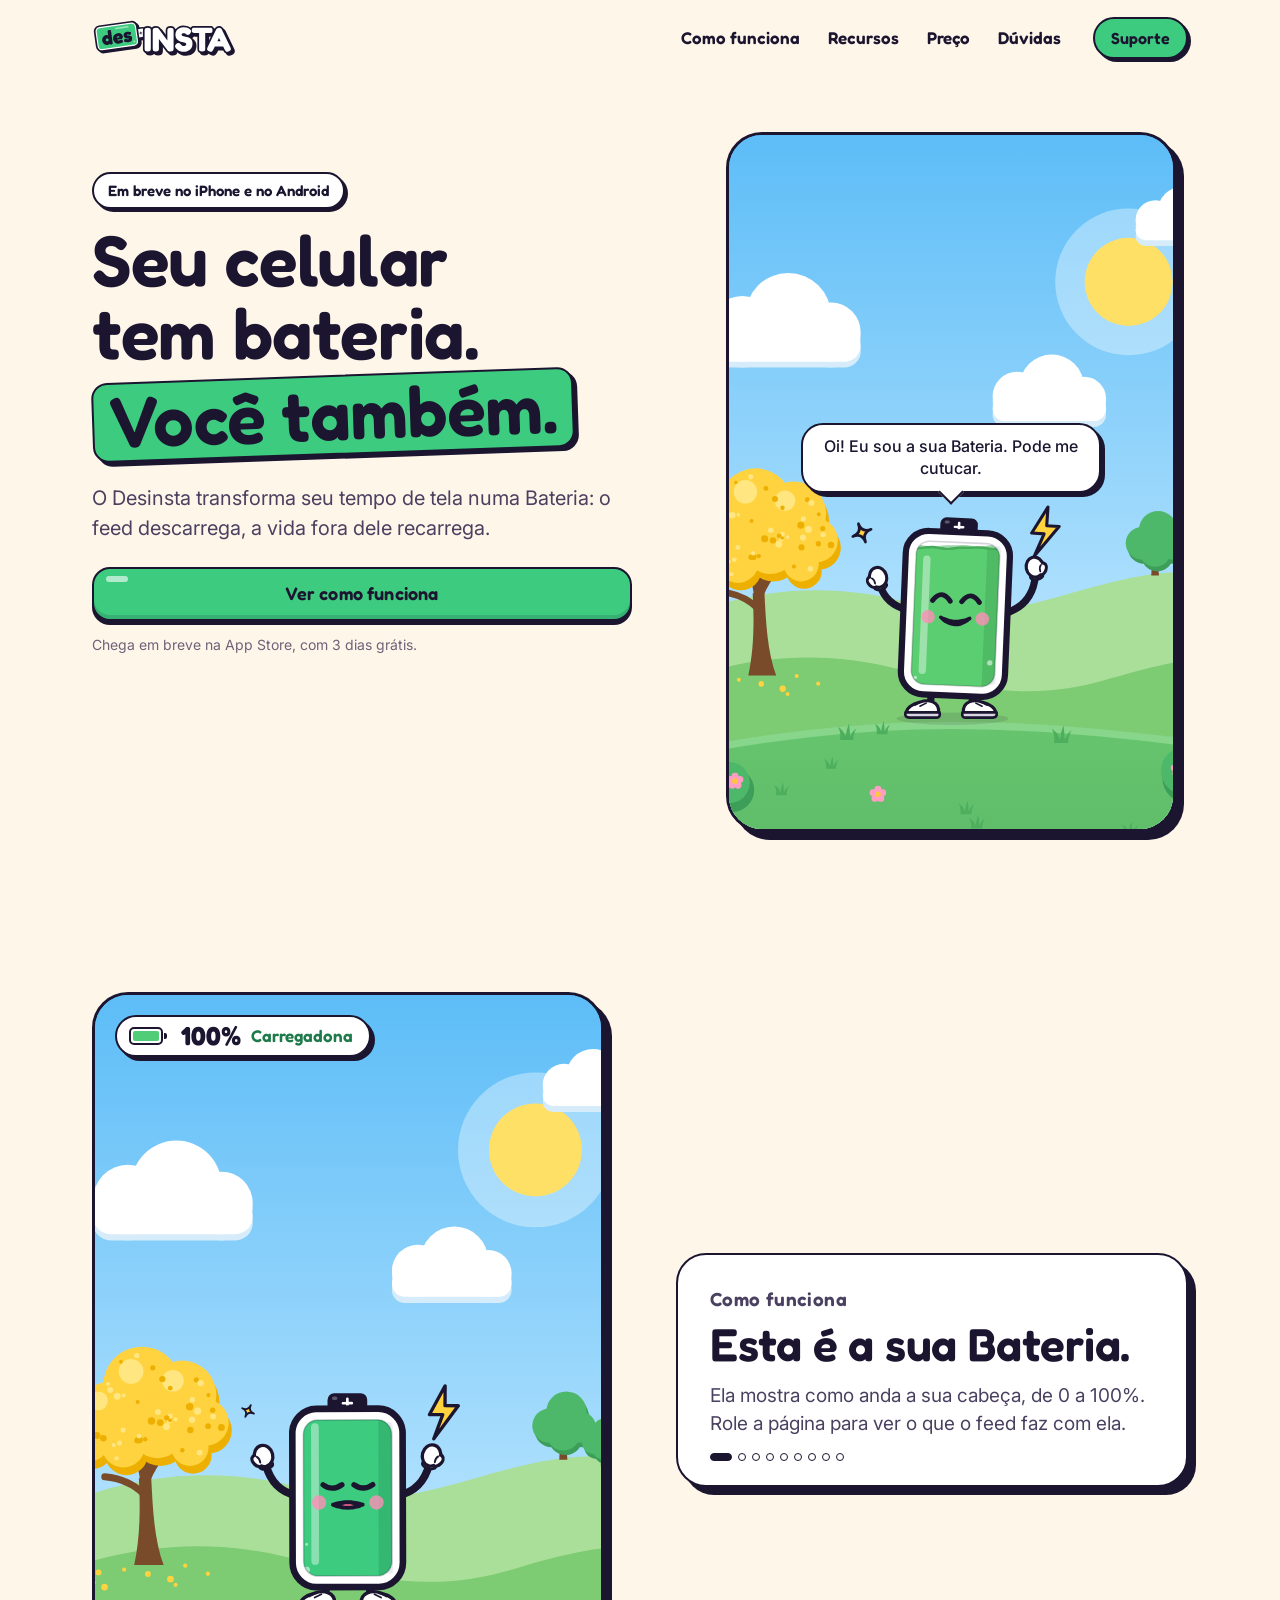
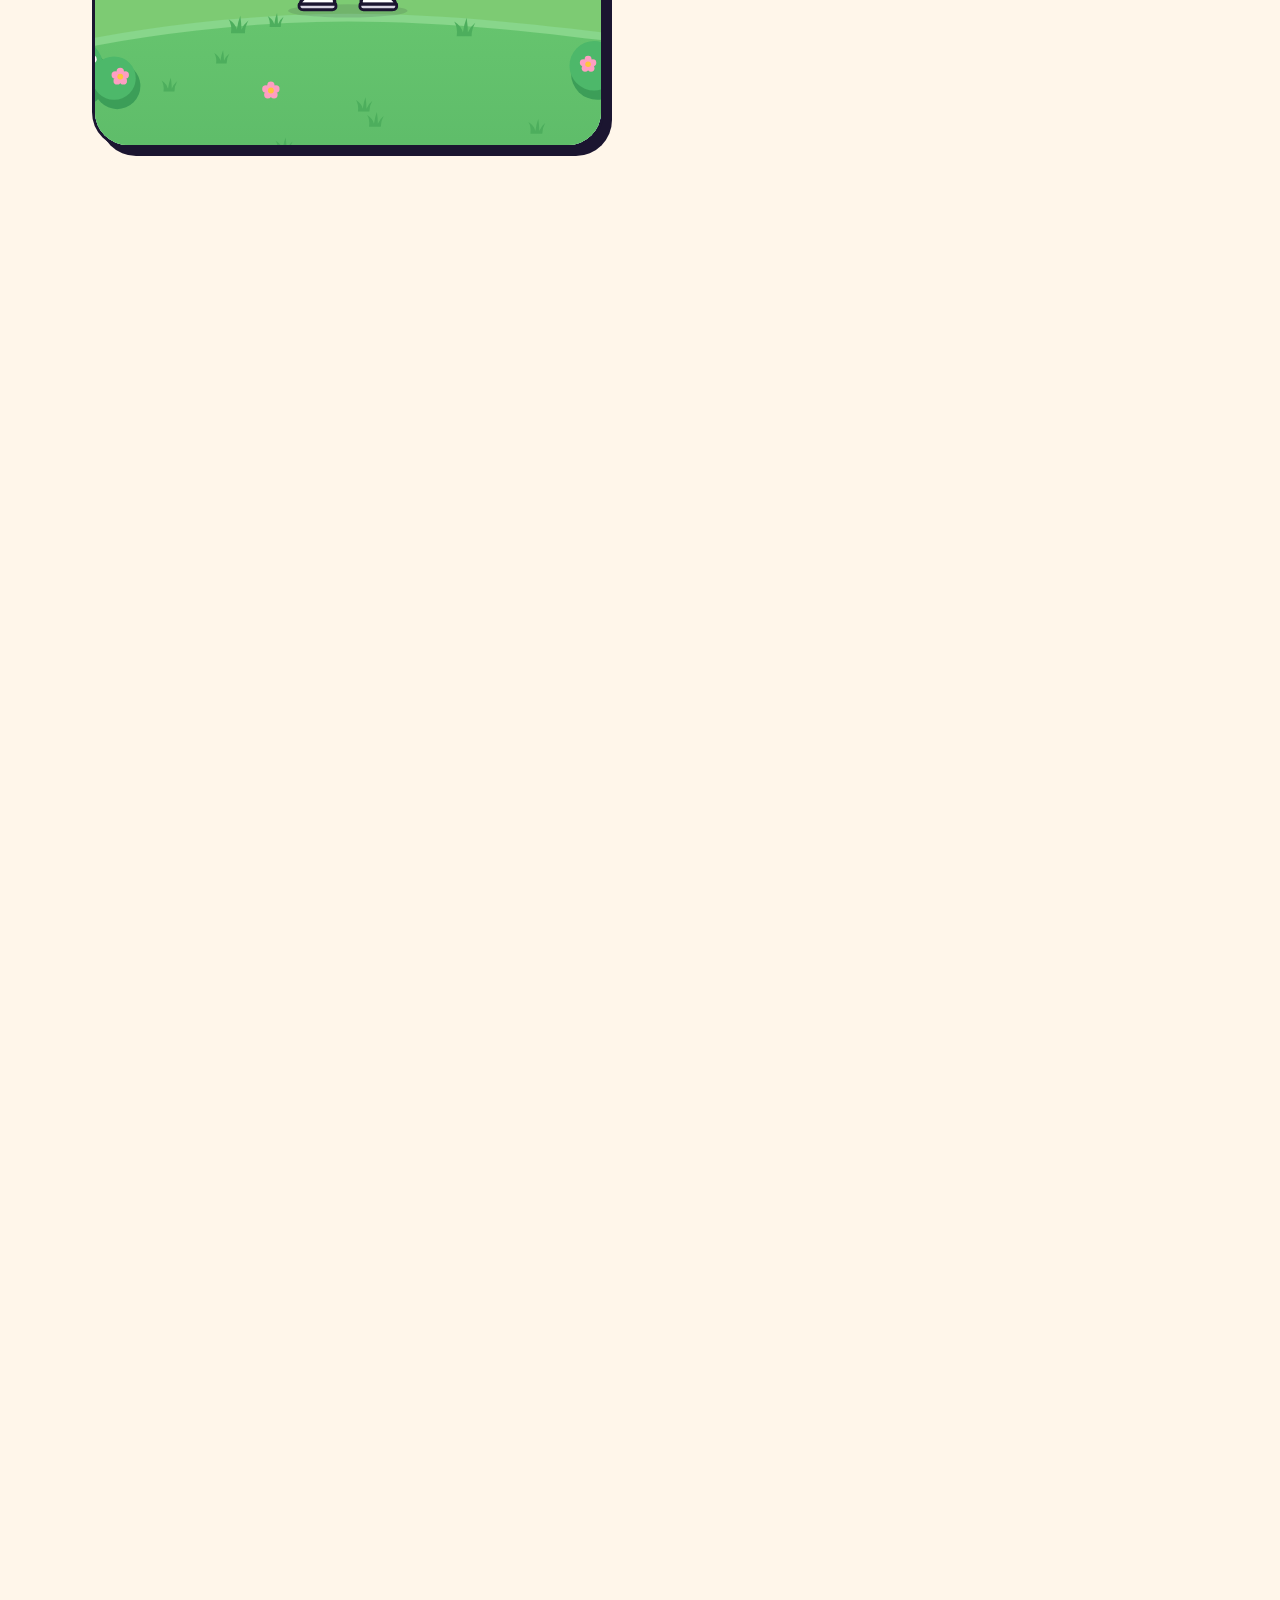
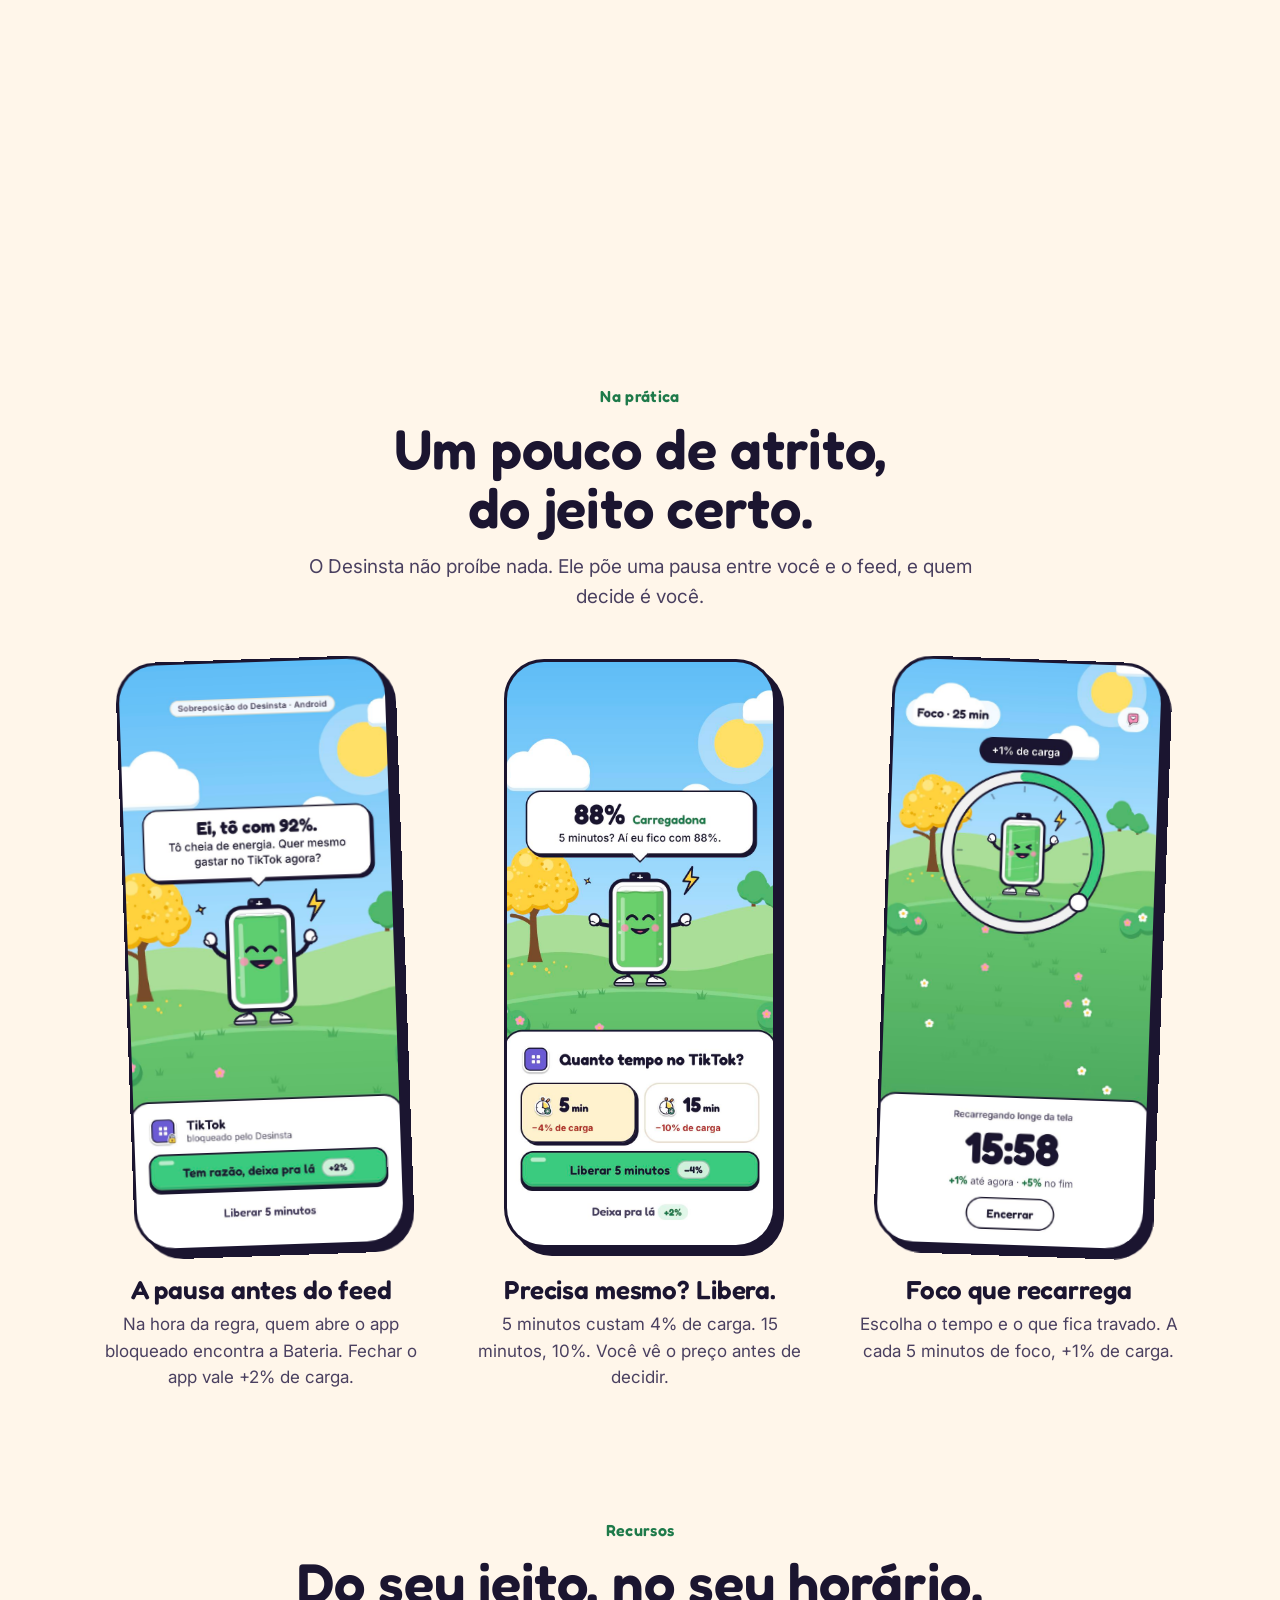
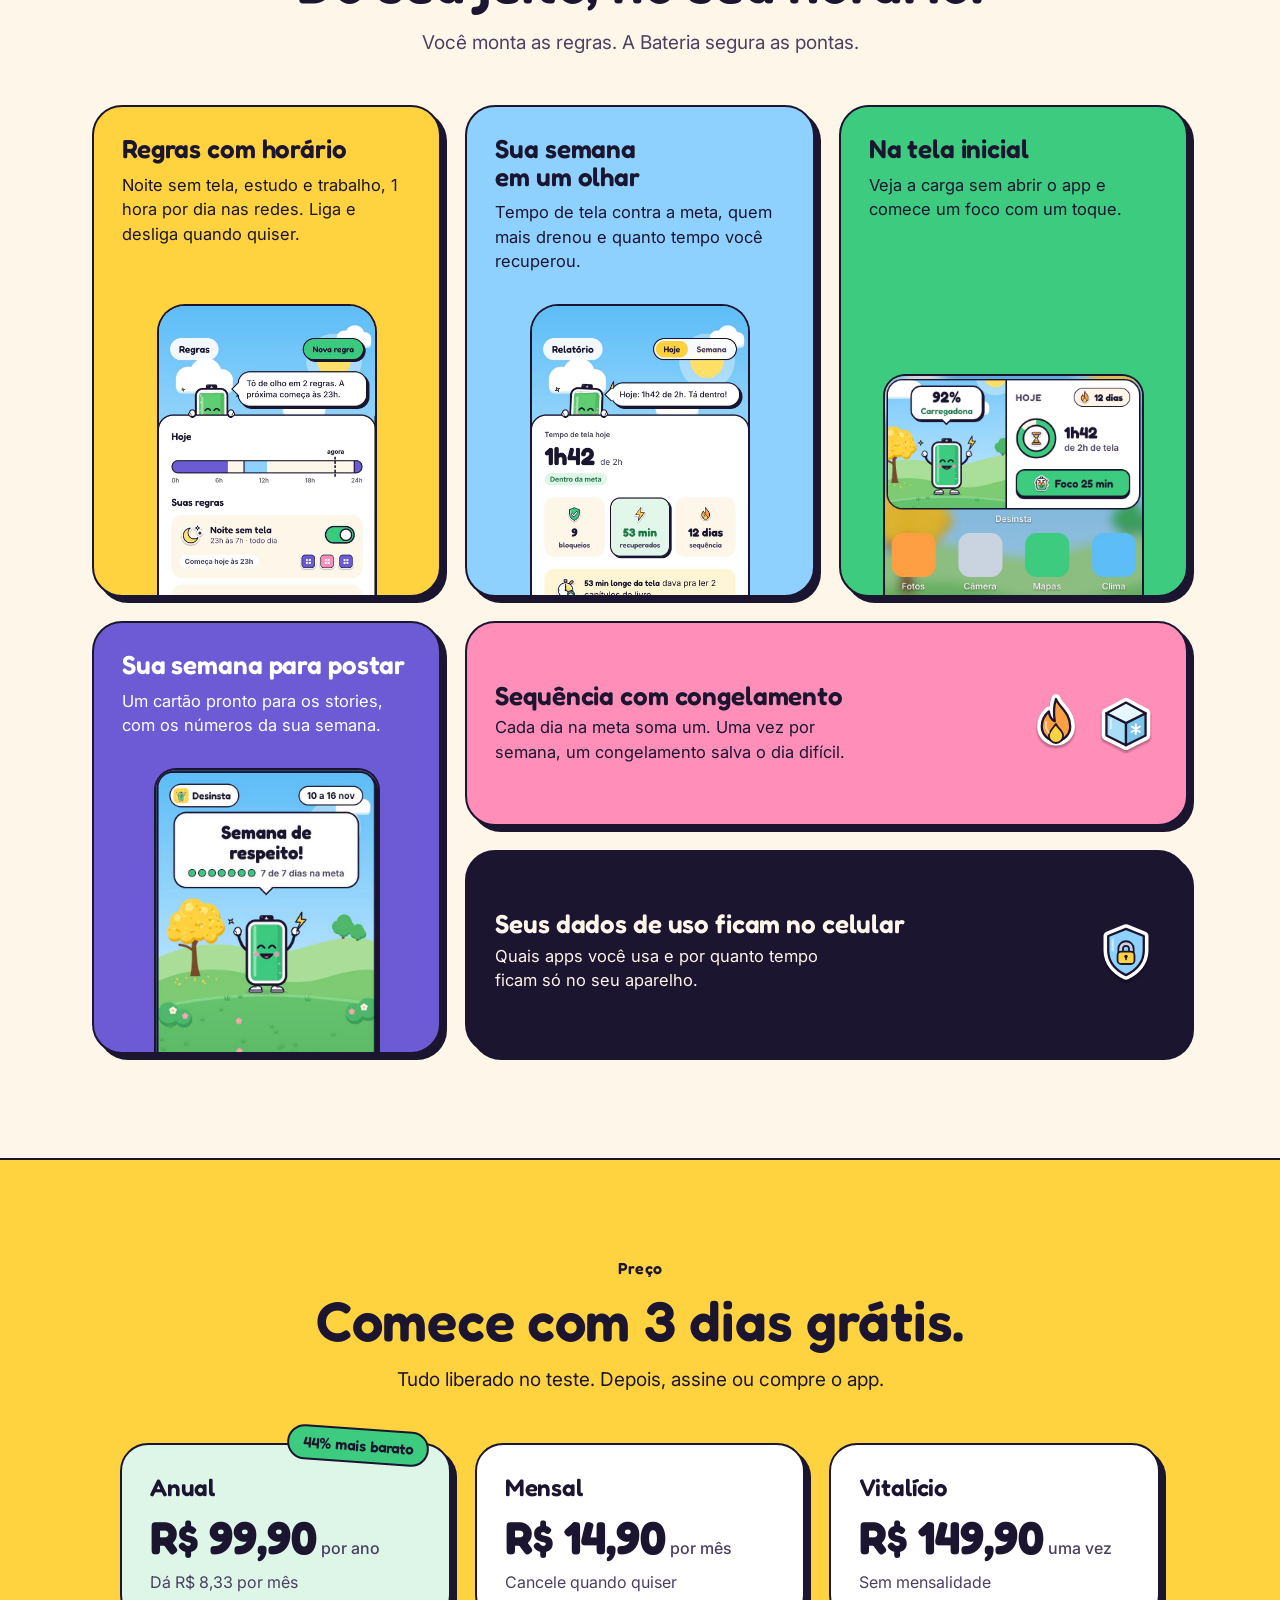
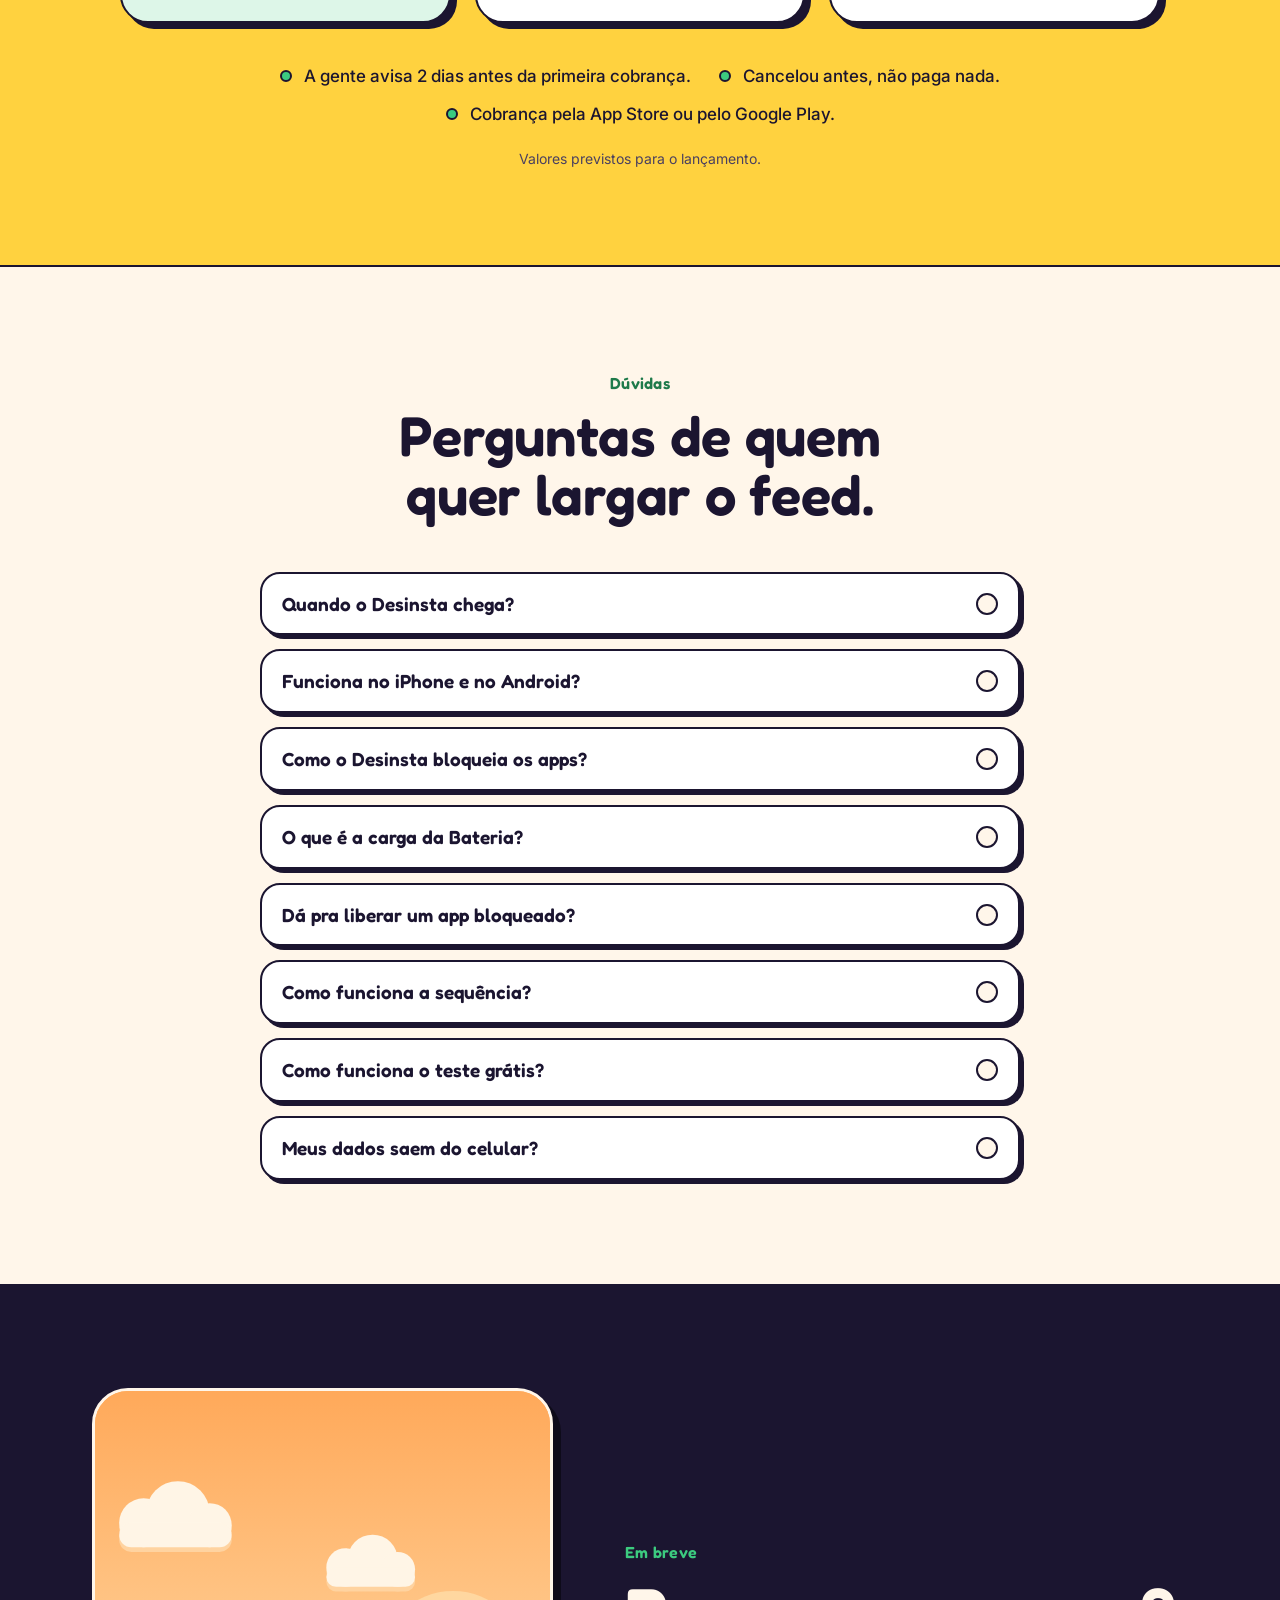
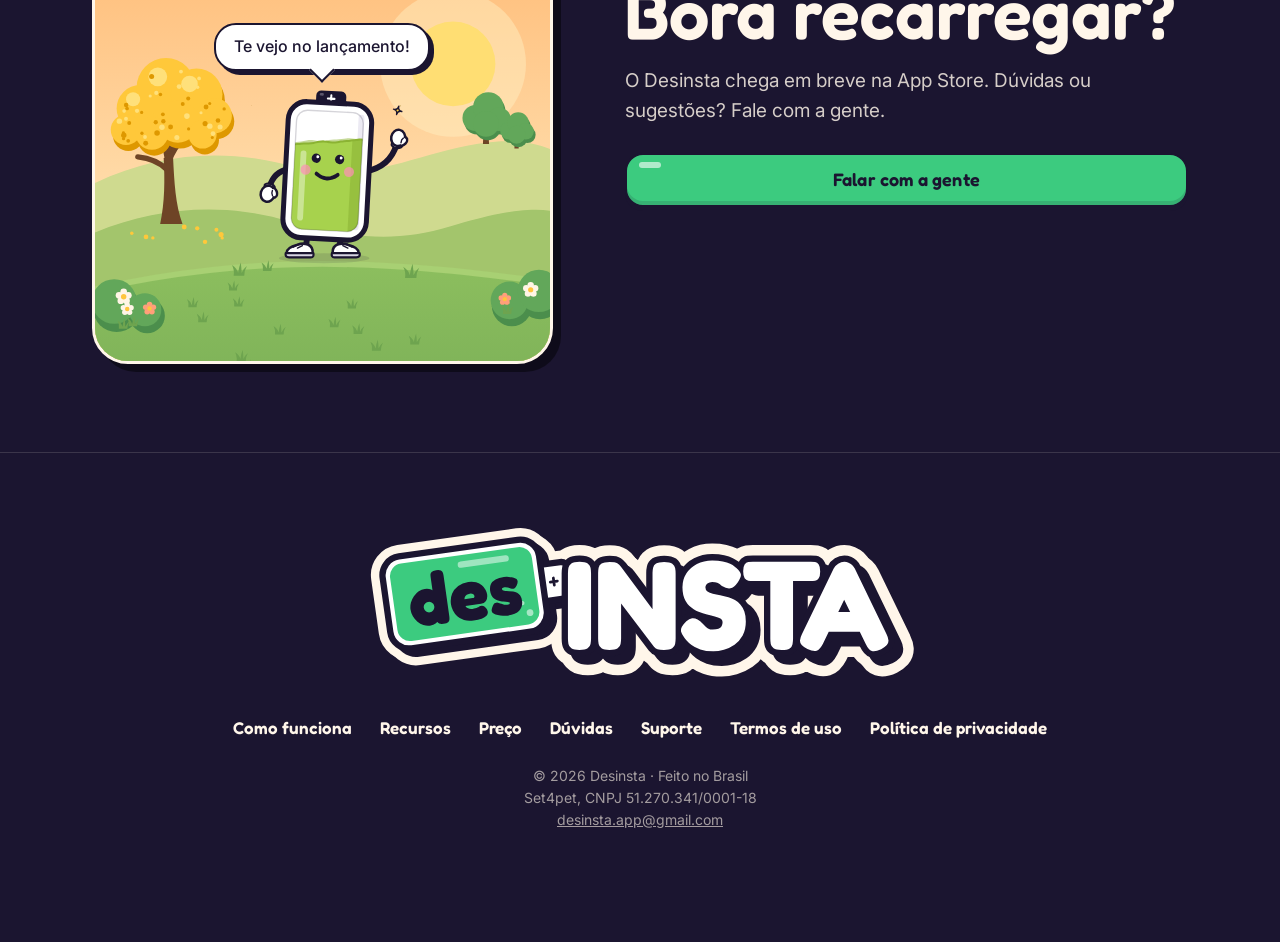
==== index.html @ 545b2bc9 "Site do desINSTA (20/11/2026) Co-Authored-By: Claude Opus 5.5 <noreply@anthropic.com>" ====
<!doctype html>
<html lang="pt-BR">
<head>
<meta charset="utf-8">
<meta name="viewport" content="width=device-width, initial-scale=1, viewport-fit=cover">
<title>Desinsta: recarregue a sua bateria mental</title>
<meta name="description" content="O Desinsta transforma seu tempo de tela numa Bateria: o feed descarrega, a vida fora dele recarrega. Em breve no iPhone e no Android.">
<meta name="theme-color" content="#FFF6EA">
<link rel="icon" href="assets/icone.svg" type="image/svg+xml">
<link rel="preconnect" href="https://fonts.googleapis.com">
<link rel="preconnect" href="https://fonts.gstatic.com" crossorigin>
<link rel="stylesheet" href="https://fonts.googleapis.com/css2?family=Fredoka:wght@500;600;700&family=Inter:wght@400;500;600;700&display=swap">
<link rel="stylesheet" href="estilo.css">
</head>
<body>
<a class="pular" href="#conteudo">Pular para o conteúdo</a>

<header class="topo">
  <div class="topo-dentro">
    <a class="marca" href="#conteudo" aria-label="Desinsta, voltar ao começo"><img src="assets/logo.svg" alt="Desinsta" width="152" height="40"></a>
    <nav class="menu" aria-label="Seções da página">
      <a href="#como-funciona">Como funciona</a>
      <a href="#recursos">Recursos</a>
      <a href="#preco">Preço</a>
      <a href="#duvidas">Dúvidas</a>
    </nav>
    <a class="botao-pilula" href="suporte.html">Suporte</a>
  </div>
</header>

<main id="conteudo">

  <!-- ===================================================== começo -->
  <section class="heroi" aria-labelledby="heroi-titulo">
    <div class="heroi-palco janela">
      <div class="cena" aria-hidden="true">
        <img src="assets/cenarios/cenario-4-dia-de-sol.svg" alt="" width="390" height="844" class="ligada">
      </div>
      <div class="bateria-lugar"></div>
      <button class="balao" type="button" aria-label="Ouvir outra fala da Bateria"><span class="balao-fala" aria-live="polite">Oi! Eu sou a sua Bateria. Pode me cutucar.</span></button>
    </div>

    <div class="heroi-texto">
      <p class="selo">Em breve no iPhone e no Android</p>
      <h1 id="heroi-titulo">Seu celular tem bateria. <span class="destaque">Você também.</span></h1>
    </div>
    <div class="heroi-espaco" aria-hidden="true"></div>
    <div class="heroi-folha">
      <p class="heroi-sub">O Desinsta transforma seu tempo de tela numa Bateria: o feed descarrega, a vida fora dele recarrega.</p>
      <div class="lista-campos">
        <a class="botao-principal" href="#como-funciona">Ver como funciona</a>
      </div>
      <p class="lista-nota">Chega em breve na App Store, com 3 dias grátis.</p>
    </div>
  </section>

  <!-- ===================================================== a história da Bateria (rolar a página descarrega) -->
  <section class="historia" id="como-funciona" aria-labelledby="historia-titulo" data-faixa="4">
    <div class="historia-fixo">
      <div class="historia-palco janela">
        <div class="cena" aria-hidden="true">
          <img src="assets/cenarios/cenario-0-apagao.svg" alt="" width="390" height="844" data-f="0" loading="lazy">
          <img src="assets/cenarios/cenario-1-noite.svg" alt="" width="390" height="844" data-f="1" loading="lazy">
          <img src="assets/cenarios/cenario-2-anoitecer.svg" alt="" width="390" height="844" data-f="2" loading="lazy">
          <img src="assets/cenarios/cenario-3-fim-de-tarde.svg" alt="" width="390" height="844" data-f="3" loading="lazy">
          <img src="assets/cenarios/cenario-4-dia-de-sol.svg" alt="" width="390" height="844" data-f="4" class="ligada">
        </div>
        <div class="bateria-lugar"></div>
        <p class="carga-chip" aria-hidden="true">
          <span class="carga-pilha"><span class="carga-pilha-cheio"></span></span>
          <span class="carga-num">100%</span>
          <span class="carga-nome">Carregadona</span>
        </p>
      </div>

      <div class="historia-folha">
        <ol class="passos">
          <li class="passo ativo" data-de="0">
            <p class="olho">Como funciona</p>
            <h2 id="historia-titulo">Esta é a sua Bateria.</h2>
            <p>Ela mostra como anda a sua cabeça, de 0 a 100%. Role a página para ver o que o feed faz com ela.</p>
          </li>
          <li class="passo" data-de="0.10">
            <h3>Só uma olhadinha…</h3>
            <p>Você abre o feed por um minuto. Um vídeo puxa o outro, e a carga começa a cair.</p>
          </li>
          <li class="passo" data-de="0.22">
            <h3>Quando vê, já foi uma hora.</h3>
            <p>O feed foi feito para não ter fim. A sua carga, não.</p>
          </li>
          <li class="passo" data-de="0.34">
            <h3>Só mais um vídeo.</h3>
            <p>Já passou da meia-noite e a carga está no fim. Parece familiar?</p>
          </li>
          <li class="passo" data-de="0.46">
            <h3>Descarregou.</h3>
            <p>Em 2023, o brasileiro passava em média 5h19 por dia na internet pelo celular.</p>
            <p class="fonte">Fonte: Statista, com dados da DataReportal.</p>
          </li>
          <li class="passo" data-de="0.56">
            <p class="olho">Com o Desinsta</p>
            <h3>Abriu o app bloqueado? Ela aparece antes.</h3>
            <p>Na hora da sua regra, a Bateria entra no lugar do feed. Desistiu de abrir? Ganha carga.</p>
            <p class="ganho">+2% a cada desistência</p>
          </li>
          <li class="passo" data-de="0.68">
            <h3>Foco que recarrega.</h3>
            <p>Escolha quanto tempo quer longe da tela. Os apps que mais te prendem ficam travados até o fim.</p>
            <p class="ganho">+1% a cada 5 min de foco</p>
          </li>
          <li class="passo" data-de="0.80">
            <h3>Dia na meta, Bateria cheia.</h3>
            <p>Fechou o dia dentro da sua meta de tempo de tela? A carga sobe e a sequência ganha mais um dia.</p>
            <p class="ganho">+10% no dia dentro da meta</p>
          </li>
          <li class="passo" data-de="0.90">
            <h3>Carregadona de novo.</h3>
            <p>Sem sermão e sem culpa: a Bateria mostra como você está, e você decide o que fazer.</p>
            <a class="link-seta" href="#recursos">Ver as telas do app</a>
          </li>
        </ol>
        <div class="passos-pontos" aria-hidden="true"></div>
      </div>
    </div>
  </section>

  <!-- ===================================================== atrito: bloqueio, liberação e foco -->
  <section class="atrito largura" id="recursos" aria-labelledby="atrito-titulo">
    <div class="cabeca">
      <p class="olho">Na prática</p>
      <h2 id="atrito-titulo">Um pouco de atrito, do jeito certo.</h2>
      <p class="cabeca-sub">O Desinsta não proíbe nada. Ele põe uma pausa entre você e o feed, e quem decide é você.</p>
    </div>
    <div class="trio">
      <figure class="tela-item">
        <div class="celular"><img src="assets/telas/bloqueio.jpg" alt="Tela de bloqueio do Desinsta: a Bateria, com 92%, pergunta se vale gastar a carga no app agora." width="390" height="844" loading="lazy"></div>
        <figcaption>
          <h3>A pausa antes do feed</h3>
          <p>Na hora da regra, quem abre o app bloqueado encontra a Bateria. Fechar o app vale +2% de carga.</p>
        </figcaption>
      </figure>
      <figure class="tela-item">
        <div class="celular"><img src="assets/telas/liberacao.jpg" alt="Tela de liberação: 5 minutos por 4% de carga ou 15 minutos por 10%." width="390" height="844" loading="lazy"></div>
        <figcaption>
          <h3>Precisa mesmo? Libera.</h3>
          <p>5 minutos custam 4% de carga. 15 minutos, 10%. Você vê o preço antes de decidir.</p>
        </figcaption>
      </figure>
      <figure class="tela-item">
        <div class="celular"><img src="assets/telas/foco.jpg" alt="Sessão de foco: a Bateria cochila recarregando, com a contagem regressiva embaixo." width="390" height="844" loading="lazy"></div>
        <figcaption>
          <h3>Foco que recarrega</h3>
          <p>Escolha o tempo e o que fica travado. A cada 5 minutos de foco, +1% de carga.</p>
        </figcaption>
      </figure>
    </div>
  </section>

  <!-- ===================================================== recursos em blocos -->
  <section class="blocos largura" aria-labelledby="blocos-titulo">
    <div class="cabeca">
      <p class="olho">Recursos</p>
      <h2 id="blocos-titulo">Do seu jeito, no seu horário.</h2>
      <p class="cabeca-sub">Você monta as regras. A Bateria segura as pontas.</p>
    </div>
    <div class="grade">
      <article class="cartao c-amarelo">
        <h3>Regras com horário</h3>
        <p>Noite sem tela, estudo e trabalho, 1 hora por dia nas redes. Liga e desliga quando quiser.</p>
        <div class="espiada"><img src="assets/telas/regras.jpg" alt="Tela de regras: a linha do dia e as regras Noite sem tela, Estudo e trabalho e 1h por dia em redes sociais." width="390" height="844" loading="lazy"></div>
      </article>
      <article class="cartao c-ceu">
        <h3>Sua semana em um olhar</h3>
        <p>Tempo de tela contra a meta, quem mais drenou e quanto tempo você recuperou.</p>
        <div class="espiada"><img src="assets/telas/relatorio.jpg" alt="Relatório de hoje: 1h42 de tela de uma meta de 2h, 9 bloqueios, 53 minutos recuperados e 12 dias de sequência." width="390" height="844" loading="lazy"></div>
      </article>
      <article class="cartao c-verde">
        <h3>Na tela inicial</h3>
        <p>Veja a carga sem abrir o app e comece um foco com um toque.</p>
        <div class="espiada espiada-widget"><img src="assets/telas/widgets.jpg" alt="Widget do Desinsta na tela inicial: a Bateria com 92%, o tempo de tela do dia e o botão Foco 25 min." width="350" height="420" loading="lazy"></div>
      </article>
      <article class="cartao c-rosa c-icones">
        <div class="icones-par" aria-hidden="true">
          <img src="assets/icones/ic_metricas_sequencia.svg" alt="" width="64" height="64">
          <img src="assets/icones/ic_jogo_congelamento.svg" alt="" width="64" height="64">
        </div>
        <div class="cartao-texto">
          <h3>Sequência com congelamento</h3>
          <p>Cada dia na meta soma um. Uma vez por semana, um congelamento salva o dia difícil.</p>
        </div>
      </article>
      <article class="cartao c-roxo">
        <h3>Sua semana para postar</h3>
        <p>Um cartão pronto para os stories, com os números da sua semana.</p>
        <div class="espiada espiada-story"><img src="assets/telas/story.jpg" alt="Cartão Minha semana: Semana de respeito, 7 de 7 dias na meta." width="300" height="533" loading="lazy"></div>
      </article>
      <article class="cartao c-tinta c-icones">
        <div class="icones-par" aria-hidden="true">
          <img src="assets/icones/ic_sistema_privacidade.svg" alt="" width="64" height="64">
        </div>
        <div class="cartao-texto">
          <h3>Seus dados de uso ficam no celular</h3>
          <p>Quais apps você usa e por quanto tempo ficam só no seu aparelho.</p>
        </div>
      </article>
    </div>
  </section>

  <!-- ===================================================== preço -->
  <section class="preco" id="preco" aria-labelledby="preco-titulo">
    <div class="largura">
      <div class="cabeca">
        <p class="olho">Preço</p>
        <h2 id="preco-titulo">Comece com 3 dias grátis.</h2>
        <p class="cabeca-sub">Tudo liberado no teste. Depois, assine ou compre o app.</p>
      </div>
      <div class="planos">
        <article class="plano plano-destaque">
          <p class="plano-selo">44% mais barato</p>
          <h3>Anual</h3>
          <p class="plano-preco">R$ 99,90<span> por ano</span></p>
          <p class="plano-mes">Dá R$ 8,33 por mês</p>
        </article>
        <article class="plano">
          <h3>Mensal</h3>
          <p class="plano-preco">R$ 14,90<span> por mês</span></p>
          <p class="plano-mes">Cancele quando quiser</p>
        </article>
        <article class="plano">
          <h3>Vitalício</h3>
          <p class="plano-preco">R$ 149,90<span> uma vez</span></p>
          <p class="plano-mes">Sem mensalidade</p>
        </article>
      </div>
      <ul class="preco-itens">
        <li>A gente avisa 2 dias antes da primeira cobrança.</li>
        <li>Cancelou antes, não paga nada.</li>
        <li>Cobrança pela App Store ou pelo Google Play.</li>
      </ul>
      <p class="preco-nota">Valores previstos para o lançamento.</p>
    </div>
  </section>

  <!-- ===================================================== dúvidas -->
  <section class="duvidas largura" id="duvidas" aria-labelledby="duvidas-titulo">
    <div class="cabeca">
      <p class="olho">Dúvidas</p>
      <h2 id="duvidas-titulo">Perguntas de quem quer largar o feed.</h2>
    </div>
    <div class="perguntas">
      <details>
        <summary>Quando o Desinsta chega?</summary>
        <p>O iPhone vem primeiro: o app está a caminho da App Store. O Android chega logo depois.</p>
      </details>
      <details>
        <summary>Funciona no iPhone e no Android?</summary>
        <p>Sim. No iPhone, a partir do iOS 17. No Android, a partir do Android 10.</p>
      </details>
      <details>
        <summary>Como o Desinsta bloqueia os apps?</summary>
        <p>Você escolhe os apps e as regras. Na hora da regra, quem abre o app vê a Bateria primeiro. No iPhone, quem bloqueia é o próprio sistema, pelo Tempo de Uso. No Android, o Desinsta aparece por cima do app.</p>
      </details>
      <details>
        <summary>O que é a carga da Bateria?</summary>
        <p>É a sua bateria mental, de 0 a 100%. Tempo longe da tela recarrega, rolar o feed descarrega, e o foco recarrega mais rápido.</p>
      </details>
      <details>
        <summary>Dá pra liberar um app bloqueado?</summary>
        <p>Dá. Na tela de bloqueio, escolha 5 ou 15 minutos. Custa um pouco de carga, e você vê quanto antes de liberar.</p>
      </details>
      <details>
        <summary>Como funciona a sequência?</summary>
        <p>Cada dia dentro da meta de tempo de tela soma um dia. Se um dia passar da meta, um congelamento por semana salva a sequência sozinho.</p>
      </details>
      <details>
        <summary>Como funciona o teste grátis?</summary>
        <p>São 3 dias com tudo liberado. A gente avisa 2 dias antes da cobrança. Cancelou antes, não paga nada.</p>
      </details>
      <details>
        <summary>Meus dados saem do celular?</summary>
        <p>Os de uso, não: quais apps você usa e por quanto tempo ficam só no aparelho. Saem só os dados técnicos dos erros, algumas etapas (como o começo do teste grátis) e a assinatura, sem o seu nome. Está tudo na <a href="privacidade.html">política de privacidade</a>.</p>
      </details>
    </div>
  </section>

  <!-- ===================================================== fim: em breve na App Store -->
  <section class="final" id="lista" aria-labelledby="final-titulo">
    <div class="final-dentro largura">
      <div class="final-palco janela">
        <div class="cena" aria-hidden="true">
          <img src="assets/cenarios/cenario-3-fim-de-tarde.svg" alt="" width="390" height="844" class="ligada" loading="lazy">
        </div>
        <div class="bateria-lugar"></div>
        <button class="balao" type="button" aria-label="Ouvir outra fala da Bateria"><span class="balao-fala" aria-live="polite">Te vejo no lançamento!</span></button>
      </div>
      <div class="final-texto">
        <p class="olho">Em breve</p>
        <h2 id="final-titulo">Bora recarregar?</h2>
        <p class="cabeca-sub">O Desinsta chega em breve na App Store. Dúvidas ou sugestões? Fale com a gente.</p>
        <div class="lista-campos">
          <a class="botao-principal" href="suporte.html">Falar com a gente</a>
        </div>
      </div>
    </div>
  </section>
</main>

<footer class="rodape">
  <div class="largura">
    <img class="rodape-logo" src="assets/logo-escuro.svg" alt="Desinsta" width="532" height="158" loading="lazy">
    <nav class="rodape-links" aria-label="Atalhos">
      <a href="#como-funciona">Como funciona</a>
      <a href="#recursos">Recursos</a>
      <a href="#preco">Preço</a>
      <a href="#duvidas">Dúvidas</a>
      <a href="suporte.html">Suporte</a>
      <a href="termos.html">Termos de uso</a>
      <a href="privacidade.html">Política de privacidade</a>
    </nav>
    <p class="rodape-fim">© 2026 Desinsta · Feito no Brasil<br>Set4pet, CNPJ 51.270.341/0001-18<br><a href="mailto:desinsta.app@gmail.com">desinsta.app@gmail.com</a></p>
  </div>
</footer>


<script src="assets/bateria-core.js"></script>
<script src="js/bateria-site.js"></script>
<script src="js/site.js"></script>
</body>
</html>
---- estilo.css ----
/* Desinsta · site (landing page). Cores e medidas do app (prototipo/css/tokens.css), visual de adesivo:
   contorno tinta, sombra dura, Fredoka nos títulos e botões, Inter no texto. Um visual só (claro), de propósito. */
:root {
  color-scheme: light;
  --tinta: #1B1530;
  --branco: #FFFFFF;
  --creme: #FFF6EA;
  --borda-clara: #EADFCF;
  --verde: #3CCB7F;
  --verde-claro: #DDF6E8;
  --verde-texto: #1E7A4A;
  --amarelo: #FFD23F;
  --laranja: #FF9F43;
  --rosa: #FF8FB8;
  --ceu: #8ED1FF;
  --roxo: #6C5BD4;
  --texto-2: #4A4060;
  --texto-apagado: #6B6378;
  --estado-0: #B3261E;
  --estado-1: #B4531A;
  --estado-2: #8A6500;
  --estado-3: #4E7A16;
  --estado-4: #1E7A4A;
  --f-titulo: 'Fredoka', ui-rounded, 'SF Pro Rounded', system-ui, sans-serif;
  --f-texto: 'Inter', system-ui, -apple-system, 'Segoe UI', Roboto, sans-serif;
  --mola: cubic-bezier(.34, 1.56, .64, 1);
  --calha: 16px;
  --calha-e: max(var(--calha), env(safe-area-inset-left, 0px));
  --calha-d: max(var(--calha), env(safe-area-inset-right, 0px));
}
@media (min-width: 640px) { :root { --calha: 24px; } }
@media (min-width: 1024px) { :root { --calha: 32px; } }

*, *::before, *::after { box-sizing: border-box; }
html { scroll-behavior: smooth; -webkit-text-size-adjust: 100%; }
body {
  margin: 0; background: var(--creme); color: var(--tinta);
  font-family: var(--f-texto); font-size: 17px; line-height: 1.55;
  -webkit-font-smoothing: antialiased;
}
img { max-width: 100%; }
h1, h2, h3 { font-family: var(--f-titulo); font-weight: 600; line-height: 1.05; margin: 0; text-wrap: balance; letter-spacing: -.005em; }
p { margin: 0; }
a { color: inherit; }
::selection { background: var(--verde); color: var(--tinta); }
:focus-visible { outline: 3px solid var(--roxo); outline-offset: 3px; border-radius: 8px; }

.so-leitor { position: absolute; width: 1px; height: 1px; padding: 0; margin: -1px; overflow: hidden; clip: rect(0 0 0 0); white-space: nowrap; border: 0; }
.pular {
  position: absolute; z-index: 100; left: 16px; top: -60px; padding: 10px 16px;
  background: var(--branco); border: 2px solid var(--tinta); border-radius: 12px; font-weight: 600;
}
.pular:focus { top: calc(env(safe-area-inset-top, 0px) + 12px); }

.largura { max-width: 1160px; margin-inline: auto; padding-left: var(--calha-e); padding-right: var(--calha-d); }

.olho { font-family: var(--f-titulo); font-weight: 600; font-size: 16px; letter-spacing: .02em; color: var(--verde-texto); margin-bottom: 10px; }
.cabeca { text-align: center; max-width: 720px; margin: 0 auto 48px; }
.cabeca h2 { font-size: clamp(34px, 5vw, 56px); }
.cabeca-sub { margin-top: 16px; font-size: clamp(17px, 1.6vw, 19px); color: var(--texto-2); max-width: 56ch; margin-inline: auto; }

/* ------------------------------------------------------------- botões */
.botao-principal {
  position: relative; display: inline-flex; align-items: center; justify-content: center;
  height: 54px; padding: 0 22px; margin-bottom: 4px;
  border: 2.5px solid var(--tinta); border-radius: 18px;
  background: var(--verde); color: var(--tinta); text-decoration: none; white-space: nowrap;
  box-shadow: inset 0 -4px 0 rgba(27, 21, 48, .14), 0 4px 0 var(--tinta);
  font-family: var(--f-titulo); font-weight: 600; font-size: 18px; letter-spacing: .01em; cursor: pointer;
  transition: transform .1s ease, box-shadow .1s ease;
}
.botao-principal::before {
  content: ''; position: absolute; left: 12px; top: 7px; width: 22px; height: 6px; border-radius: 3px;
  background: rgba(255, 255, 255, .6); pointer-events: none;
}
.botao-principal:active { transform: translateY(4px); box-shadow: inset 0 -2px 0 rgba(27, 21, 48, .14), 0 0 0 var(--tinta); }
.botao-pilula {
  display: inline-flex; align-items: center; height: 42px; padding: 0 16px; white-space: nowrap; text-decoration: none;
  background: var(--verde); color: var(--tinta); border: 2px solid var(--tinta); border-radius: 999px; box-shadow: 3px 3px 0 var(--tinta);
  font-family: var(--f-titulo); font-weight: 600; font-size: 16px;
  transition: transform .1s ease, box-shadow .1s ease;
}
.botao-pilula:active { transform: translate(3px, 3px); box-shadow: 0 0 0 var(--tinta); }

/* ------------------------------------------------------------- topo */
.topo { position: absolute; z-index: 20; top: 0; left: 0; right: 0; padding-top: env(safe-area-inset-top, 0px); }
.topo-dentro {
  max-width: 1160px; margin: 0 auto; height: 76px; display: flex; align-items: center; gap: 24px;
  padding-left: var(--calha-e); padding-right: var(--calha-d);
}
.marca { display: block; line-height: 0; border-radius: 10px; }
.marca img { height: 38px; width: auto; }
.menu { display: none; margin-left: auto; gap: 28px; }
.menu a { font-family: var(--f-titulo); font-weight: 600; font-size: 17px; text-decoration: none; }
.menu a:hover { text-decoration: underline; text-underline-offset: 5px; text-decoration-thickness: 2px; }
.topo .botao-pilula { margin-left: auto; }
@media (min-width: 1024px) {
  .menu { display: flex; }
  .topo .botao-pilula { margin-left: 8px; }
}

/* ------------------------------------------------------------- janela: cenário + Bateria (o JS posiciona) */
.janela { position: relative; overflow: hidden; isolation: isolate; }
.cena { position: absolute; left: 0; top: 0; width: 390px; height: 844px; transform-origin: 0 0; pointer-events: none; }
.cena img { position: absolute; left: 0; top: 0; width: 390px; height: 844px; max-width: none; opacity: 0; transition: opacity .6s ease; }
.cena img.ligada { opacity: 1; }
.bateria-lugar { position: absolute; z-index: 2; width: 200px; left: 0; top: 0; }
.bateria-animada { display: block; width: 100%; height: auto; overflow: visible; touch-action: manipulation; cursor: pointer; -webkit-tap-highlight-color: transparent; }

/* balão da Bateria (o mesmo do app); o JS põe a altura acima da cabeça */
.balao {
  position: absolute; z-index: 3; left: 50%; bottom: 60%; transform: translateX(-50%);
  width: max-content; max-width: min(300px, calc(100% - 32px));
  background: var(--branco); color: var(--tinta); border: 2px solid var(--tinta); border-radius: 22px; box-shadow: 4px 4px 0 var(--tinta);
  padding: 10px 18px 12px; text-align: center; cursor: pointer; font: inherit;
}
.balao::after {
  content: ''; position: absolute; left: 50%; bottom: -10px; width: 18px; height: 18px; margin-left: -9px;
  background: var(--branco); border-right: 2px solid var(--tinta); border-bottom: 2px solid var(--tinta);
  transform: rotate(45deg);
}
.balao-fala { display: block; font-size: 16px; line-height: 22px; font-weight: 500; }
.balao.pula { animation: balao-pula .45s var(--mola); }
@keyframes balao-pula { from { transform: translateX(-50%) scale(.92); } }

/* ------------------------------------------------------------- começo (herói) */
.heroi {
  position: relative; display: flex; flex-direction: column;
  min-height: 100vh; min-height: 100svh; padding-top: calc(env(safe-area-inset-top, 0px) + 80px); padding-bottom: 16px;
}
.heroi-palco { position: absolute; inset: 0; z-index: 0; background: #5DBDF7; }
.heroi-texto { position: relative; z-index: 2; text-align: center; padding-left: var(--calha-e); padding-right: var(--calha-d); }
.selo {
  display: inline-block; padding: 5px 14px; margin-bottom: 14px;
  background: var(--branco); border: 2px solid var(--tinta); border-radius: 999px; box-shadow: 3px 3px 0 var(--tinta);
  font-family: var(--f-titulo); font-weight: 600; font-size: 15px;
}
.heroi h1 { font-size: clamp(36px, 10.4vw, 46px); line-height: 1.04; }
.destaque {
  display: inline-block; margin-top: 6px; padding: 0 .2em .04em;
  background: var(--verde); border: 2.5px solid var(--tinta); border-radius: 16px; box-shadow: 4px 4px 0 var(--tinta);
  transform: rotate(-2deg);
}
.heroi-espaco { flex: 1 0 306px; }
.heroi-folha {
  position: relative; z-index: 2; margin-left: var(--calha-e); margin-right: var(--calha-d);
  background: var(--branco); border: 2.5px solid var(--tinta); border-radius: 26px; box-shadow: 0 5px 0 var(--tinta);
  padding: 18px 18px 14px;
}
.heroi-sub { font-size: 17px; line-height: 1.5; color: var(--texto-2); margin-bottom: 14px; }

@media (min-width: 640px) and (max-width: 1023px) {
  .heroi { min-height: 0; padding-bottom: 72px; align-items: center; }
  .heroi-palco { position: relative; inset: auto; order: 2; border: 3px solid var(--tinta); border-radius: 36px; box-shadow: 8px 8px 0 var(--tinta); width: min(calc(100% - 48px), 460px); height: 500px; margin: 36px auto 40px; }
  .heroi-texto { order: 1; max-width: 640px; }
  .heroi-espaco { display: none; }
  .heroi-folha { order: 3; width: min(calc(100% - 48px), 600px); margin: 0 auto; }
}
@media (min-width: 1024px) {
  .heroi {
    display: grid; grid-template-columns: minmax(0, 1.08fr) minmax(0, .92fr); grid-template-areas: "texto palco" "folha palco";
    grid-template-rows: auto 1fr; column-gap: 64px; align-items: start;
    max-width: 1160px; min-height: 0; margin: 0 auto; padding: 132px var(--calha-d) 88px var(--calha-e);
  }
  .heroi-palco { grid-area: palco; position: relative; inset: auto; border: 3px solid var(--tinta); border-radius: 36px; box-shadow: 8px 8px 0 var(--tinta); width: min(100%, 450px); height: clamp(540px, 78vh, 700px); align-self: center; justify-self: center; }
  .heroi-texto { grid-area: texto; text-align: left; padding: 40px 0 0; align-self: end; }
  .heroi h1 { font-size: clamp(56px, 5.6vw, 78px); line-height: 1.02; }
  .heroi-espaco { display: none; }
  .heroi-folha { grid-area: folha; margin: 28px 0 0; padding: 0; background: none; border: 0; box-shadow: none; border-radius: 0; max-width: 540px; }
  .heroi-sub { font-size: 20px; margin-bottom: 24px; }
}

/* ------------------------------------------------------------- lista de espera (formulário) */
.lista-campos { display: flex; flex-wrap: wrap; gap: 10px; }
.lista-campos input {
  flex: 1 1 220px; min-width: 0; height: 54px; padding: 0 16px;
  border: 2.5px solid var(--tinta); border-radius: 16px; background: var(--branco); color: var(--tinta);
  font: 500 17px/1 var(--f-texto); box-shadow: inset 0 3px 0 rgba(27, 21, 48, .07);
}
.lista-campos input::placeholder { color: var(--texto-apagado); }
.lista-campos input[aria-invalid="true"] { border-color: var(--estado-0); }
.lista-campos .botao-principal { flex: 1 0 auto; }
.lista-nota { margin-top: 10px; font-size: 14px; line-height: 1.45; color: var(--texto-apagado); }
.lista-retorno {
  margin-top: 12px; padding: 10px 14px; border: 2px solid var(--tinta); border-radius: 14px;
  background: #FFF1B8; color: var(--tinta); font-size: 15px; line-height: 1.45; font-weight: 500;
}
.lista-retorno.erro { background: #FDE3E1; }
@media (max-width: 420px) { .lista-campos .botao-principal, .lista-campos input { flex-basis: 100%; } }

/* ------------------------------------------------------------- a história da Bateria */
.historia { --h-fundo: var(--creme); position: relative; height: 640vh; background: var(--h-fundo); transition: background-color .6s ease; }
.historia[data-faixa="3"] { --h-fundo: #FFEBD3; }
.historia[data-faixa="2"] { --h-fundo: #ECE4FA; }
.historia[data-faixa="1"] { --h-fundo: #121A42; }
.historia[data-faixa="0"] { --h-fundo: #1F2229; }
.historia-fixo { position: sticky; top: 0; height: 100vh; height: 100svh; overflow: hidden; }
.historia-palco { position: absolute; inset: 0; background: #5DBDF7; }
.carga-chip {
  position: absolute; z-index: 4; top: calc(env(safe-area-inset-top, 0px) + 16px); left: 50%; transform: translateX(-50%);
  display: flex; align-items: center; gap: 10px; padding: 6px 16px 6px 12px; white-space: nowrap;
  background: var(--branco); border: 2.5px solid var(--tinta); border-radius: 999px; box-shadow: 4px 4px 0 var(--tinta);
  font-family: var(--f-titulo);
}
.carga-num { font-weight: 700; font-size: 26px; line-height: 1; font-variant-numeric: tabular-nums; min-width: 2.6em; text-align: right; }
.carga-nome { font-weight: 600; font-size: 17px; color: var(--estado-4); }
.carga-pilha { position: relative; width: 34px; height: 18px; border: 2px solid var(--tinta); border-radius: 5px; padding: 2px; }
.carga-pilha::after { content: ''; position: absolute; right: -6px; top: 4px; width: 3px; height: 6px; border-radius: 0 2px 2px 0; background: var(--tinta); }
.carga-pilha-cheio { display: block; height: 100%; width: 100%; border-radius: 2px; background: #51CD77; transition: background-color .4s ease; }
.historia[data-faixa="3"] .carga-nome { color: var(--estado-3); }
.historia[data-faixa="2"] .carga-nome { color: var(--estado-2); }
.historia[data-faixa="1"] .carga-nome { color: var(--estado-1); }
.historia[data-faixa="0"] .carga-nome { color: var(--estado-0); }
.historia[data-faixa="3"] .carga-pilha-cheio { background: #A7D24D; }
.historia[data-faixa="2"] .carga-pilha-cheio { background: #FFC53D; }
.historia[data-faixa="1"] .carga-pilha-cheio { background: #FFA742; }
.historia[data-faixa="0"] .carga-pilha-cheio { background: #F66E4D; }

.historia-folha {
  position: absolute; z-index: 5; left: var(--calha-e); right: var(--calha-d); bottom: calc(env(safe-area-inset-bottom, 0px) + 16px);
  max-width: 560px; margin-inline: auto;
  background: var(--branco); border: 2.5px solid var(--tinta); border-radius: 26px; box-shadow: 0 5px 0 var(--tinta);
  padding: 18px 20px 14px;
}
.passos { list-style: none; margin: 0; padding: 0; display: grid; }
.passo { grid-area: 1 / 1; opacity: 0; visibility: hidden; transform: translateY(10px); transition: opacity .35s ease, transform .35s ease, visibility 0s .35s; }
.passo.ativo { opacity: 1; visibility: visible; transform: none; transition: opacity .35s ease, transform .35s ease, visibility 0s; }
.passo h2 { font-size: clamp(28px, 7.6vw, 34px); margin-bottom: 8px; }
.passo h3 { font-size: clamp(24px, 6.6vw, 30px); margin-bottom: 8px; }
.passo p { font-size: 16.5px; line-height: 1.5; color: var(--texto-2); }
.passo .olho { margin-bottom: 6px; }
.passo .fonte { margin-top: 8px; font-size: 13px; color: var(--texto-apagado); }
.ganho {
  display: inline-block; margin-top: 12px; padding: 4px 12px;
  background: var(--verde-claro); border: 2px solid var(--tinta); border-radius: 999px; transform: rotate(-1.5deg);
  font-family: var(--f-titulo); font-weight: 600; font-size: 16px; color: var(--verde-texto) !important;
}
.link-seta { display: inline-block; margin-top: 12px; font-family: var(--f-titulo); font-weight: 600; font-size: 17px; text-underline-offset: 5px; text-decoration-thickness: 2px; }
.historia.medido .passos { display: block; position: relative; transition: height .35s ease; }
.historia.medido .passo { position: absolute; left: 0; right: 0; top: 0; }
.passos-pontos { display: flex; gap: 6px; margin-top: 14px; }
.passos-pontos span { width: 8px; height: 8px; border-radius: 50%; border: 1.5px solid var(--tinta); transition: background-color .3s ease, width .3s ease; }
.passos-pontos span.feito { background: rgba(27, 21, 48, .35); }
.passos-pontos span.agora { background: var(--tinta); width: 22px; border-radius: 99px; }

@media (min-width: 1024px) {
  .historia-fixo {
    display: grid; grid-template-columns: minmax(0, 1fr) minmax(0, 1fr); align-items: center; column-gap: 72px;
    max-width: 1160px; margin: 0 auto; padding-left: var(--calha-e); padding-right: var(--calha-d); overflow: visible;
  }
  .historia-palco { position: relative; inset: auto; height: min(84vh, 760px); border: 3px solid var(--tinta); border-radius: 36px; box-shadow: 8px 8px 0 var(--tinta); }
  .historia[data-faixa="1"] .historia-palco, .historia[data-faixa="0"] .historia-palco { border-color: var(--creme); box-shadow: 8px 8px 0 rgba(0, 0, 0, .45); }
  .carga-chip { left: 20px; top: 20px; transform: none; }
  .historia-folha { position: relative; left: auto; right: auto; bottom: auto; max-width: 520px; margin: 0; padding: 30px 32px 24px; border-radius: 30px; box-shadow: 8px 8px 0 var(--tinta); }
  .historia[data-faixa="1"] .historia-folha, .historia[data-faixa="0"] .historia-folha { box-shadow: 8px 8px 0 rgba(0, 0, 0, .45); }
  .passo h2 { font-size: 46px; margin-bottom: 14px; }
  .passo h3 { font-size: 38px; margin-bottom: 12px; }
  .passo p { font-size: 19px; }
}

/* ------------------------------------------------------------- atrito: três telas */
.atrito { padding-top: 104px; padding-bottom: 56px; }
.trio { display: grid; grid-template-columns: repeat(3, minmax(0, 1fr)); gap: 40px; }
.tela-item { margin: 0; display: flex; flex-direction: column; align-items: center; gap: 28px; text-align: center; }
.celular {
  width: min(100%, 272px); aspect-ratio: 390 / 844; overflow: hidden;
  border: 3px solid var(--tinta); border-radius: 40px; box-shadow: 8px 8px 0 var(--tinta); background: var(--tinta);
}
.celular img { display: block; width: 100%; height: 100%; object-fit: cover; }
.tela-item:nth-child(1) .celular { transform: rotate(-2deg); }
.tela-item:nth-child(3) .celular { transform: rotate(2deg); }
.tela-item h3 { font-size: 26px; margin-bottom: 8px; }
.tela-item p { color: var(--texto-2); max-width: 34ch; margin-inline: auto; }
@media (max-width: 759px) {
  .trio { grid-template-columns: minmax(0, 1fr); gap: 40px; }
  .tela-item { flex-direction: row; align-items: center; text-align: left; gap: 20px; }
  .tela-item:nth-child(2) { flex-direction: row-reverse; }
  .celular { width: 42%; flex: none; border-radius: 24px; box-shadow: 5px 5px 0 var(--tinta); }
  .tela-item figcaption { min-width: 0; }
  .tela-item h3 { font-size: 22px; }
  .tela-item p { font-size: 15.5px; }
}

/* ------------------------------------------------------------- recursos em blocos */
.blocos { padding-top: 72px; padding-bottom: 104px; }
.grade {
  display: grid; gap: 24px; grid-template-columns: repeat(3, minmax(0, 1fr));
  grid-template-areas: "regras relatorio widgets" "story seq seq" "story priv priv";
}
.grade > :nth-child(1) { grid-area: regras; }
.grade > :nth-child(2) { grid-area: relatorio; }
.grade > :nth-child(3) { grid-area: widgets; }
.grade > :nth-child(4) { grid-area: seq; }
.grade > :nth-child(5) { grid-area: story; }
.grade > :nth-child(6) { grid-area: priv; }
.cartao {
  position: relative; display: flex; flex-direction: column; min-width: 0; overflow: hidden;
  padding: 28px 28px 0; border: 2.5px solid var(--tinta); border-radius: 30px; box-shadow: 6px 6px 0 var(--tinta);
}
.cartao h3 { font-size: 26px; margin-bottom: 10px; }
.cartao p { font-size: 16.5px; line-height: 1.5; max-width: 36ch; }
.espiada {
  margin-top: auto; align-self: center; width: min(76%, 236px); aspect-ratio: 390 / 520; overflow: hidden; flex: none;
  border: 2.5px solid var(--tinta); border-bottom: 0; border-radius: 28px 28px 0 0; background: var(--tinta);
  transform: translateY(2px);
}
.cartao h3 + p { margin-bottom: 28px; }
.espiada img { display: block; width: 100%; height: auto; }
.espiada-widget { width: min(90%, 330px); aspect-ratio: 700 / 600; border-radius: 22px 22px 0 0; }
.espiada-story { width: min(78%, 250px); aspect-ratio: 600 / 760; border-radius: 22px 22px 0 0; }
.c-amarelo { background: var(--amarelo); }
.c-ceu { background: var(--ceu); }
.c-verde { background: var(--verde); }
.c-rosa { background: var(--rosa); }
.c-roxo { background: var(--roxo); color: var(--branco); }
.c-tinta { background: var(--tinta); color: var(--creme); }
.c-icones { flex-direction: row; align-items: center; gap: 24px; padding: 28px; }
.c-icones h3 { margin-bottom: 6px; }
.c-icones h3 + p { margin-bottom: 0; }
.cartao-texto { min-width: 0; }
.icones-par { display: flex; gap: 6px; flex: none; order: 2; margin-left: auto; }
.icones-par img { width: 64px; height: 64px; }

@media (max-width: 1023px) {
  .grade { grid-template-columns: repeat(2, minmax(0, 1fr)); grid-template-areas: "regras relatorio" "widgets story" "seq seq" "priv priv"; }
}
@media (max-width: 639px) {
  .grade { grid-template-columns: minmax(0, 1fr); grid-template-areas: "regras" "relatorio" "widgets" "story" "seq" "priv"; gap: 20px; }
  .cartao { padding: 24px 22px 0; }
  .c-icones { padding: 22px; flex-direction: column; align-items: flex-start; gap: 14px; }
  .icones-par { order: 0; margin-left: 0; }
  .cartao h3 { font-size: 24px; }
}

/* ------------------------------------------------------------- preço */
.preco { background: var(--amarelo); border-block: 2.5px solid var(--tinta); padding-block: 96px; }
.preco .olho { color: var(--tinta); }
.preco .cabeca-sub { color: var(--tinta); }
.planos { display: grid; grid-template-columns: repeat(3, minmax(0, 1fr)); gap: 24px; max-width: 1040px; margin: 0 auto; }
.plano {
  position: relative; padding: 30px 28px 26px; background: var(--branco);
  border: 2.5px solid var(--tinta); border-radius: 28px; box-shadow: 6px 6px 0 var(--tinta);
}
.plano h3 { font-size: 24px; margin-bottom: 14px; }
.plano-preco { font-family: var(--f-titulo); font-weight: 700; font-size: clamp(36px, 4.4vw, 46px); line-height: 1; font-variant-numeric: tabular-nums; }
.plano-preco span { font-family: var(--f-texto); font-weight: 500; font-size: 16px; color: var(--texto-2); }
.plano-mes { margin-top: 10px; font-size: 16px; color: var(--texto-2); }
.plano-destaque { background: var(--verde-claro); }
.plano-selo {
  position: absolute; top: -17px; right: 20px; padding: 4px 14px;
  background: var(--verde); border: 2.5px solid var(--tinta); border-radius: 999px; transform: rotate(4deg);
  font-family: var(--f-titulo); font-weight: 600; font-size: 15px;
}
.preco-itens { list-style: none; margin: 40px auto 0; padding: 0; max-width: 980px; display: flex; flex-wrap: wrap; justify-content: center; gap: 12px 28px; }
.preco-itens li { position: relative; padding-left: 24px; font-weight: 500; }
.preco-itens li::before {
  content: ''; position: absolute; left: 0; top: .42em; width: 12px; height: 12px; border-radius: 50%;
  background: var(--verde); border: 2px solid var(--tinta);
}
.preco-nota { margin-top: 20px; text-align: center; font-size: 14px; color: var(--texto-2); }
@media (max-width: 559px) {
  .preco { padding-block: 72px; }
  .planos { grid-template-columns: minmax(0, 1fr); gap: 28px; }
  .preco-itens { flex-direction: column; align-items: flex-start; max-width: 420px; }
}

/* ------------------------------------------------------------- dúvidas */
.duvidas { padding-top: 104px; padding-bottom: 104px; }
.perguntas { max-width: 760px; margin: 0 auto; display: grid; gap: 14px; }
.perguntas details { background: var(--branco); border: 2.5px solid var(--tinta); border-radius: 20px; box-shadow: 4px 4px 0 var(--tinta); }
.perguntas summary {
  display: flex; align-items: center; gap: 16px; padding: 18px 20px; cursor: pointer; list-style: none;
  font-family: var(--f-titulo); font-weight: 600; font-size: 19px; line-height: 1.25;
}
.perguntas summary::-webkit-details-marker { display: none; }
.perguntas summary::after {
  content: ''; flex: none; margin-left: auto; width: 22px; height: 22px; border-radius: 50%;
  border: 2.5px solid var(--tinta); background: var(--creme); transition: background-color .2s ease, transform .3s var(--mola);
}
.perguntas details[open] summary::after { background: var(--verde); transform: scale(1.12); }
.perguntas details p { padding: 0 20px 20px; color: var(--texto-2); max-width: 62ch; }

/* ------------------------------------------------------------- lista de espera (fim) */
.final { background: var(--tinta); color: var(--creme); padding-block: 104px 88px; }
.final-dentro { display: grid; grid-template-columns: minmax(0, .9fr) minmax(0, 1.1fr); align-items: center; gap: 72px; }
.final-palco { height: clamp(460px, 64vh, 600px); border: 3px solid var(--creme); border-radius: 36px; box-shadow: 8px 8px 0 rgba(0, 0, 0, .45); background: #FFA95A; }
.final .olho { color: var(--verde); }
.final h2 { font-size: clamp(42px, 6vw, 72px); }
.final .cabeca-sub { color: rgba(255, 246, 234, .82); margin: 16px 0 28px; }
.final .lista-campos input { border-color: var(--creme); }
.final .lista-nota { color: rgba(255, 246, 234, .7); }
@media (max-width: 1023px) {
  .final { padding-block: 80px 72px; }
  .final-dentro { grid-template-columns: minmax(0, 1fr); gap: 44px; }
  .final-palco { order: 2; height: 440px; width: min(100%, 460px); margin: 0 auto; }
  .final-texto { order: 1; text-align: center; max-width: 600px; margin: 0 auto; }
  .final .cabeca-sub { margin-inline: auto; }
  .final .lista-nota { text-align: center; }
}

/* ------------------------------------------------------------- rodapé */
.rodape { background: var(--tinta); color: var(--creme); padding-block: 40px calc(env(safe-area-inset-bottom, 0px) + 112px); border-top: 1px solid rgba(255, 246, 234, .14); text-align: center; }
.rodape-logo { display: block; width: min(560px, 86%); height: auto; margin: 24px auto 32px; }
.rodape-links { display: flex; flex-wrap: wrap; justify-content: center; gap: 10px 28px; }
.rodape-links a { font-family: var(--f-titulo); font-weight: 600; font-size: 17px; text-decoration: none; color: var(--creme); }
.rodape-links a:hover { text-decoration: underline; text-underline-offset: 5px; }
.rodape-fim { margin-top: 24px; font-size: 14px; color: rgba(255, 246, 234, .6); }

/* ------------------------------------------------------------- botão que flutua */
.flutuante {
  position: fixed; z-index: 30; left: 50%; bottom: calc(env(safe-area-inset-bottom, 0px) + 16px);
  width: min(400px, calc(100% - 32px)); transform: translate(-50%, 160%);
  transition: transform .35s var(--mola), box-shadow .1s ease;
}
.flutuante.visivel { transform: translate(-50%, 0); }
.flutuante.visivel:active { transform: translate(-50%, 4px); }

@media (prefers-reduced-motion: reduce) {
  html { scroll-behavior: auto; }
  *, *::before, *::after { animation-duration: .01ms !important; transition-duration: .01ms !important; }
}
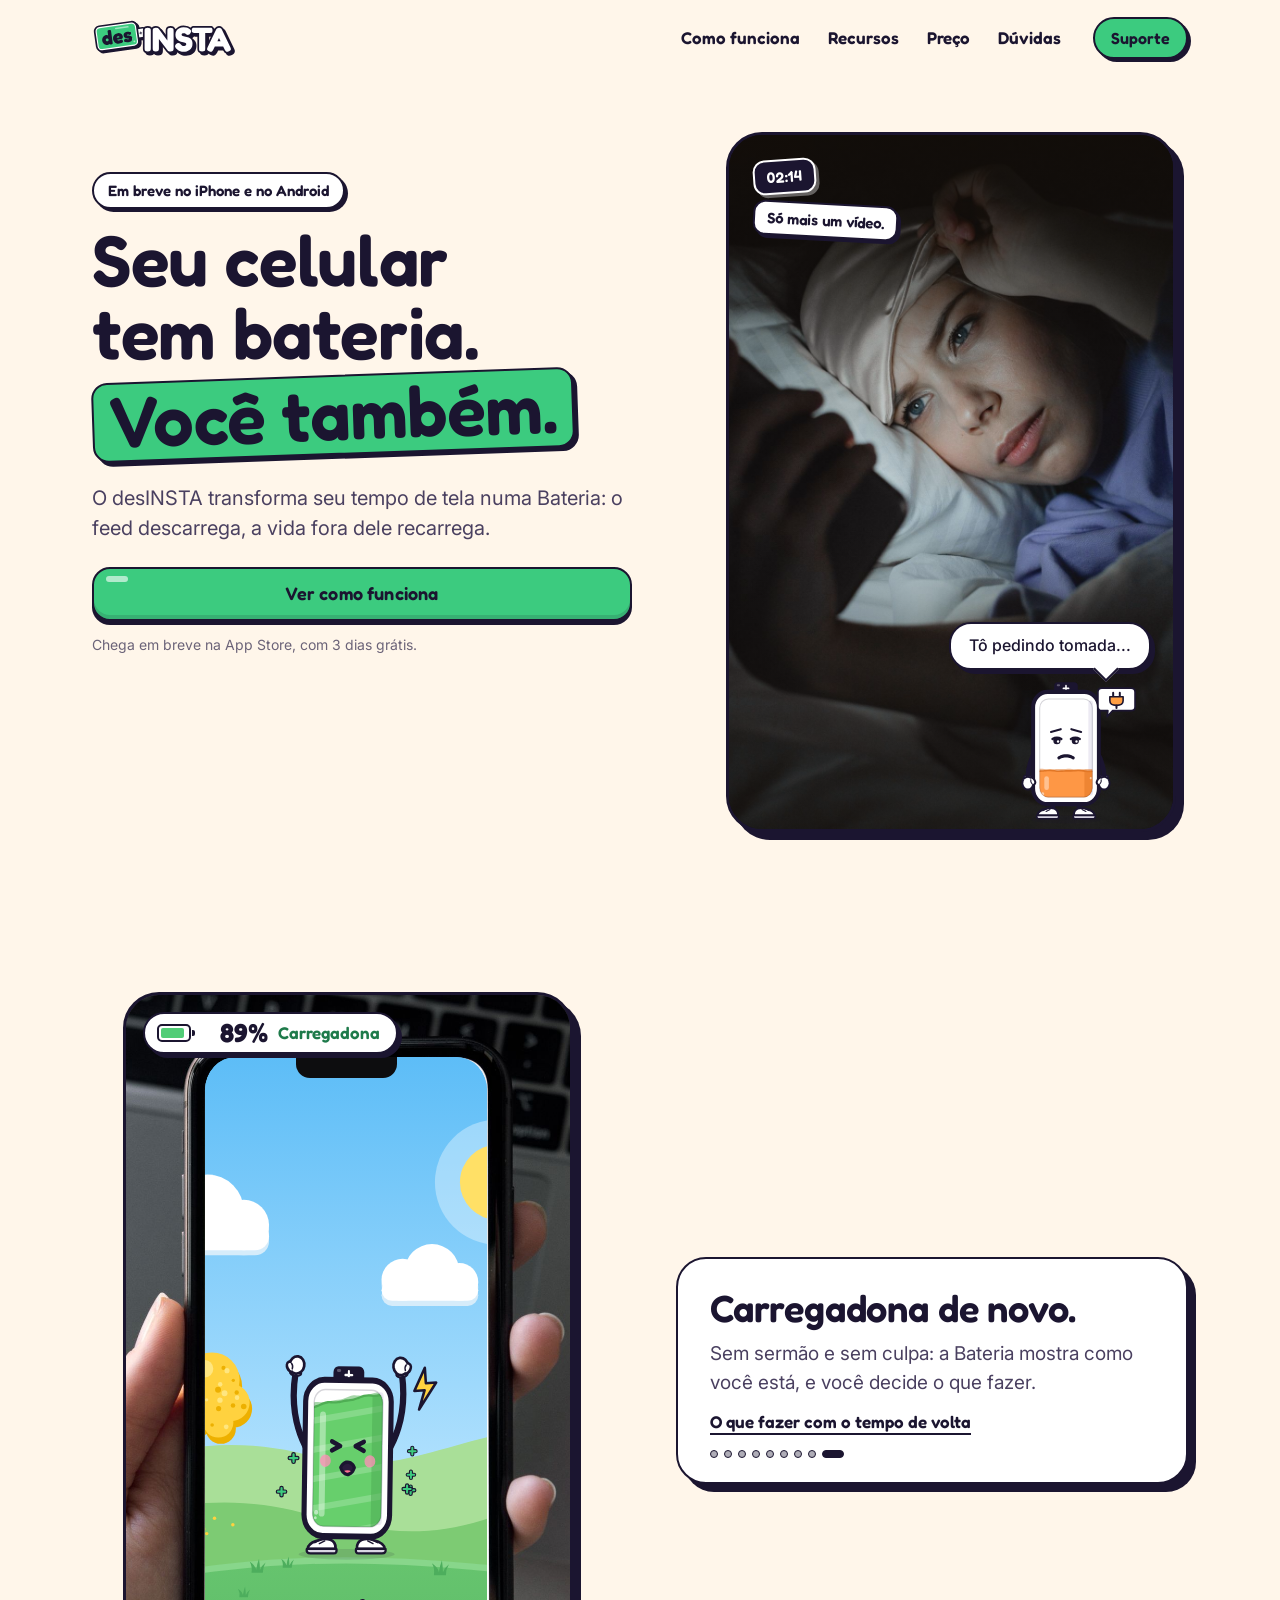
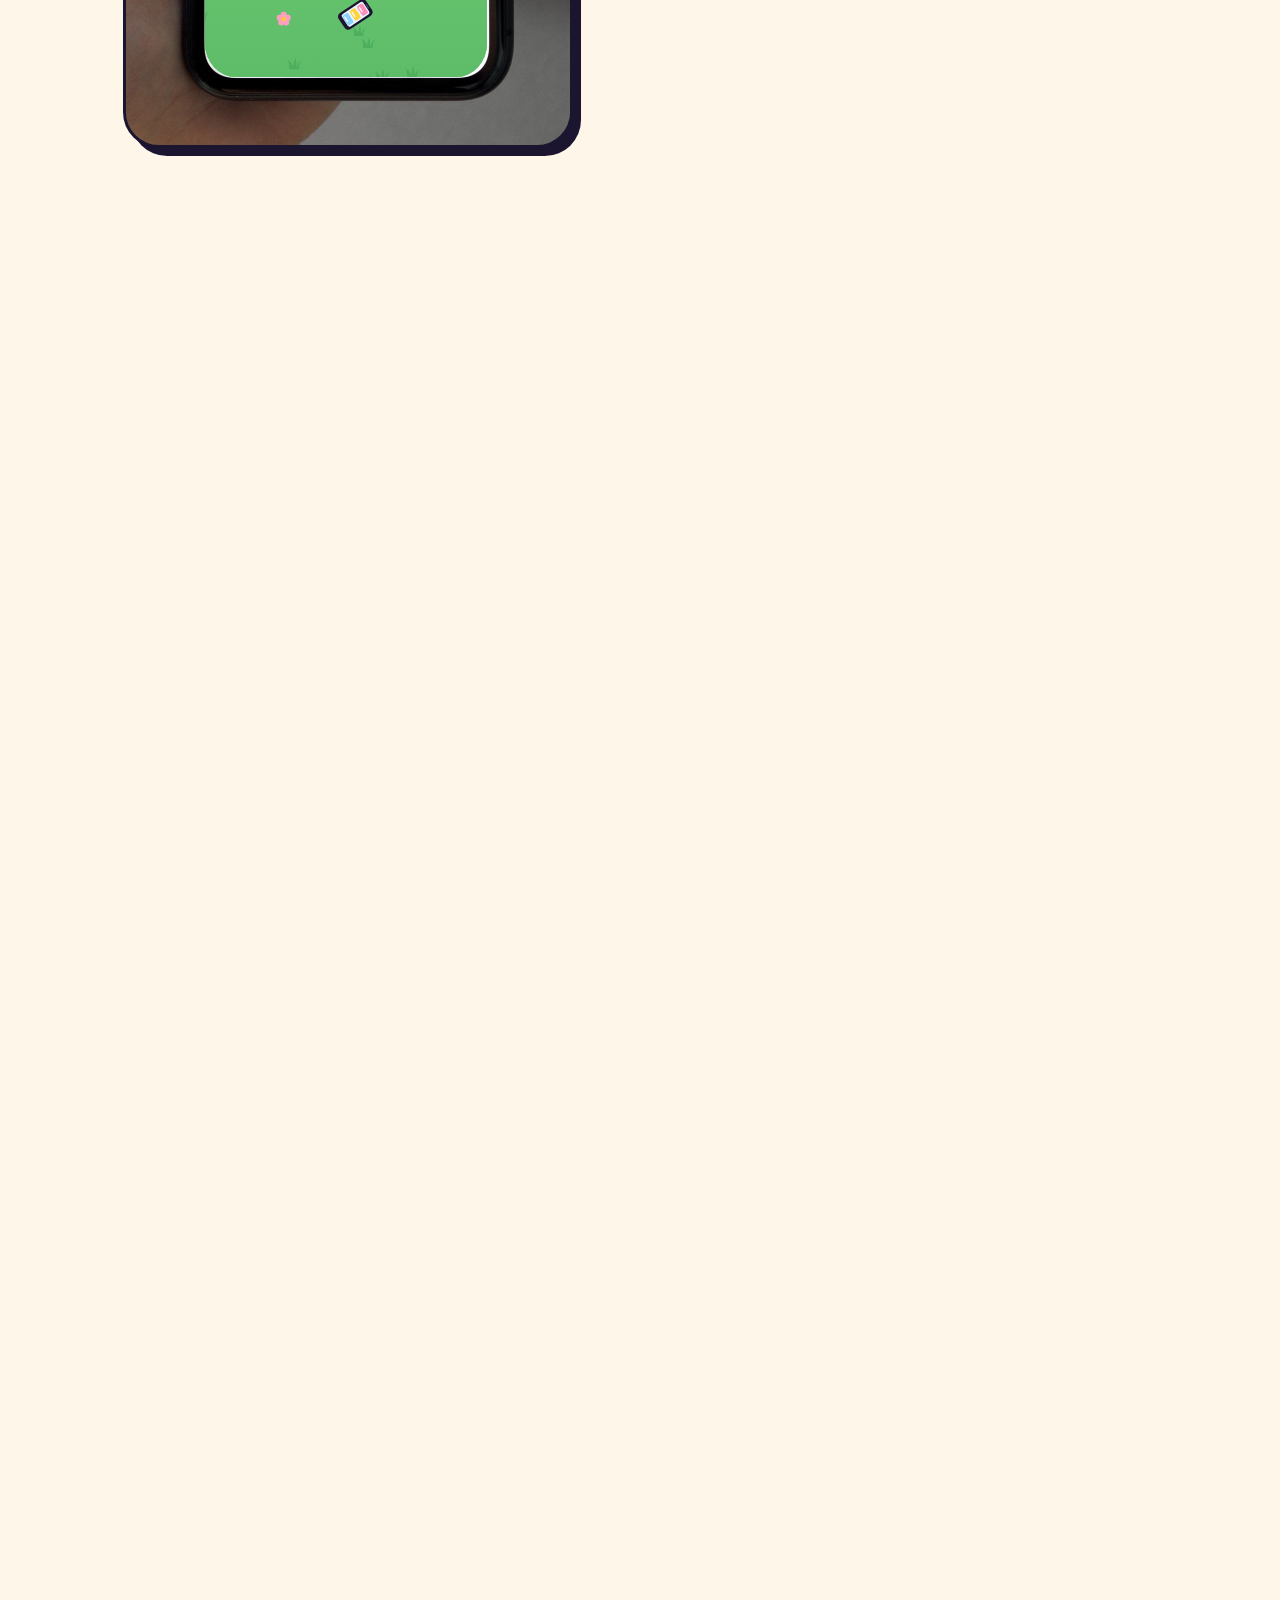
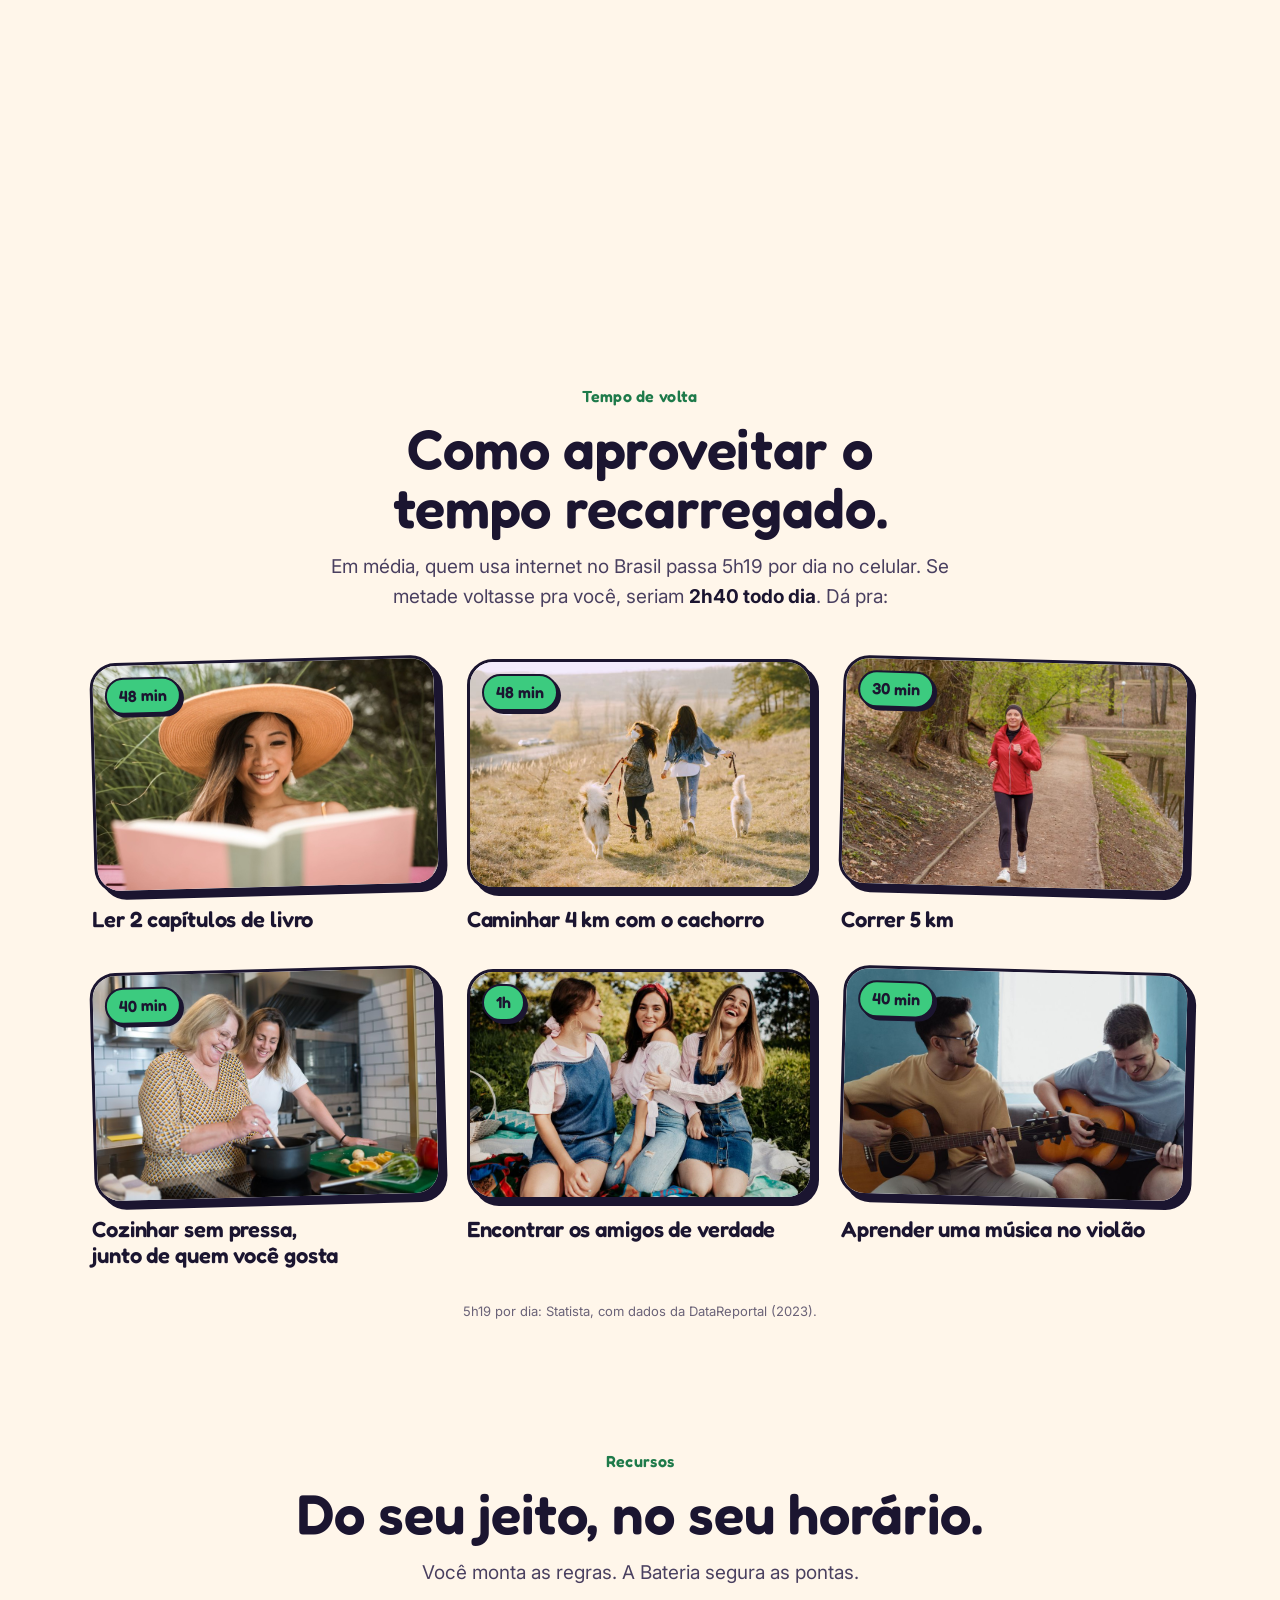
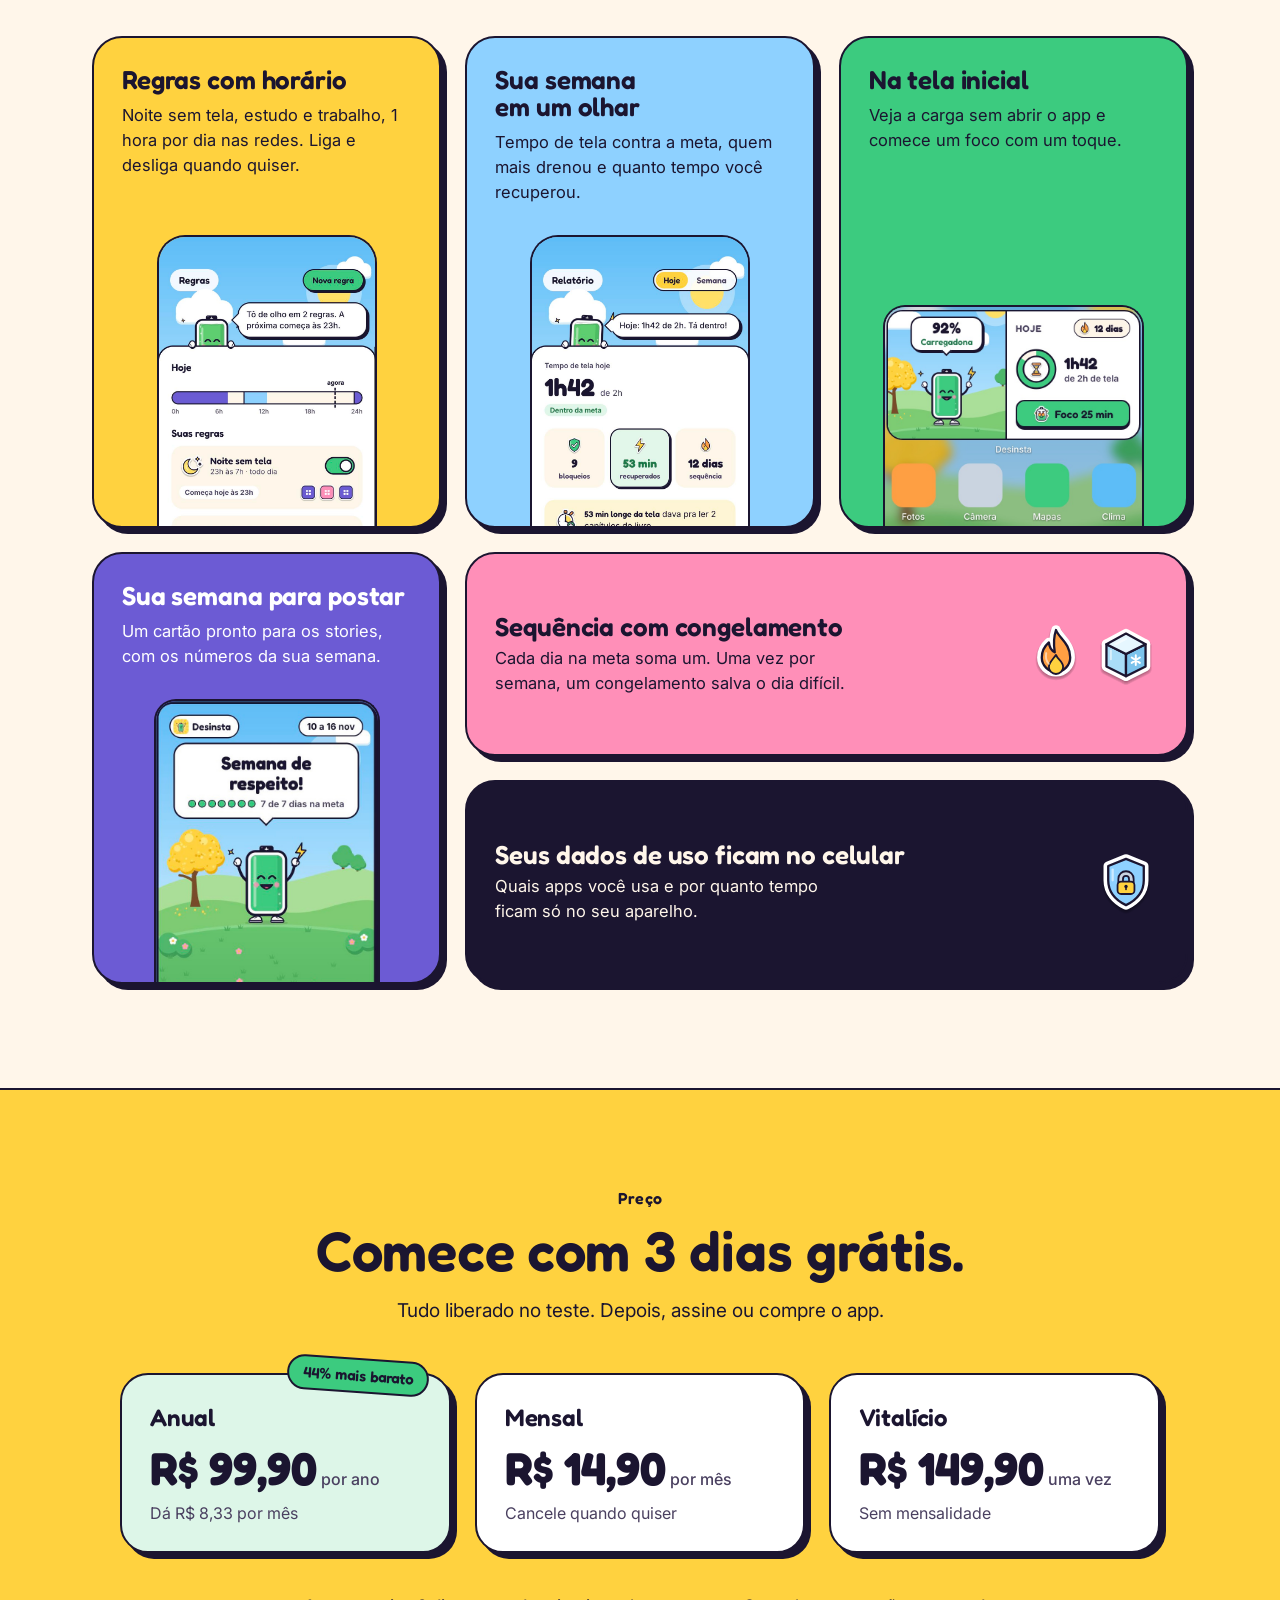
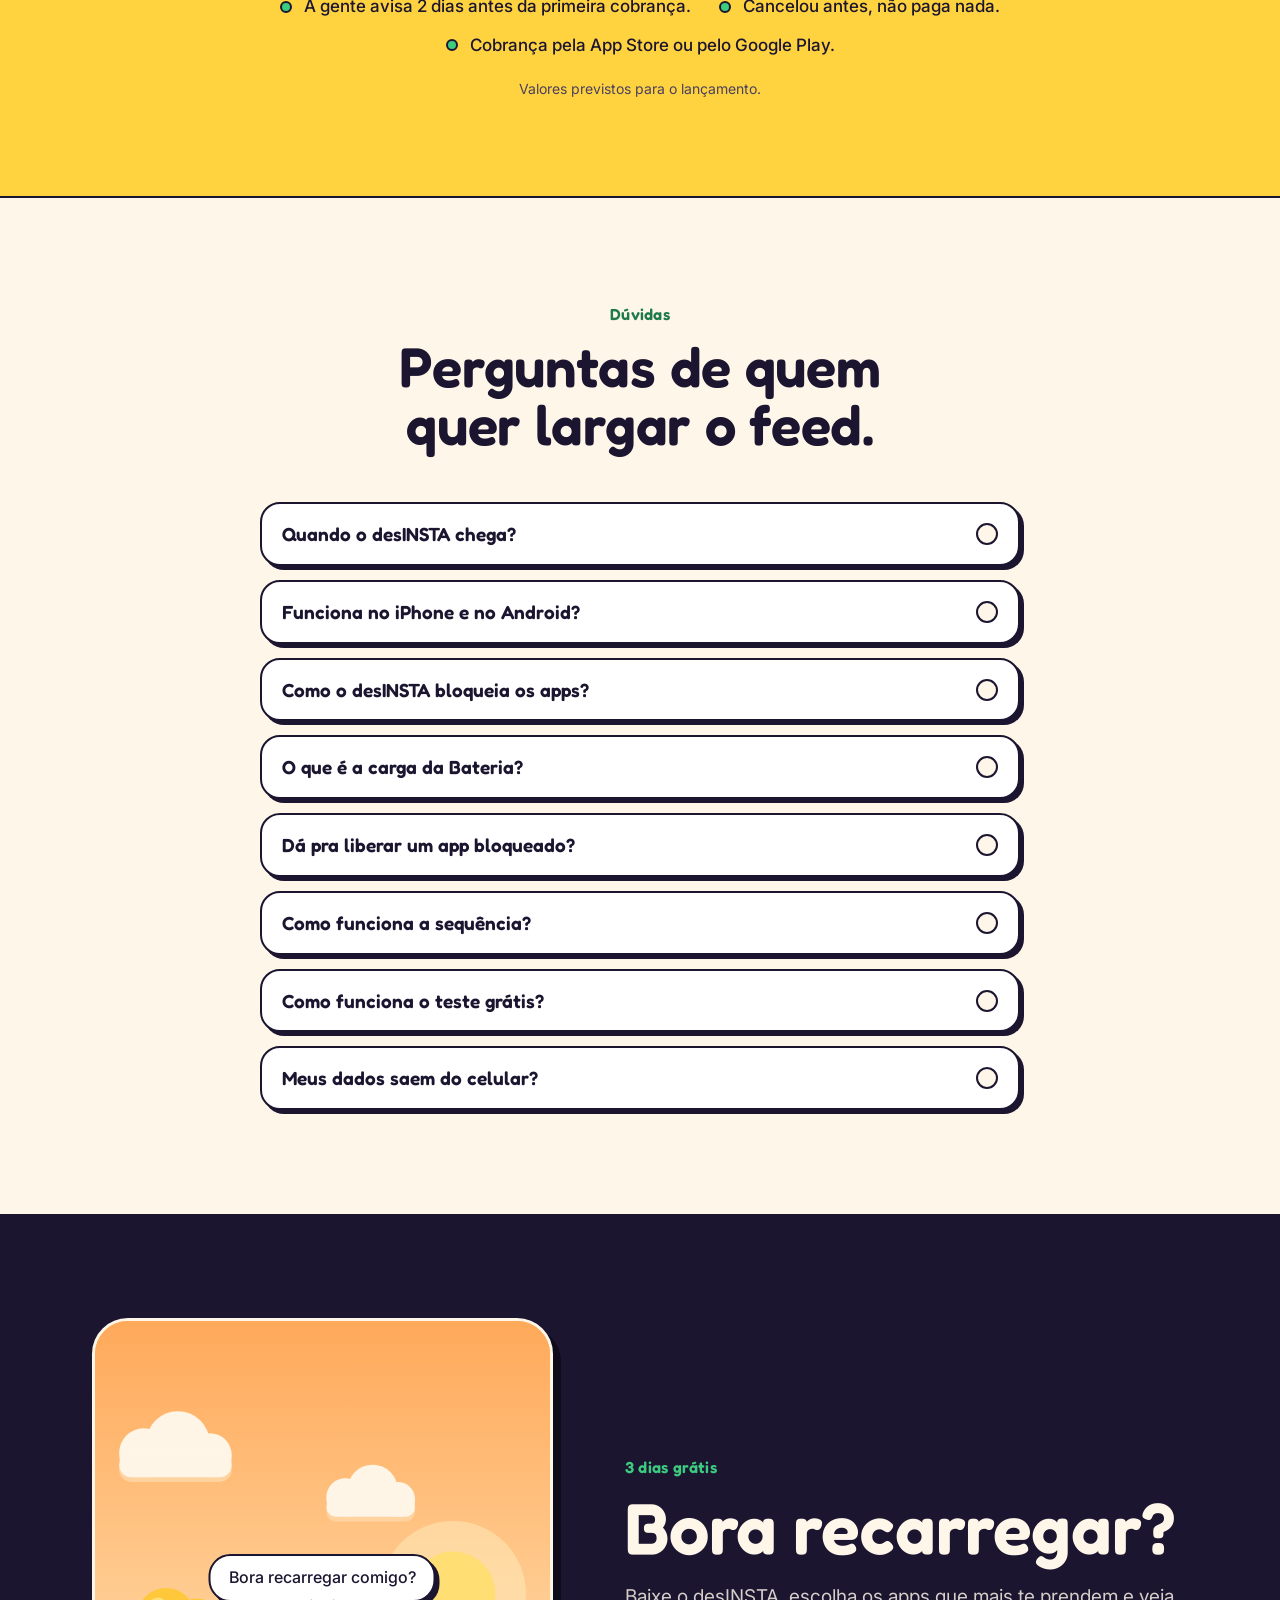
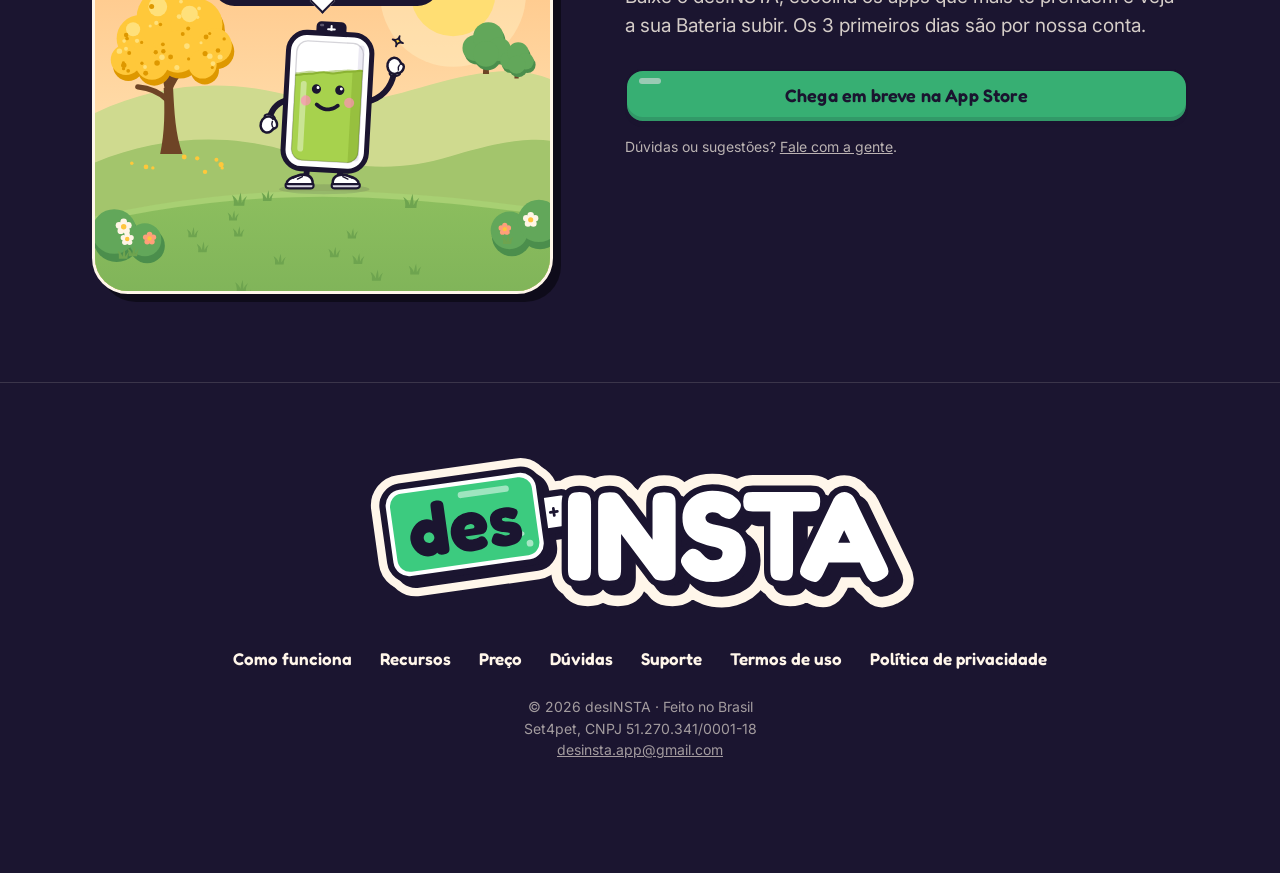
==== commit f83d7ab0: "Site do desINSTA (21/11/2026) Co-Authored-By: Claude Opus 5.5 <noreply@anthropic.com>" ====
--- a/index.html
+++ b/index.html
@@ -3,10 +3,24 @@
 <head>
 <meta charset="utf-8">
 <meta name="viewport" content="width=device-width, initial-scale=1, viewport-fit=cover">
-<title>Desinsta: recarregue a sua bateria mental</title>
-<meta name="description" content="O Desinsta transforma seu tempo de tela numa Bateria: o feed descarrega, a vida fora dele recarrega. Em breve no iPhone e no Android.">
+<title>desINSTA: recarregue a sua bateria mental</title>
+<meta name="description" content="O desINSTA transforma seu tempo de tela numa Bateria: o feed descarrega, a vida longe dele recarrega. Bloqueie os apps que mais te prendem e ganhe tempo de volta. 3 dias grátis.">
 <meta name="theme-color" content="#FFF6EA">
-<link rel="icon" href="assets/icone.svg" type="image/svg+xml">
+<link rel="icon" href="assets/icone-app.svg" type="image/svg+xml">
+<link rel="apple-touch-icon" href="assets/icone-180.png">
+<link rel="canonical" href="https://desinsta.app/">
+<meta property="og:type" content="website">
+<meta property="og:site_name" content="desINSTA">
+<meta property="og:locale" content="pt_BR">
+<meta property="og:url" content="https://desinsta.app/">
+<meta property="og:title" content="desINSTA: seu celular tem bateria. Você também.">
+<meta property="og:description" content="O feed descarrega a sua Bateria. A vida longe dele recarrega. 3 dias grátis.">
+<meta property="og:image" content="https://desinsta.app/assets/compartilhar.png">
+<meta property="og:image:width" content="1200">
+<meta property="og:image:height" content="630">
+<meta property="og:image:alt" content="A Bateria do desINSTA pedindo tomada, ao lado de uma mulher acordada de madrugada no celular">
+<meta name="twitter:card" content="summary_large_image">
+<meta name="twitter:image" content="https://desinsta.app/assets/compartilhar.png">
 <link rel="preconnect" href="https://fonts.googleapis.com">
 <link rel="preconnect" href="https://fonts.gstatic.com" crossorigin>
 <link rel="stylesheet" href="https://fonts.googleapis.com/css2?family=Fredoka:wght@500;600;700&family=Inter:wght@400;500;600;700&display=swap">
@@ -17,7 +31,7 @@
 
 <header class="topo">
   <div class="topo-dentro">
-    <a class="marca" href="#conteudo" aria-label="Desinsta, voltar ao começo"><img src="assets/logo.svg" alt="Desinsta" width="152" height="40"></a>
+    <a class="marca" href="#conteudo" aria-label="desINSTA, voltar ao começo"><img src="assets/logo.svg" alt="desINSTA" width="152" height="40"></a>
     <nav class="menu" aria-label="Seções da página">
       <a href="#como-funciona">Como funciona</a>
       <a href="#recursos">Recursos</a>
@@ -32,12 +46,13 @@
 
   <!-- ===================================================== começo -->
   <section class="heroi" aria-labelledby="heroi-titulo">
-    <div class="heroi-palco janela">
-      <div class="cena" aria-hidden="true">
-        <img src="assets/cenarios/cenario-4-dia-de-sol.svg" alt="" width="390" height="844" class="ligada">
-      </div>
+    <div class="heroi-palco janela heroi-foto">
+      <img class="foto" src="assets/fotos/madrugada.jpg" alt="Uma mulher deitada na cama, de madrugada, com a máscara de dormir na testa e o rosto iluminado pelo celular" width="1000" height="1500" fetchpriority="high">
+      <div class="foto-sombra" aria-hidden="true"></div>
+      <span class="adesivo adesivo-hora" aria-hidden="true">02:14</span>
+      <span class="adesivo adesivo-feed" aria-hidden="true">Só mais um vídeo.</span>
       <div class="bateria-lugar"></div>
-      <button class="balao" type="button" aria-label="Ouvir outra fala da Bateria"><span class="balao-fala" aria-live="polite">Oi! Eu sou a sua Bateria. Pode me cutucar.</span></button>
+      <button class="balao" type="button" aria-label="Ouvir outra fala da Bateria"><span class="balao-fala" aria-live="polite">Tô pedindo tomada...</span></button>
     </div>
 
     <div class="heroi-texto">
@@ -46,7 +61,7 @@
     </div>
     <div class="heroi-espaco" aria-hidden="true"></div>
     <div class="heroi-folha">
-      <p class="heroi-sub">O Desinsta transforma seu tempo de tela numa Bateria: o feed descarrega, a vida fora dele recarrega.</p>
+      <p class="heroi-sub">O desINSTA transforma seu tempo de tela numa Bateria: o feed descarrega, a vida fora dele recarrega.</p>
       <div class="lista-campos">
         <a class="botao-principal" href="#como-funciona">Ver como funciona</a>
       </div>
@@ -57,7 +72,10 @@
   <!-- ===================================================== a história da Bateria (rolar a página descarrega) -->
   <section class="historia" id="como-funciona" aria-labelledby="historia-titulo" data-faixa="4">
     <div class="historia-fixo">
-      <div class="historia-palco janela">
+      <div class="historia-palco">
+       <div class="mao">
+        <img class="mao-foto" src="assets/fotos/celular-na-mao.jpg" alt="Uma mão segurando o celular; na tela, a Bateria do desINSTA" width="1200" height="2133" loading="lazy">
+        <div class="mao-tela janela">
         <div class="cena" aria-hidden="true">
           <img src="assets/cenarios/cenario-0-apagao.svg" alt="" width="390" height="844" data-f="0" loading="lazy">
           <img src="assets/cenarios/cenario-1-noite.svg" alt="" width="390" height="844" data-f="1" loading="lazy">
@@ -66,6 +84,9 @@
           <img src="assets/cenarios/cenario-4-dia-de-sol.svg" alt="" width="390" height="844" data-f="4" class="ligada">
         </div>
         <div class="bateria-lugar"></div>
+        <span class="mao-entalhe" aria-hidden="true"></span>
+        </div>
+       </div>
         <p class="carga-chip" aria-hidden="true">
           <span class="carga-pilha"><span class="carga-pilha-cheio"></span></span>
           <span class="carga-num">100%</span>
@@ -98,7 +119,7 @@
             <p class="fonte">Fonte: Statista, com dados da DataReportal.</p>
           </li>
           <li class="passo" data-de="0.56">
-            <p class="olho">Com o Desinsta</p>
+            <p class="olho">Com o desINSTA</p>
             <h3>Abriu o app bloqueado? Ela aparece antes.</h3>
             <p>Na hora da sua regra, a Bateria entra no lugar do feed. Desistiu de abrir? Ganha carga.</p>
             <p class="ganho">+2% a cada desistência</p>
@@ -116,7 +137,7 @@
           <li class="passo" data-de="0.90">
             <h3>Carregadona de novo.</h3>
             <p>Sem sermão e sem culpa: a Bateria mostra como você está, e você decide o que fazer.</p>
-            <a class="link-seta" href="#recursos">Ver as telas do app</a>
+            <a class="link-seta" href="#tempo">O que fazer com o tempo de volta</a>
           </li>
         </ol>
         <div class="passos-pontos" aria-hidden="true"></div>
@@ -124,40 +145,44 @@
     </div>
   </section>
 
-  <!-- ===================================================== atrito: bloqueio, liberação e foco -->
-  <section class="atrito largura" id="recursos" aria-labelledby="atrito-titulo">
+  <!-- ===================================================== o tempo de volta: o que dá para fazer -->
+  <section class="tempo largura" id="tempo" aria-labelledby="tempo-titulo">
     <div class="cabeca">
-      <p class="olho">Na prática</p>
-      <h2 id="atrito-titulo">Um pouco de atrito, do jeito certo.</h2>
-      <p class="cabeca-sub">O Desinsta não proíbe nada. Ele põe uma pausa entre você e o feed, e quem decide é você.</p>
-    </div>
-    <div class="trio">
-      <figure class="tela-item">
-        <div class="celular"><img src="assets/telas/bloqueio.jpg" alt="Tela de bloqueio do Desinsta: a Bateria, com 92%, pergunta se vale gastar a carga no app agora." width="390" height="844" loading="lazy"></div>
-        <figcaption>
-          <h3>A pausa antes do feed</h3>
-          <p>Na hora da regra, quem abre o app bloqueado encontra a Bateria. Fechar o app vale +2% de carga.</p>
-        </figcaption>
-      </figure>
-      <figure class="tela-item">
-        <div class="celular"><img src="assets/telas/liberacao.jpg" alt="Tela de liberação: 5 minutos por 4% de carga ou 15 minutos por 10%." width="390" height="844" loading="lazy"></div>
-        <figcaption>
-          <h3>Precisa mesmo? Libera.</h3>
-          <p>5 minutos custam 4% de carga. 15 minutos, 10%. Você vê o preço antes de decidir.</p>
-        </figcaption>
-      </figure>
-      <figure class="tela-item">
-        <div class="celular"><img src="assets/telas/foco.jpg" alt="Sessão de foco: a Bateria cochila recarregando, com a contagem regressiva embaixo." width="390" height="844" loading="lazy"></div>
-        <figcaption>
-          <h3>Foco que recarrega</h3>
-          <p>Escolha o tempo e o que fica travado. A cada 5 minutos de foco, +1% de carga.</p>
-        </figcaption>
-      </figure>
-    </div>
+      <p class="olho">Tempo de volta</p>
+      <h2 id="tempo-titulo">Como aproveitar o tempo recarregado.</h2>
+      <p class="cabeca-sub">Em média, quem usa internet no Brasil passa 5h19 por dia no celular. Se metade voltasse pra você, seriam <strong>2h40 todo dia</strong>. Dá pra:</p>
+    </div>
+    <ul class="ideias">
+      <li class="ideia">
+        <div class="ideia-foto"><img src="assets/fotos/ler.jpg" alt="Uma mulher de chapéu sorrindo com um livro, ao sol" width="900" height="600" loading="lazy"><span class="ideia-tempo">48 min</span></div>
+        <h3>Ler 2 capítulos de livro</h3>
+      </li>
+      <li class="ideia">
+        <div class="ideia-foto"><img src="assets/fotos/cachorro.jpg" alt="Duas pessoas passeando com os cachorros num campo" width="900" height="600" loading="lazy"><span class="ideia-tempo">48 min</span></div>
+        <h3>Caminhar 4 km com o cachorro</h3>
+      </li>
+      <li class="ideia">
+        <div class="ideia-foto"><img src="assets/fotos/correr.jpg" alt="Uma mulher correndo numa trilha no parque" width="900" height="600" loading="lazy"><span class="ideia-tempo">30 min</span></div>
+        <h3>Correr 5 km</h3>
+      </li>
+      <li class="ideia">
+        <div class="ideia-foto"><img src="assets/fotos/cozinhar.jpg" alt="Mãe e filha cozinhando juntas" width="900" height="600" loading="lazy"><span class="ideia-tempo">40 min</span></div>
+        <h3>Cozinhar sem pressa, junto de quem você gosta</h3>
+      </li>
+      <li class="ideia">
+        <div class="ideia-foto"><img src="assets/fotos/amigos.jpg" alt="Três amigas rindo juntas num piquenique" width="900" height="600" loading="lazy"><span class="ideia-tempo">1h</span></div>
+        <h3>Encontrar os amigos de verdade</h3>
+      </li>
+      <li class="ideia">
+        <div class="ideia-foto"><img src="assets/fotos/violao.jpg" alt="Dois amigos tocando violão em casa" width="900" height="600" loading="lazy"><span class="ideia-tempo">40 min</span></div>
+        <h3>Aprender uma música no violão</h3>
+      </li>
+    </ul>
+    <p class="tempo-fonte">5h19 por dia: Statista, com dados da DataReportal (2023).</p>
   </section>
 
   <!-- ===================================================== recursos em blocos -->
-  <section class="blocos largura" aria-labelledby="blocos-titulo">
+  <section class="blocos largura" id="recursos" aria-labelledby="blocos-titulo">
     <div class="cabeca">
       <p class="olho">Recursos</p>
       <h2 id="blocos-titulo">Do seu jeito, no seu horário.</h2>
@@ -177,7 +202,7 @@
       <article class="cartao c-verde">
         <h3>Na tela inicial</h3>
         <p>Veja a carga sem abrir o app e comece um foco com um toque.</p>
-        <div class="espiada espiada-widget"><img src="assets/telas/widgets.jpg" alt="Widget do Desinsta na tela inicial: a Bateria com 92%, o tempo de tela do dia e o botão Foco 25 min." width="350" height="420" loading="lazy"></div>
+        <div class="espiada espiada-widget"><img src="assets/telas/widgets.jpg" alt="Widget do desINSTA na tela inicial: a Bateria com 92%, o tempo de tela do dia e o botão Foco 25 min." width="350" height="420" loading="lazy"></div>
       </article>
       <article class="cartao c-rosa c-icones">
         <div class="icones-par" aria-hidden="true">
@@ -249,7 +274,7 @@
     </div>
     <div class="perguntas">
       <details>
-        <summary>Quando o Desinsta chega?</summary>
+        <summary>Quando o desINSTA chega?</summary>
         <p>O iPhone vem primeiro: o app está a caminho da App Store. O Android chega logo depois.</p>
       </details>
       <details>
@@ -257,8 +282,8 @@
         <p>Sim. No iPhone, a partir do iOS 17. No Android, a partir do Android 10.</p>
       </details>
       <details>
-        <summary>Como o Desinsta bloqueia os apps?</summary>
-        <p>Você escolhe os apps e as regras. Na hora da regra, quem abre o app vê a Bateria primeiro. No iPhone, quem bloqueia é o próprio sistema, pelo Tempo de Uso. No Android, o Desinsta aparece por cima do app.</p>
+        <summary>Como o desINSTA bloqueia os apps?</summary>
+        <p>Você escolhe os apps e as regras. Na hora da regra, quem abre o app vê a Bateria primeiro. No iPhone, quem bloqueia é o próprio sistema, pelo Tempo de Uso. No Android, o desINSTA aparece por cima do app.</p>
       </details>
       <details>
         <summary>O que é a carga da Bateria?</summary>
@@ -291,15 +316,16 @@
           <img src="assets/cenarios/cenario-3-fim-de-tarde.svg" alt="" width="390" height="844" class="ligada" loading="lazy">
         </div>
         <div class="bateria-lugar"></div>
-        <button class="balao" type="button" aria-label="Ouvir outra fala da Bateria"><span class="balao-fala" aria-live="polite">Te vejo no lançamento!</span></button>
+        <button class="balao" type="button" aria-label="Ouvir outra fala da Bateria"><span class="balao-fala" aria-live="polite">Bora recarregar comigo?</span></button>
       </div>
       <div class="final-texto">
-        <p class="olho">Em breve</p>
+        <p class="olho">3 dias grátis</p>
         <h2 id="final-titulo">Bora recarregar?</h2>
-        <p class="cabeca-sub">O Desinsta chega em breve na App Store. Dúvidas ou sugestões? Fale com a gente.</p>
+        <p class="cabeca-sub">Baixe o desINSTA, escolha os apps que mais te prendem e veja a sua Bateria subir. Os 3 primeiros dias são por nossa conta.</p>
         <div class="lista-campos">
-          <a class="botao-principal" href="suporte.html">Falar com a gente</a>
-        </div>
+          <span class="botao-principal loja-em-breve" aria-disabled="true">Chega em breve na App Store</span>
+        </div>
+        <p class="lista-nota">Dúvidas ou sugestões? <a href="suporte.html">Fale com a gente</a>.</p>
       </div>
     </div>
   </section>
@@ -307,7 +333,7 @@
 
 <footer class="rodape">
   <div class="largura">
-    <img class="rodape-logo" src="assets/logo-escuro.svg" alt="Desinsta" width="532" height="158" loading="lazy">
+    <img class="rodape-logo" src="assets/logo-escuro.svg" alt="desINSTA" width="532" height="158" loading="lazy">
     <nav class="rodape-links" aria-label="Atalhos">
       <a href="#como-funciona">Como funciona</a>
       <a href="#recursos">Recursos</a>
@@ -317,7 +343,7 @@
       <a href="termos.html">Termos de uso</a>
       <a href="privacidade.html">Política de privacidade</a>
     </nav>
-    <p class="rodape-fim">© 2026 Desinsta · Feito no Brasil<br>Set4pet, CNPJ 51.270.341/0001-18<br><a href="mailto:desinsta.app@gmail.com">desinsta.app@gmail.com</a></p>
+    <p class="rodape-fim">© 2026 desINSTA · Feito no Brasil<br>Set4pet, CNPJ 51.270.341/0001-18<br><a href="mailto:desinsta.app@gmail.com">desinsta.app@gmail.com</a></p>
   </div>
 </footer>
 
--- a/estilo.css
+++ b/estilo.css
@@ -170,6 +170,28 @@
   .heroi-sub { font-size: 20px; margin-bottom: 24px; }
 }
 
+/* começo com foto: a madrugada no feed, com a Bateria pedindo tomada por cima */
+.heroi-foto { background: #120d08; }
+.heroi-foto .foto { position: absolute; inset: 0; width: 100%; height: 100%; max-width: none; object-fit: cover; object-position: 55% 40%; }
+.foto-sombra {
+  position: absolute; inset: 0; pointer-events: none;
+  background: linear-gradient(180deg, rgba(18,13,8,.78) 0%, rgba(18,13,8,.15) 34%, rgba(18,13,8,0) 55%, rgba(18,13,8,.55) 100%);
+}
+.adesivo {
+  position: absolute; z-index: 2; padding: 4px 12px;
+  background: var(--branco); color: var(--tinta); border: 2px solid var(--tinta); border-radius: 12px; box-shadow: 3px 3px 0 var(--tinta);
+  font-family: var(--f-titulo); font-weight: 600; font-size: 15px; white-space: nowrap;
+}
+.adesivo-hora { background: var(--tinta); color: var(--branco); border-color: var(--branco); box-shadow: 3px 3px 0 rgba(255,255,255,.35); transform: rotate(-4deg); }
+.adesivo-feed { transform: rotate(3deg); }
+.heroi-foto .balao { max-width: min(230px, calc(100% - 24px)); }
+.heroi-foto .balao.ao-lado::after { left: auto; right: 34px; }
+/* no celular o título fica sobre a foto: branco */
+@media (max-width: 639px) {
+  .heroi:has(.heroi-foto) h1 { color: var(--branco); text-shadow: 0 2px 12px rgba(0,0,0,.45); }
+  .heroi:has(.heroi-foto) h1 .destaque { color: var(--tinta); text-shadow: none; }
+}
+
 /* ------------------------------------------------------------- lista de espera (formulário) */
 .lista-campos { display: flex; flex-wrap: wrap; gap: 10px; }
 .lista-campos input {
@@ -195,7 +217,14 @@
 .historia[data-faixa="1"] { --h-fundo: #121A42; }
 .historia[data-faixa="0"] { --h-fundo: #1F2229; }
 .historia-fixo { position: sticky; top: 0; height: 100vh; height: 100svh; overflow: hidden; }
-.historia-palco { position: absolute; inset: 0; background: #5DBDF7; }
+.historia-palco { position: absolute; inset: 0; background: var(--h-fundo); transition: background-color .6s ease; }
+/* a mão com o celular (foto do Pexels, recortada em volta do celular: x 180 a 1050, y 180 a 1640 de 1200 × 2133);
+   a tela do celular é a janela com o cenário e a Bateria */
+.mao { position: absolute; aspect-ratio: 870 / 1460; overflow: hidden; border-radius: 28px; border: 3px solid var(--tinta); box-shadow: 6px 6px 0 var(--tinta); background: #3b3c3f; }
+.mao-foto { position: absolute; left: -20.69%; top: -12.33%; width: 137.93%; height: 146.1%; max-width: none; }
+.mao-tela { position: absolute; left: 17.93%; top: 8.22%; width: 63.45%; height: 82.74%; border-radius: 11% / 5.4%; background: #5DBDF7; }
+.mao-entalhe { position: absolute; z-index: 3; left: 32%; top: 0; width: 36%; height: 3.4%; background: #0d0d0f; border-radius: 0 0 14px 14px; }
+.historia[data-faixa="1"] .mao, .historia[data-faixa="0"] .mao { border-color: var(--creme); box-shadow: 6px 6px 0 rgba(0, 0, 0, .45); }
 .carga-chip {
   position: absolute; z-index: 4; top: calc(env(safe-area-inset-top, 0px) + 16px); left: 50%; transform: translateX(-50%);
   display: flex; align-items: center; gap: 10px; padding: 6px 16px 6px 12px; white-space: nowrap;
@@ -248,8 +277,9 @@
     display: grid; grid-template-columns: minmax(0, 1fr) minmax(0, 1fr); align-items: center; column-gap: 72px;
     max-width: 1160px; margin: 0 auto; padding-left: var(--calha-e); padding-right: var(--calha-d); overflow: visible;
   }
-  .historia-palco { position: relative; inset: auto; height: min(84vh, 760px); border: 3px solid var(--tinta); border-radius: 36px; box-shadow: 8px 8px 0 var(--tinta); }
-  .historia[data-faixa="1"] .historia-palco, .historia[data-faixa="0"] .historia-palco { border-color: var(--creme); box-shadow: 8px 8px 0 rgba(0, 0, 0, .45); }
+  .historia-palco { position: relative; inset: auto; height: min(84vh, 760px); aspect-ratio: 870 / 1460; justify-self: center; background: none; }
+  .historia-palco .mao { inset: 0; width: 100%; height: 100%; border-radius: 36px; box-shadow: 8px 8px 0 var(--tinta); }
+  .historia[data-faixa="1"] .historia-palco .mao, .historia[data-faixa="0"] .historia-palco .mao { box-shadow: 8px 8px 0 rgba(0, 0, 0, .45); }
   .carga-chip { left: 20px; top: 20px; transform: none; }
   .historia-folha { position: relative; left: auto; right: auto; bottom: auto; max-width: 520px; margin: 0; padding: 30px 32px 24px; border-radius: 30px; box-shadow: 8px 8px 0 var(--tinta); }
   .historia[data-faixa="1"] .historia-folha, .historia[data-faixa="0"] .historia-folha { box-shadow: 8px 8px 0 rgba(0, 0, 0, .45); }
@@ -258,27 +288,31 @@
   .passo p { font-size: 19px; }
 }
 
-/* ------------------------------------------------------------- atrito: três telas */
-.atrito { padding-top: 104px; padding-bottom: 56px; }
-.trio { display: grid; grid-template-columns: repeat(3, minmax(0, 1fr)); gap: 40px; }
-.tela-item { margin: 0; display: flex; flex-direction: column; align-items: center; gap: 28px; text-align: center; }
-.celular {
-  width: min(100%, 272px); aspect-ratio: 390 / 844; overflow: hidden;
-  border: 3px solid var(--tinta); border-radius: 40px; box-shadow: 8px 8px 0 var(--tinta); background: var(--tinta);
-}
-.celular img { display: block; width: 100%; height: 100%; object-fit: cover; }
-.tela-item:nth-child(1) .celular { transform: rotate(-2deg); }
-.tela-item:nth-child(3) .celular { transform: rotate(2deg); }
-.tela-item h3 { font-size: 26px; margin-bottom: 8px; }
-.tela-item p { color: var(--texto-2); max-width: 34ch; margin-inline: auto; }
-@media (max-width: 759px) {
-  .trio { grid-template-columns: minmax(0, 1fr); gap: 40px; }
-  .tela-item { flex-direction: row; align-items: center; text-align: left; gap: 20px; }
-  .tela-item:nth-child(2) { flex-direction: row-reverse; }
-  .celular { width: 42%; flex: none; border-radius: 24px; box-shadow: 5px 5px 0 var(--tinta); }
-  .tela-item figcaption { min-width: 0; }
-  .tela-item h3 { font-size: 22px; }
-  .tela-item p { font-size: 15.5px; }
+/* ------------------------------------------------------------- o tempo de volta: fotos do que dá para fazer */
+.tempo { padding-top: 104px; padding-bottom: 56px; }
+.tempo .cabeca-sub strong { color: var(--tinta); }
+.ideias { list-style: none; margin: 0; padding: 0; display: grid; grid-template-columns: repeat(3, minmax(0, 1fr)); gap: 36px 28px; }
+.ideia { margin: 0; }
+.ideia-foto {
+  position: relative; aspect-ratio: 3 / 2; border: 3px solid var(--tinta); border-radius: 26px; box-shadow: 6px 6px 0 var(--tinta);
+  overflow: hidden; background: var(--branco);
+}
+.ideia:nth-child(3n+1) .ideia-foto { transform: rotate(-1.5deg); }
+.ideia:nth-child(3n) .ideia-foto { transform: rotate(1.5deg); }
+.ideia-foto img { display: block; width: 100%; height: 100%; object-fit: cover; }
+.ideia-tempo {
+  position: absolute; left: 12px; top: 12px; padding: 4px 12px;
+  background: var(--verde); color: var(--tinta); border: 2px solid var(--tinta); border-radius: 999px; box-shadow: 3px 3px 0 var(--tinta);
+  font-family: var(--f-titulo); font-weight: 600; font-size: 16px;
+}
+.ideia h3 { margin-top: 16px; font-size: 22px; line-height: 1.2; text-wrap: balance; }
+.tempo-fonte { margin-top: 32px; font-size: 13px; color: var(--texto-apagado); text-align: center; }
+@media (max-width: 1023px) { .ideias { grid-template-columns: repeat(2, minmax(0, 1fr)); gap: 28px 18px; } }
+@media (max-width: 639px) {
+  .ideias { gap: 24px 14px; }
+  .ideia-foto { border-radius: 18px; box-shadow: 4px 4px 0 var(--tinta); }
+  .ideia-tempo { left: 8px; top: 8px; padding: 2px 9px; font-size: 13.5px; }
+  .ideia h3 { margin-top: 10px; font-size: 16.5px; }
 }
 
 /* ------------------------------------------------------------- recursos em blocos */
@@ -419,3 +453,7 @@
   html { scroll-behavior: auto; }
   *, *::before, *::after { animation-duration: .01ms !important; transition-duration: .01ms !important; }
 }
+
+/* fim da página: o botão da loja enquanto o app não está nela (no dia da aprovação vira o selo "Baixar na App Store") */
+.loja-em-breve { cursor: default; opacity: .85; }
+.loja-em-breve:active { transform: none; }
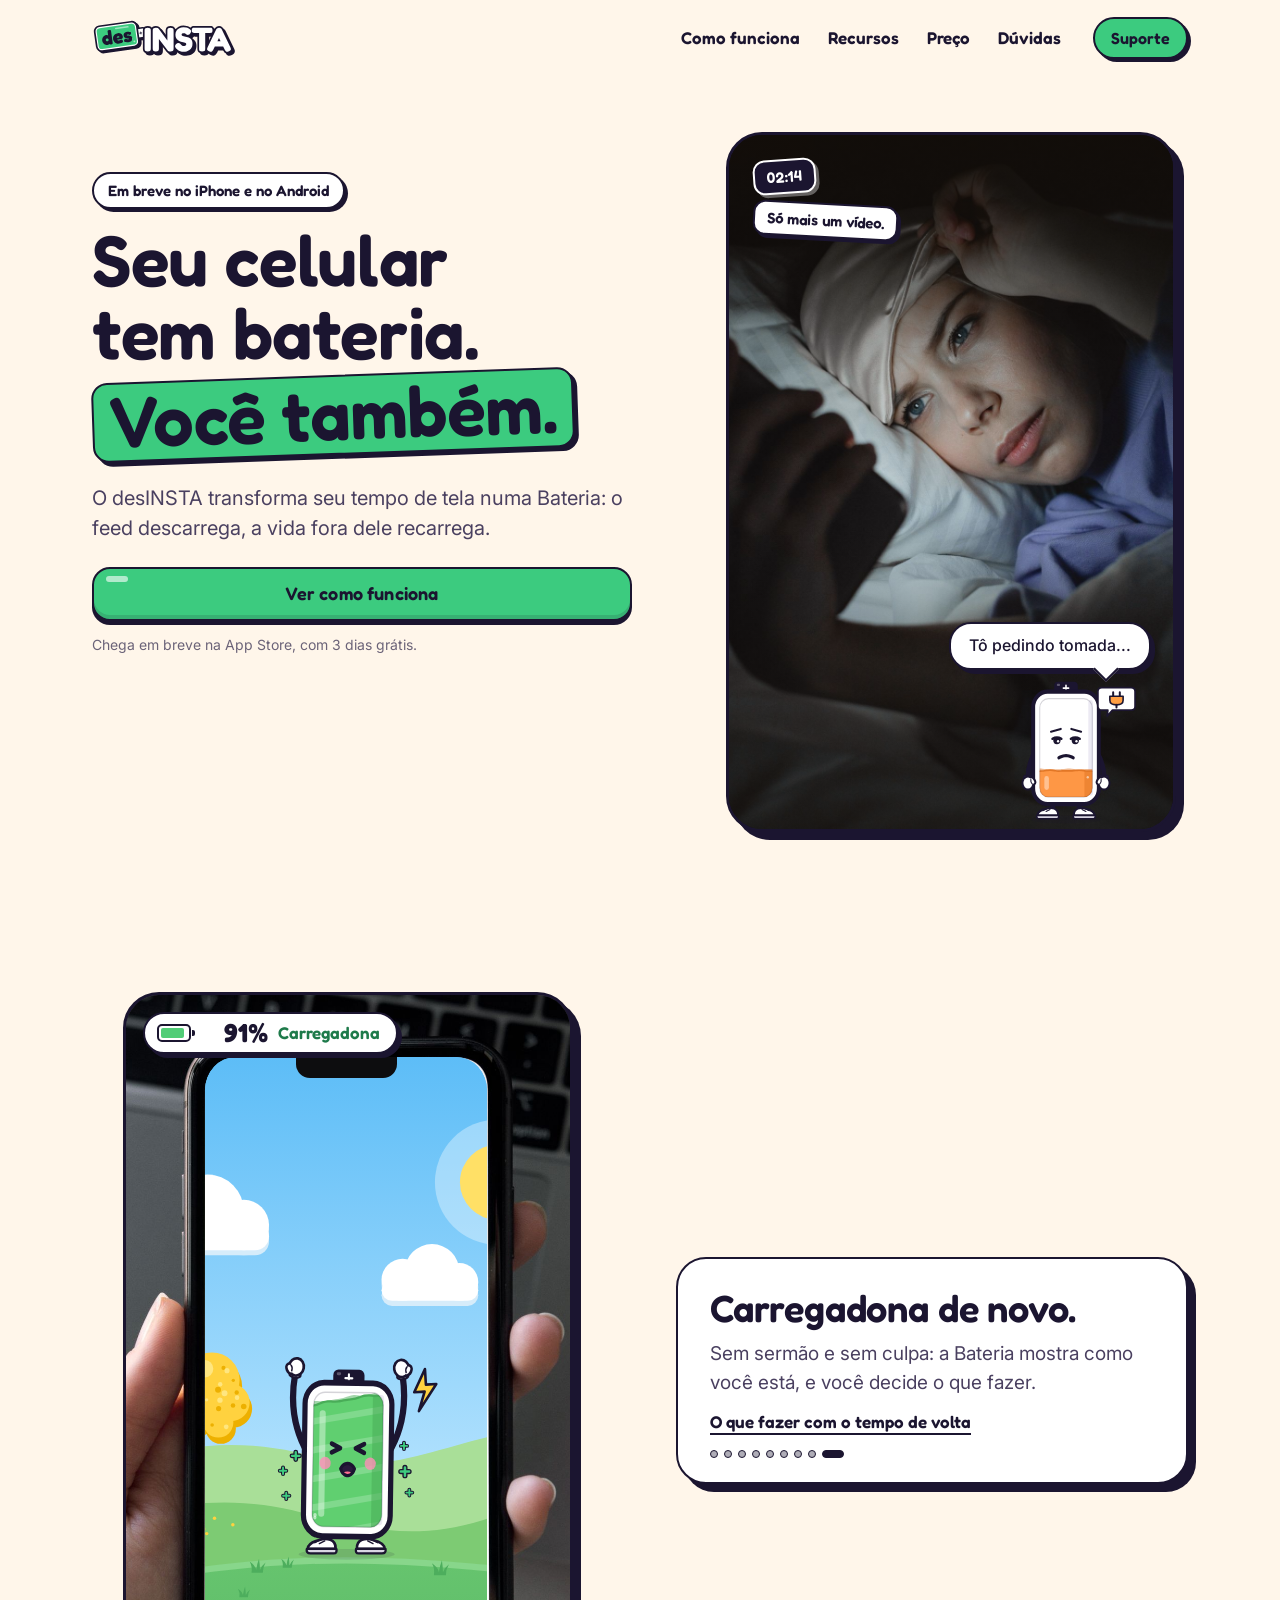
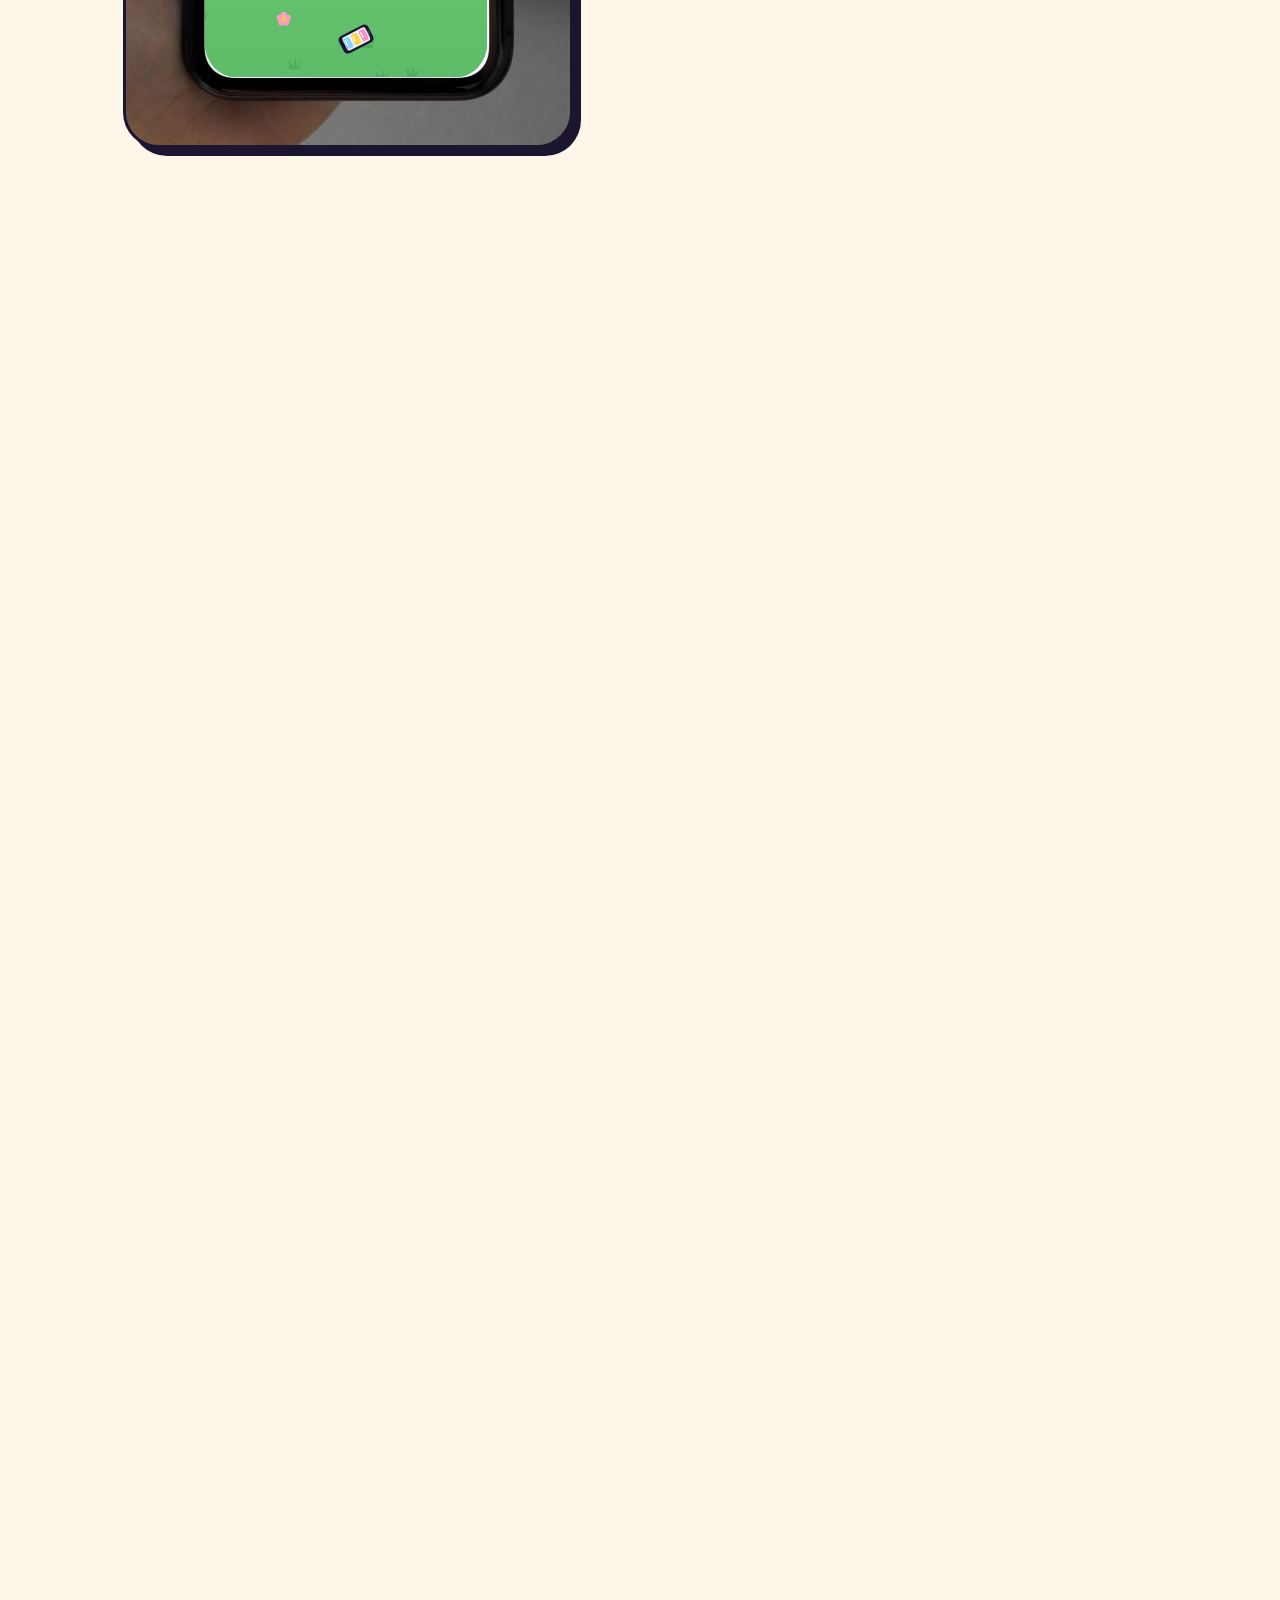
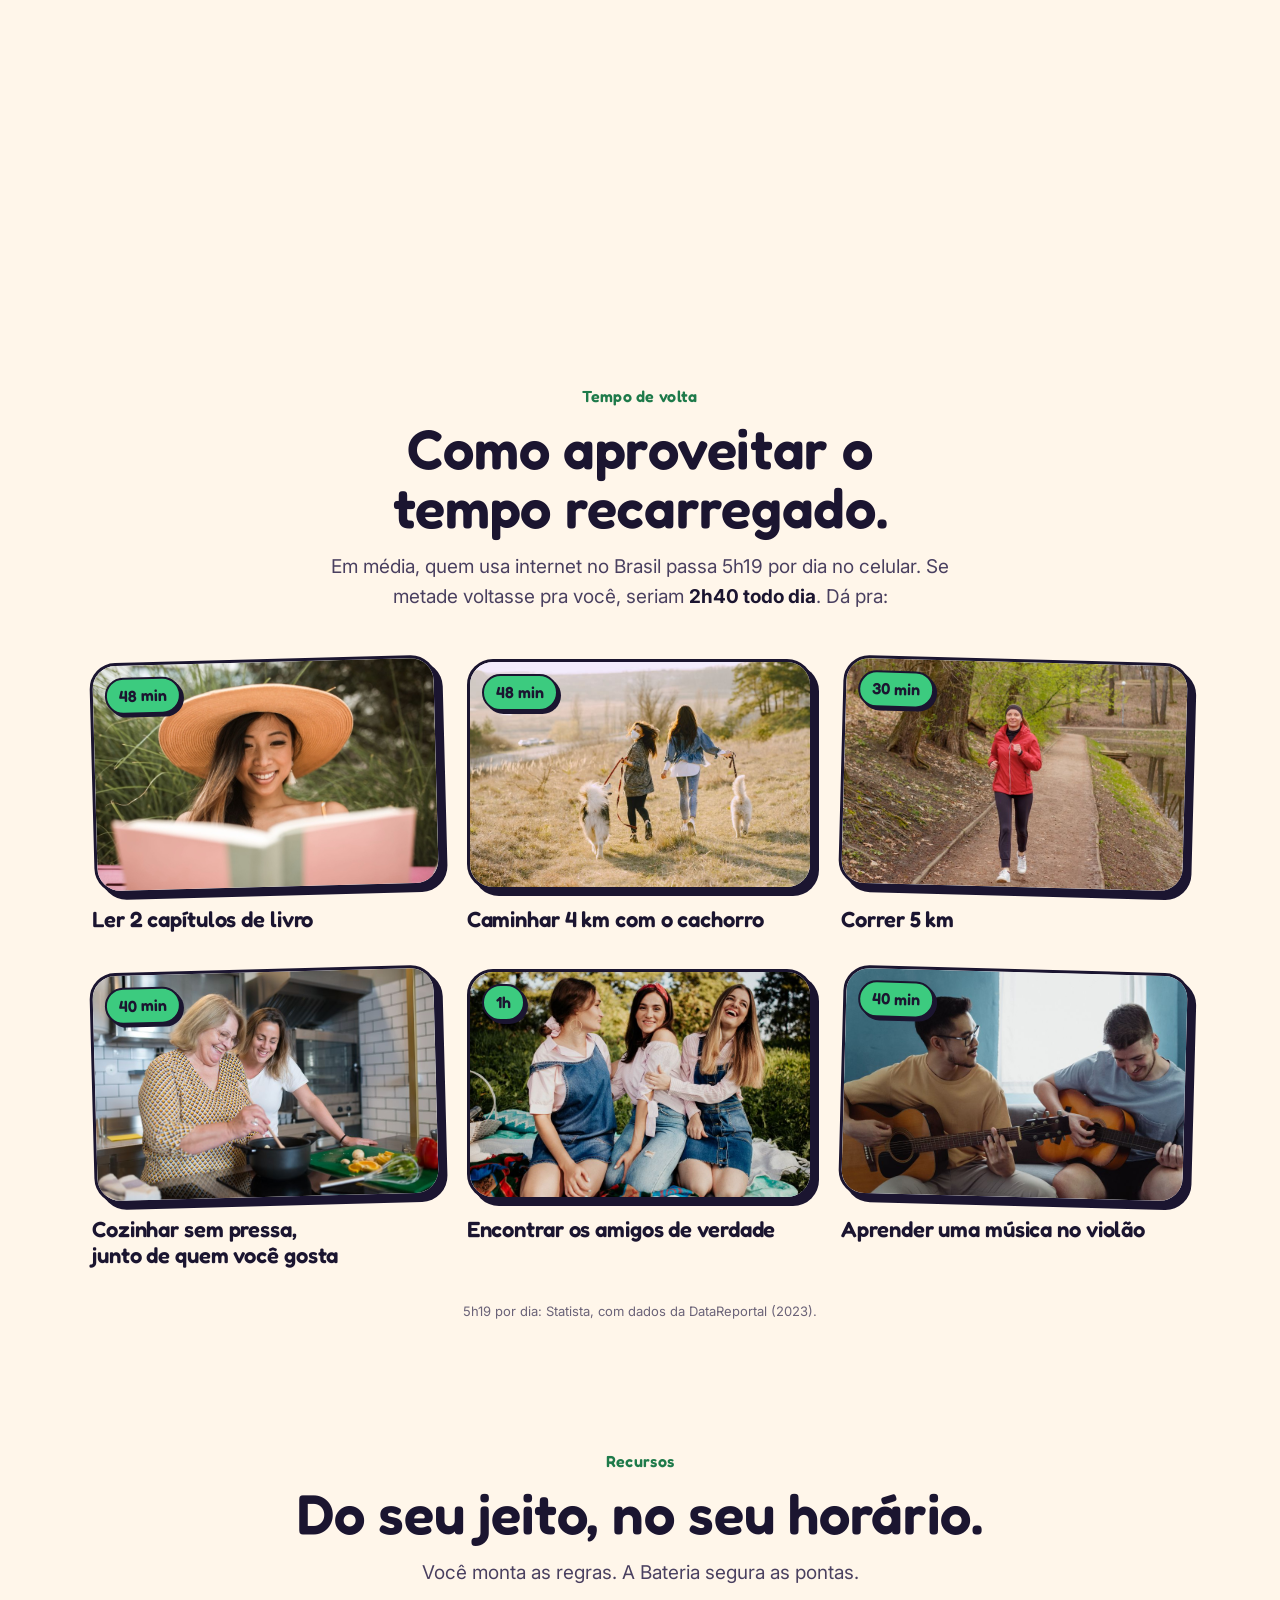
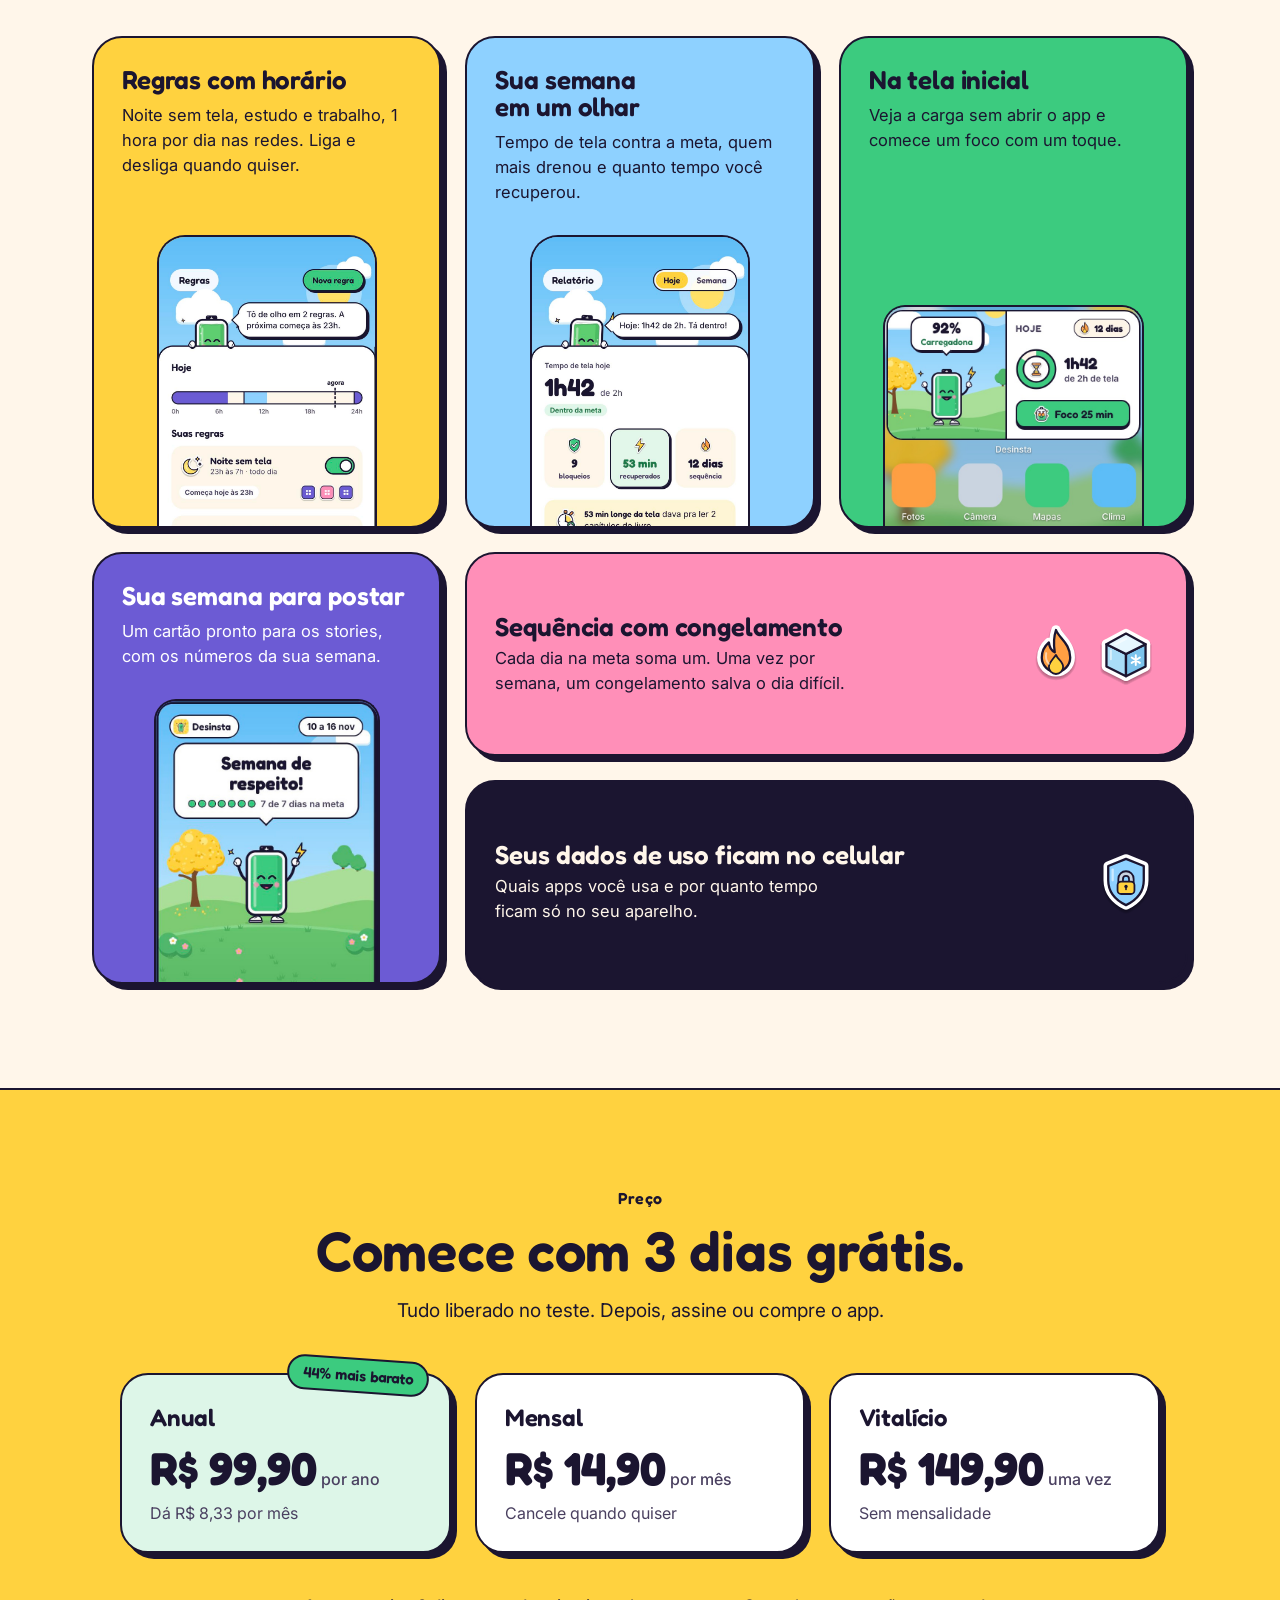
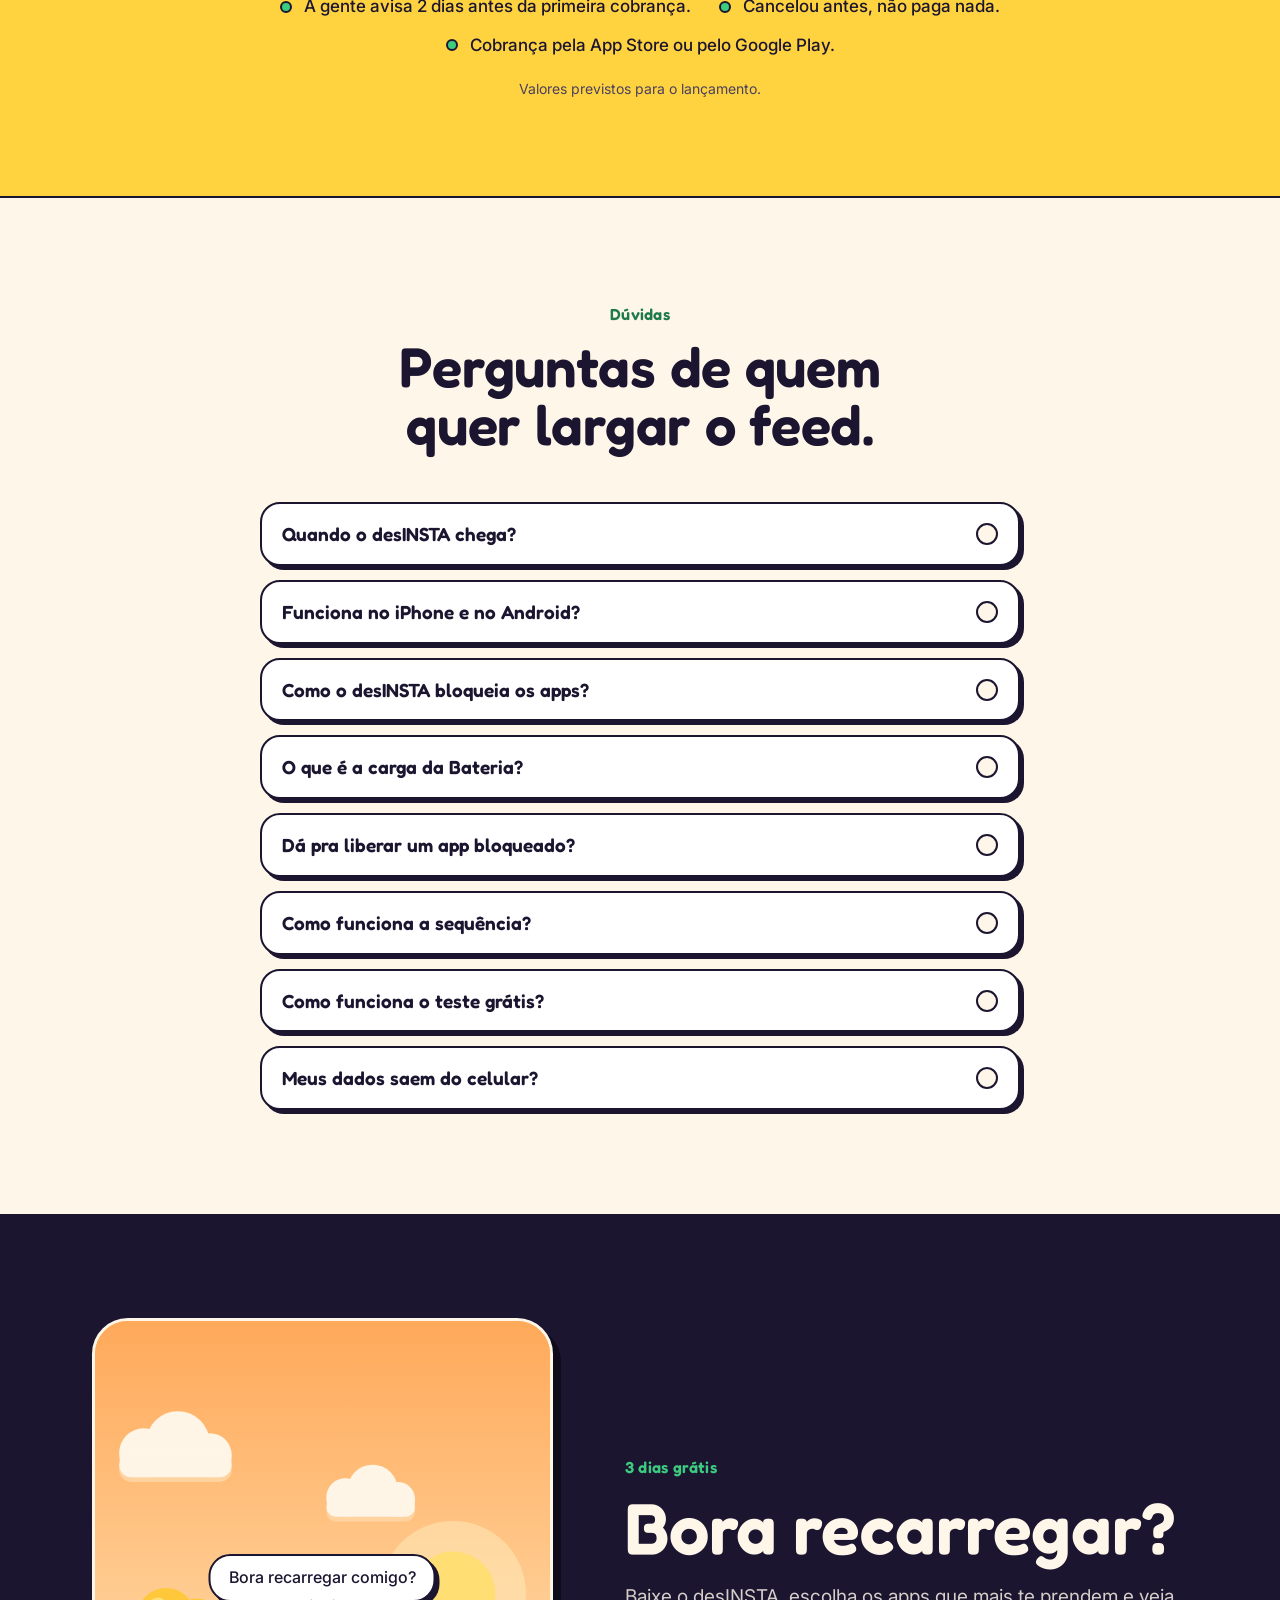
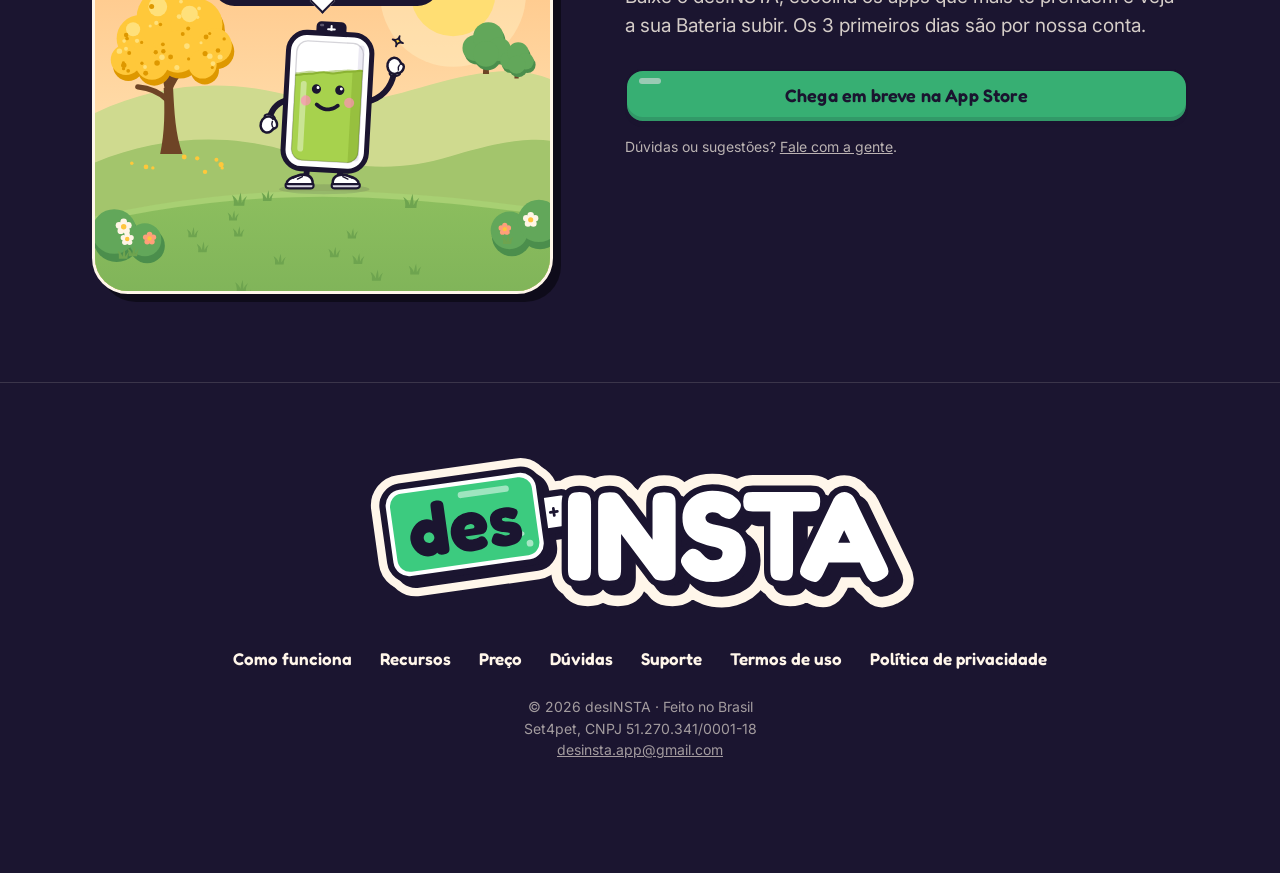
==== commit 7a5b1c66: "Site do desINSTA (21/11/2026) Co-Authored-By: Claude Opus 5.5 <noreply@anthropic.com>" ====
--- a/index.html
+++ b/index.html
@@ -24,7 +24,7 @@
 <link rel="preconnect" href="https://fonts.googleapis.com">
 <link rel="preconnect" href="https://fonts.gstatic.com" crossorigin>
 <link rel="stylesheet" href="https://fonts.googleapis.com/css2?family=Fredoka:wght@500;600;700&family=Inter:wght@400;500;600;700&display=swap">
-<link rel="stylesheet" href="estilo.css">
+<link rel="stylesheet" href="estilo.css?v=20261121b">
 </head>
 <body>
 <a class="pular" href="#conteudo">Pular para o conteúdo</a>
@@ -348,8 +348,8 @@
 </footer>
 
 
-<script src="assets/bateria-core.js"></script>
-<script src="js/bateria-site.js"></script>
-<script src="js/site.js"></script>
+<script src="assets/bateria-core.js?v=20261121b"></script>
+<script src="js/bateria-site.js?v=20261121b"></script>
+<script src="js/site.js?v=20261121b"></script>
 </body>
 </html>
--- a/estilo.css
+++ b/estilo.css
@@ -216,7 +216,7 @@
 .historia[data-faixa="2"] { --h-fundo: #ECE4FA; }
 .historia[data-faixa="1"] { --h-fundo: #121A42; }
 .historia[data-faixa="0"] { --h-fundo: #1F2229; }
-.historia-fixo { position: sticky; top: 0; height: 100vh; height: 100svh; overflow: hidden; }
+.historia-fixo { position: sticky; top: 0; height: 100vh; height: 100dvh; overflow: hidden; }
 .historia-palco { position: absolute; inset: 0; background: var(--h-fundo); transition: background-color .6s ease; }
 /* a mão com o celular (foto do Pexels, recortada em volta do celular: x 180 a 1050, y 180 a 1640 de 1200 × 2133);
    a tela do celular é a janela com o cenário e a Bateria */
@@ -225,6 +225,13 @@
 .mao-tela { position: absolute; left: 17.93%; top: 8.22%; width: 63.45%; height: 82.74%; border-radius: 11% / 5.4%; background: #5DBDF7; }
 .mao-entalhe { position: absolute; z-index: 3; left: 32%; top: 0; width: 36%; height: 3.4%; background: #0d0d0f; border-radius: 0 0 14px 14px; }
 .historia[data-faixa="1"] .mao, .historia[data-faixa="0"] .mao { border-color: var(--creme); box-shadow: 6px 6px 0 rgba(0, 0, 0, .45); }
+/* no celular e no tablet, a foto da mão enche a tela inteira (o JS põe a foto e a tela do celular no lugar) */
+@media (max-width: 1023px) {
+  .historia-palco { background: #2e2f32; }
+  .historia-palco .mao { inset: 0; border: 0; border-radius: 0; box-shadow: none; aspect-ratio: auto; }
+  .historia-palco .mao-tela { z-index: 2; }
+  .historia-palco .mao::after { content: ''; position: absolute; inset: 0; pointer-events: none; background: linear-gradient(180deg, rgba(0,0,0,.35), rgba(0,0,0,0) 18%, rgba(0,0,0,0) 70%, rgba(0,0,0,.35)); }
+}
 .carga-chip {
   position: absolute; z-index: 4; top: calc(env(safe-area-inset-top, 0px) + 16px); left: 50%; transform: translateX(-50%);
   display: flex; align-items: center; gap: 10px; padding: 6px 16px 6px 12px; white-space: nowrap;
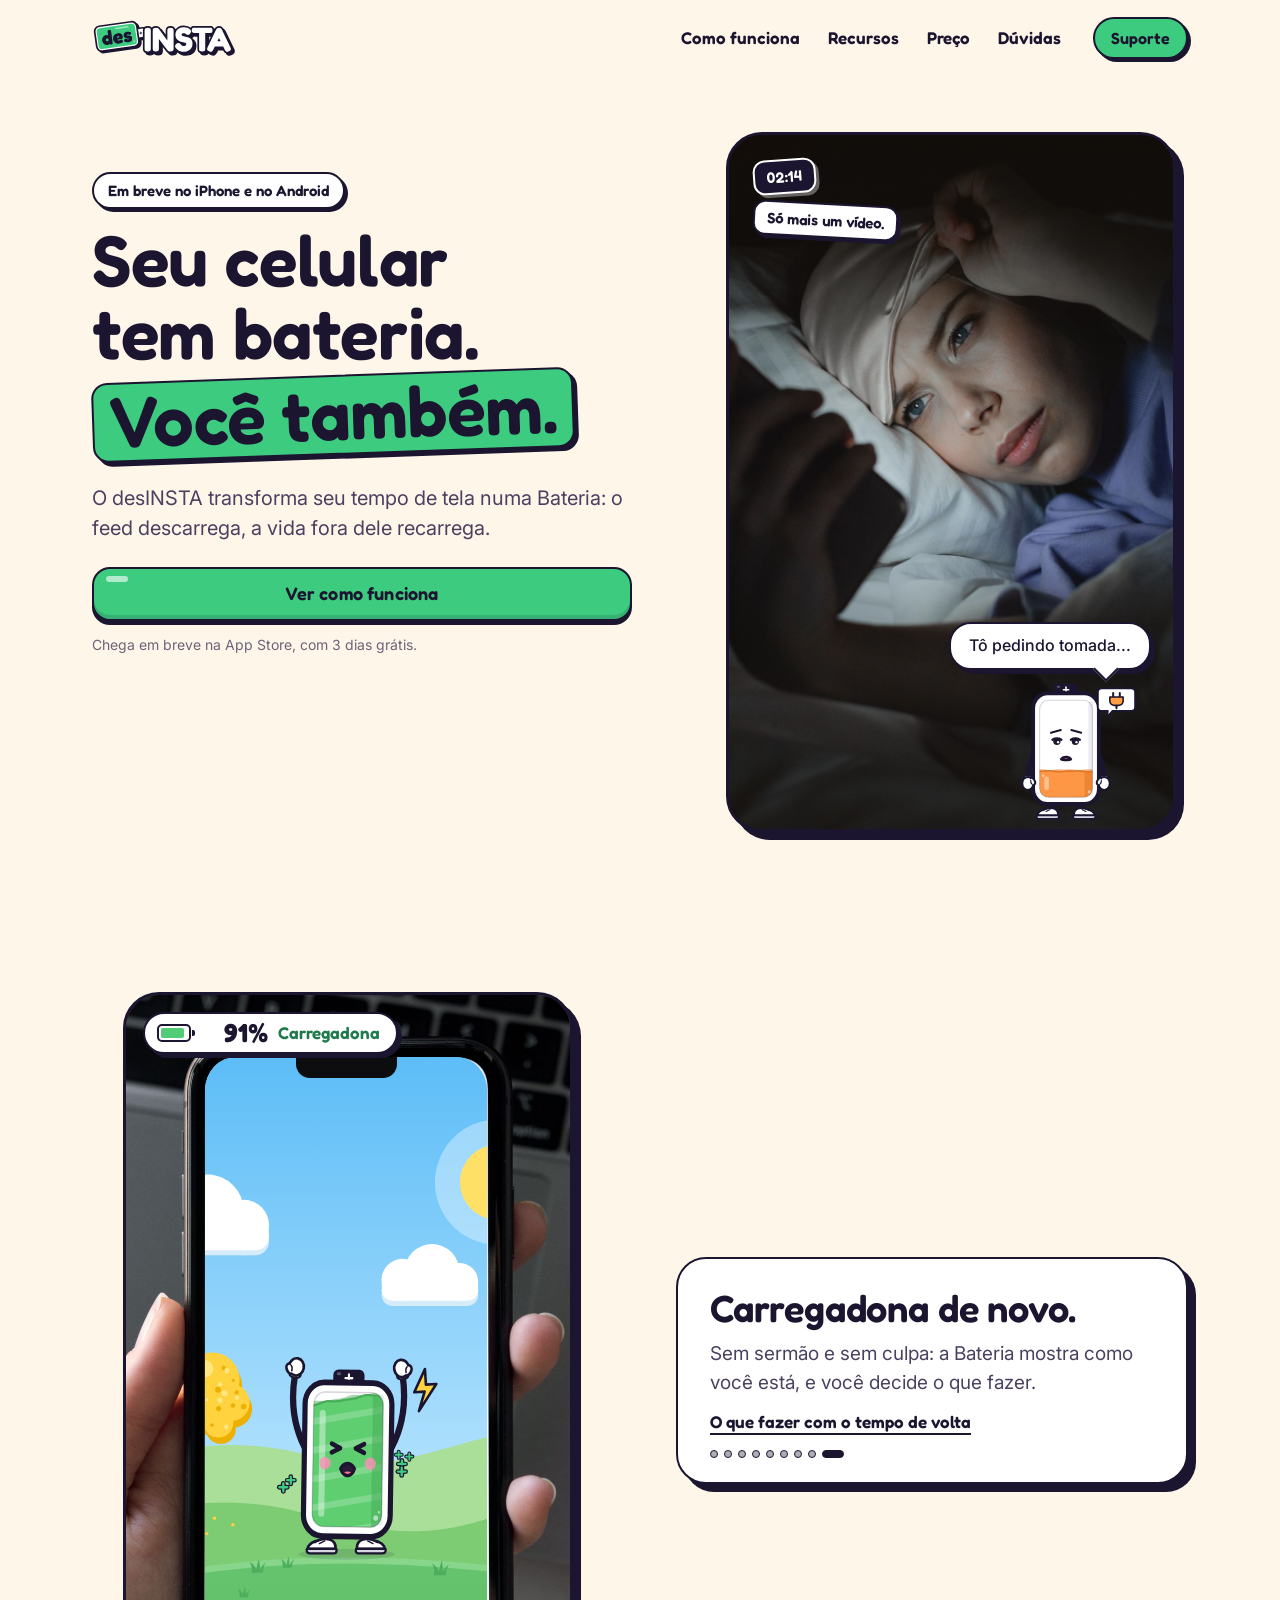
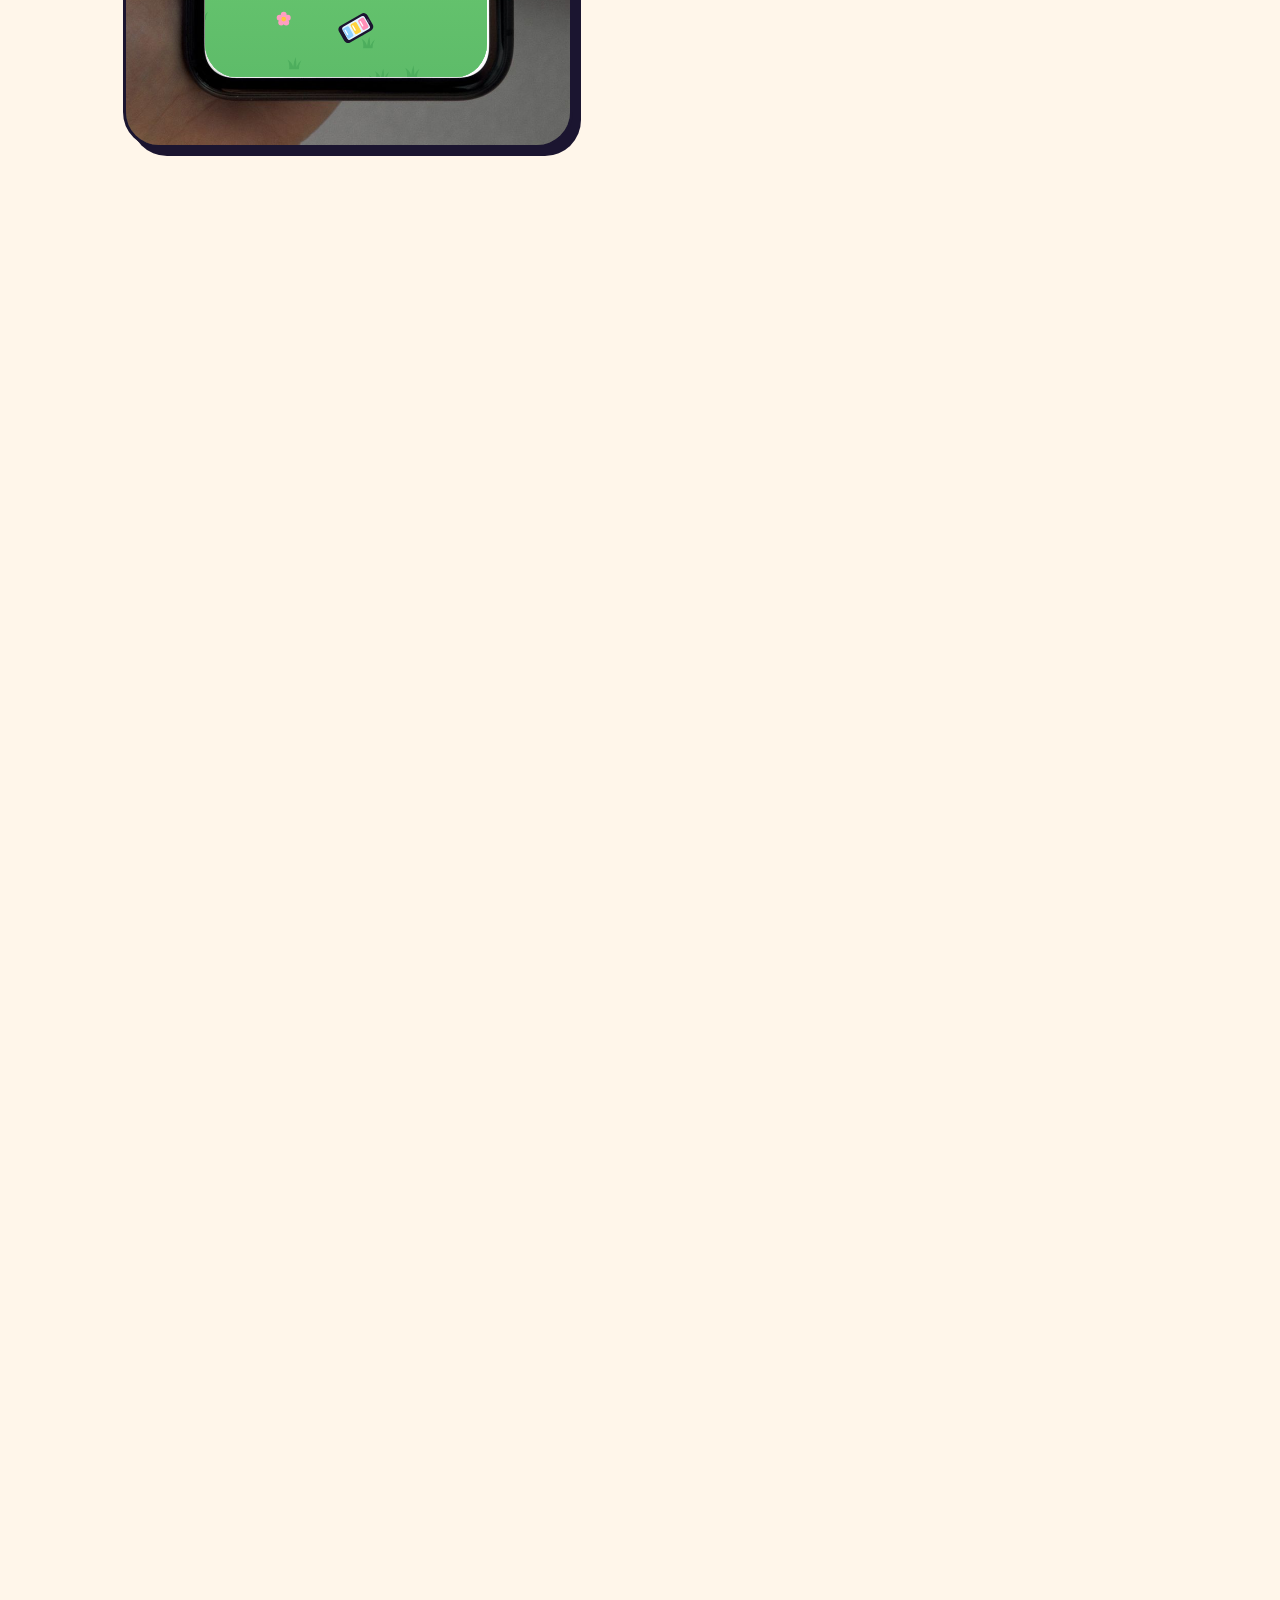
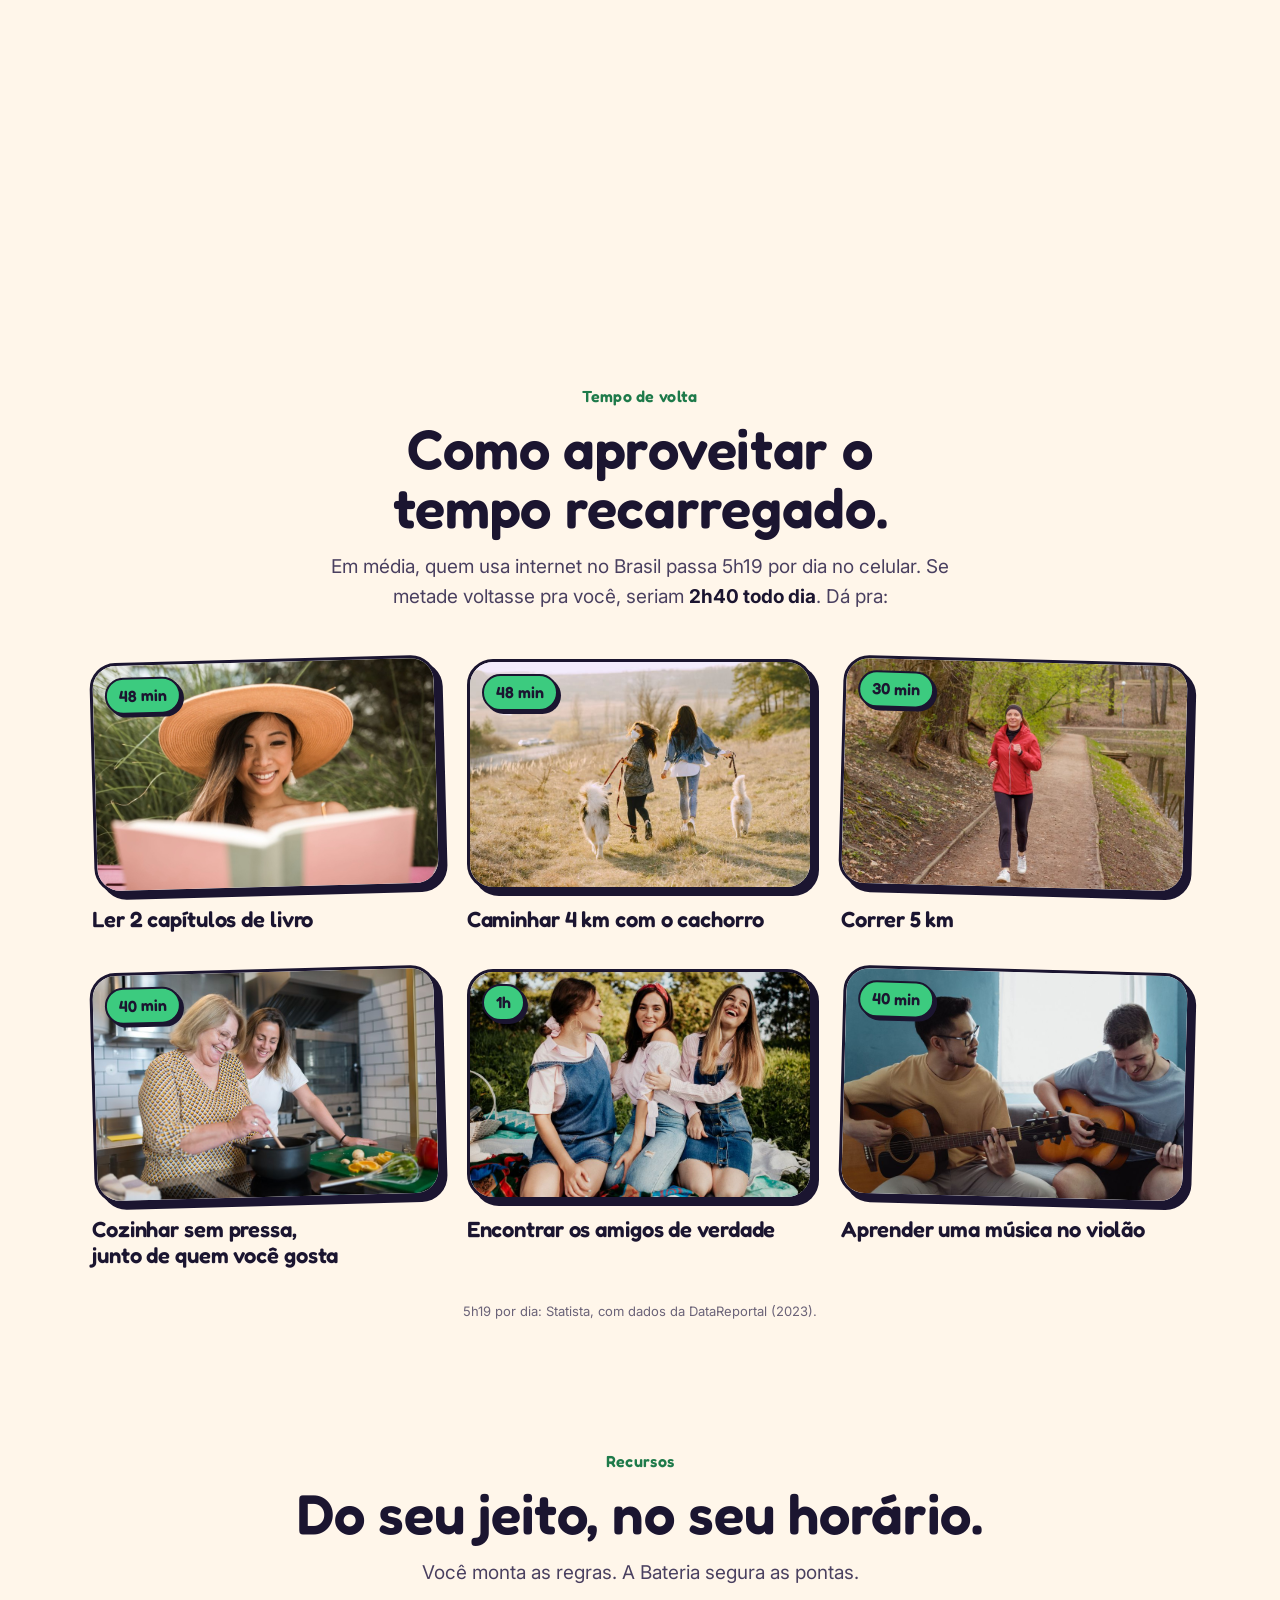
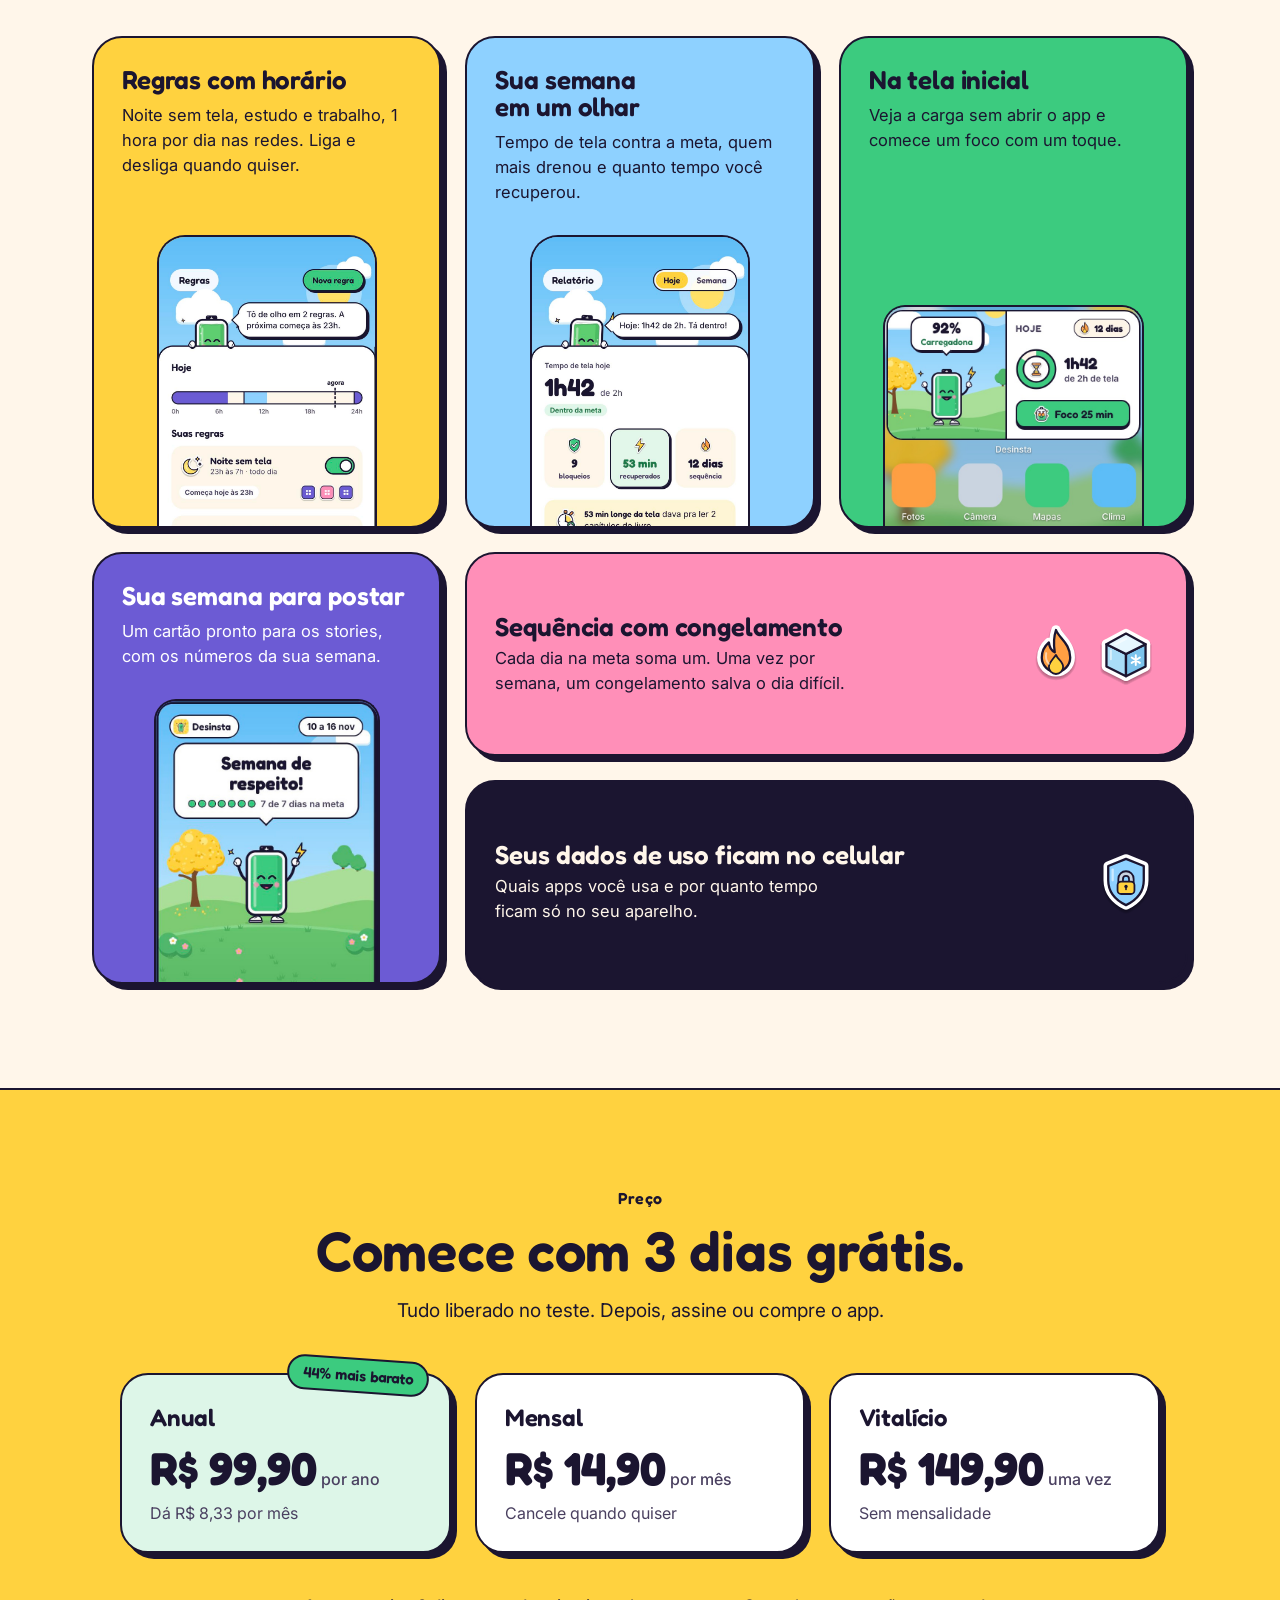
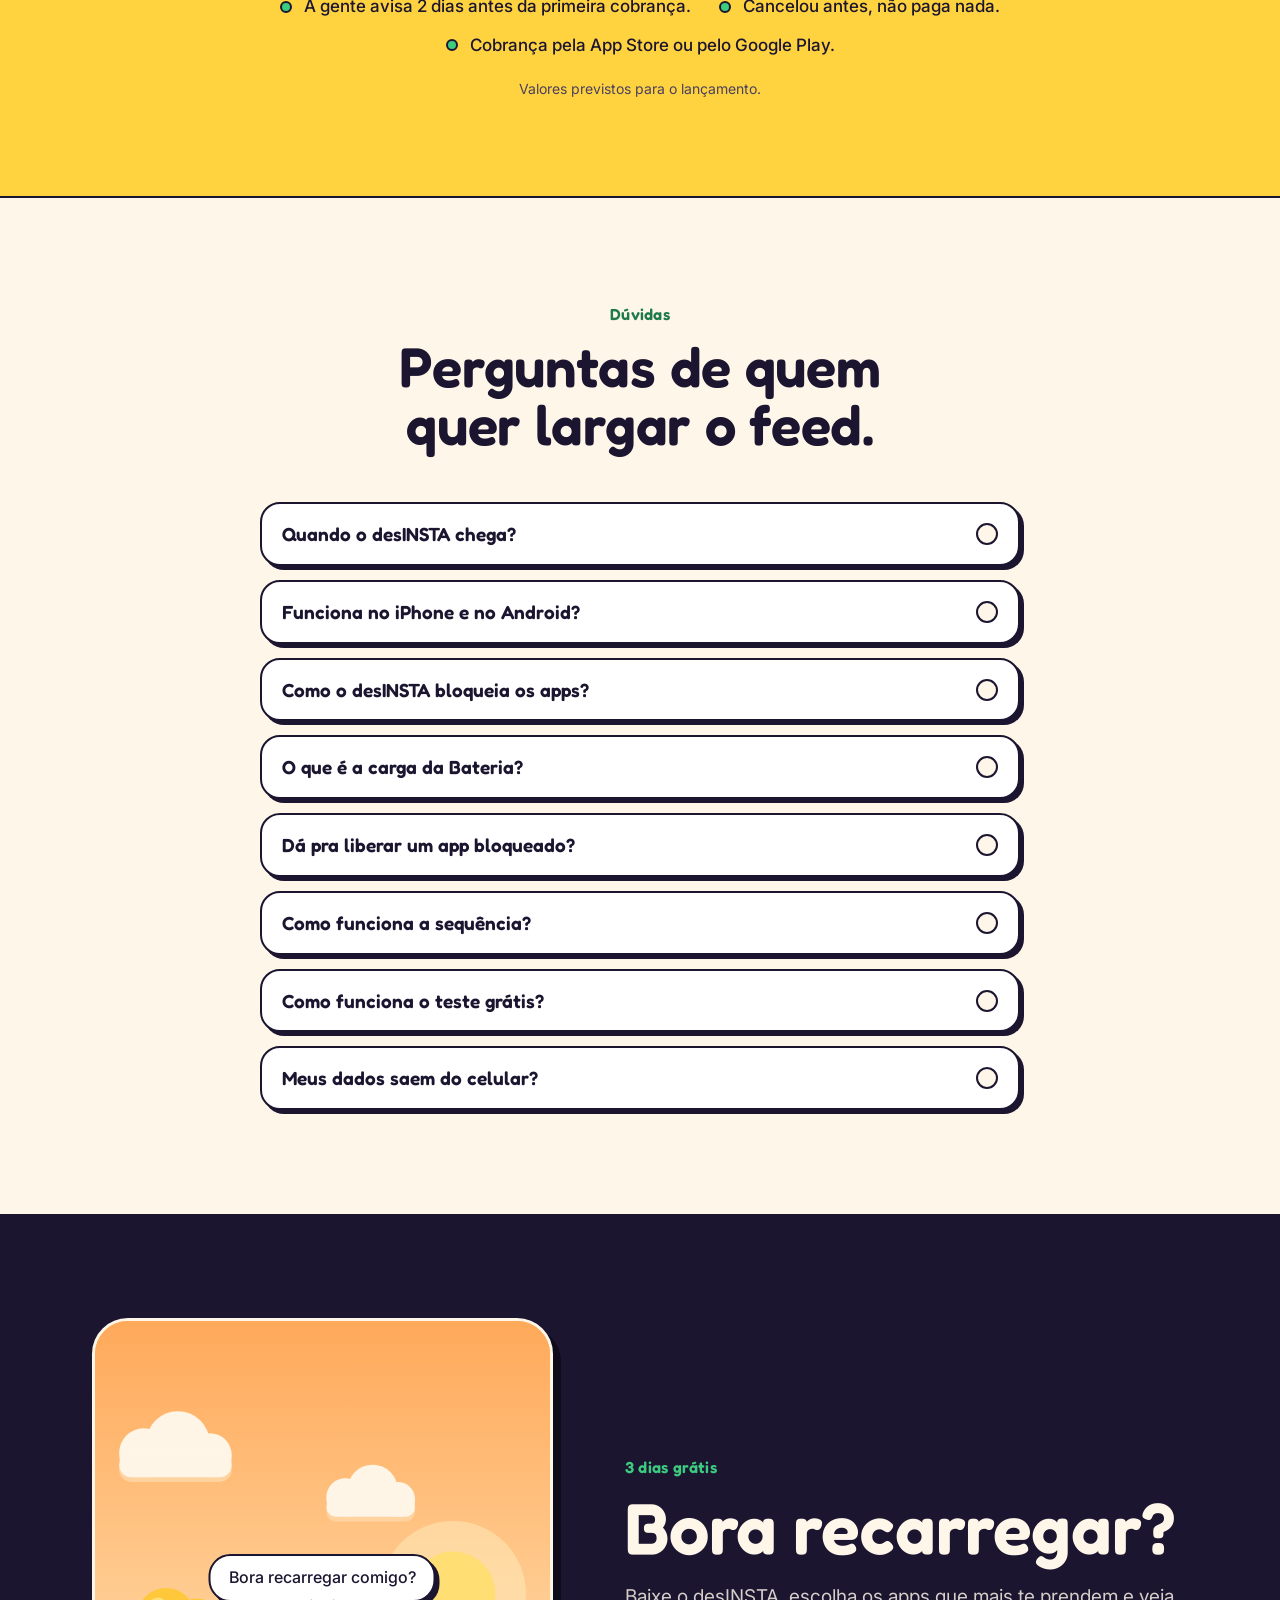
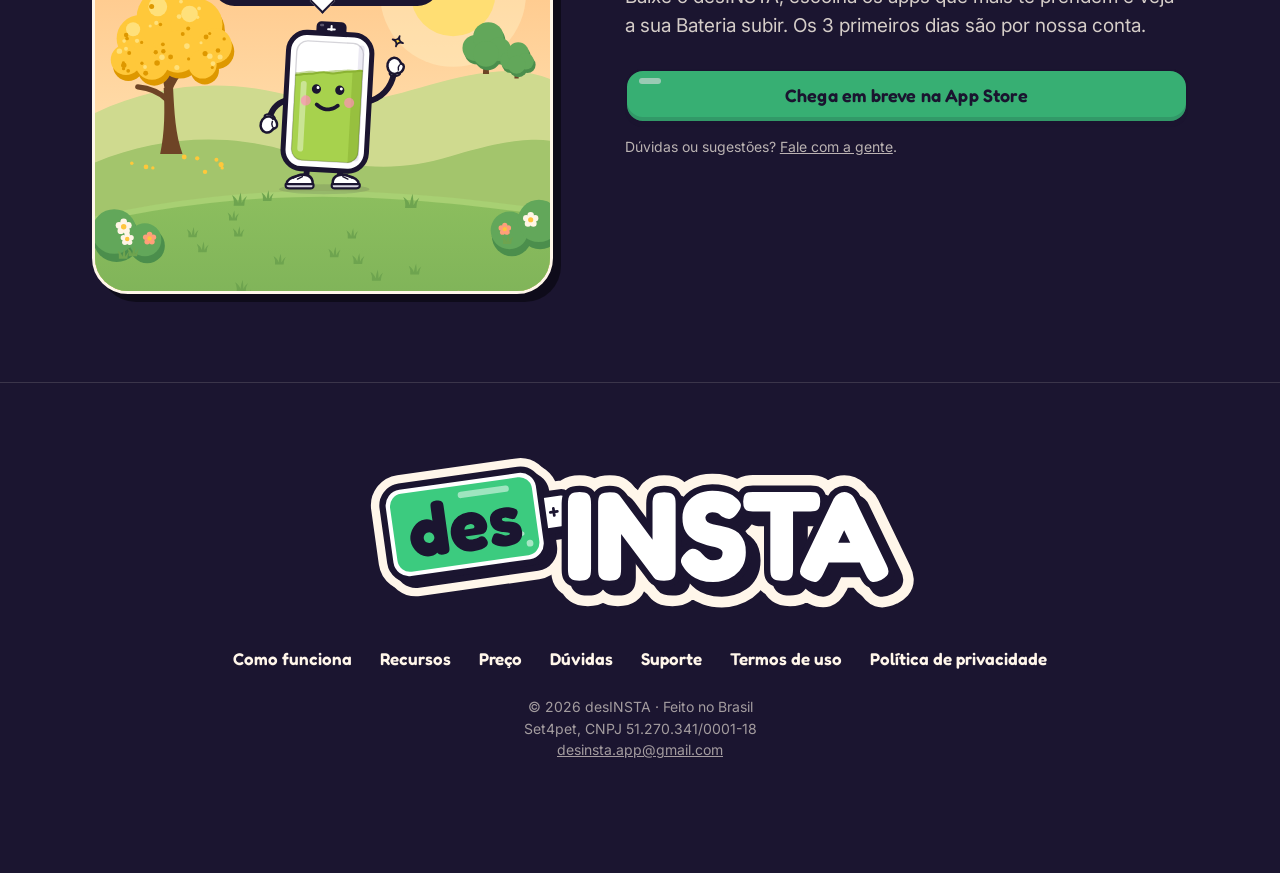
==== commit d7457985: "Site do desINSTA (21/11/2026) Co-Authored-By: Claude Opus 5.5 <noreply@anthropic.com>" ====
--- a/index.html
+++ b/index.html
@@ -24,7 +24,7 @@
 <link rel="preconnect" href="https://fonts.googleapis.com">
 <link rel="preconnect" href="https://fonts.gstatic.com" crossorigin>
 <link rel="stylesheet" href="https://fonts.googleapis.com/css2?family=Fredoka:wght@500;600;700&family=Inter:wght@400;500;600;700&display=swap">
-<link rel="stylesheet" href="estilo.css?v=20261121b">
+<link rel="stylesheet" href="estilo.css?v=20261121c">
 </head>
 <body>
 <a class="pular" href="#conteudo">Pular para o conteúdo</a>
@@ -348,8 +348,8 @@
 </footer>
 
 
-<script src="assets/bateria-core.js?v=20261121b"></script>
-<script src="js/bateria-site.js?v=20261121b"></script>
-<script src="js/site.js?v=20261121b"></script>
+<script src="assets/bateria-core.js?v=20261121c"></script>
+<script src="js/bateria-site.js?v=20261121c"></script>
+<script src="js/site.js?v=20261121c"></script>
 </body>
 </html>
--- a/estilo.css
+++ b/estilo.css
@@ -464,3 +464,16 @@
 /* fim da página: o botão da loja enquanto o app não está nela (no dia da aprovação vira o selo "Baixar na App Store") */
 .loja-em-breve { cursor: default; opacity: .85; }
 .loja-em-breve:active { transform: none; }
+
+/* espaço entre as partes no celular: mais justo (o do computador fica como está) */
+@media (max-width: 639px) {
+  .cabeca { margin-bottom: 28px; }
+  .tempo { padding-top: 56px; padding-bottom: 24px; }
+  .tempo-fonte { margin-top: 20px; }
+  .blocos { padding-top: 40px; padding-bottom: 56px; }
+  .preco { padding-block: 48px; }
+  .duvidas { padding-top: 56px; padding-bottom: 56px; }
+  .final { padding-block: 56px 48px; }
+  .final-dentro { gap: 28px; }
+  .rodape { padding-bottom: calc(env(safe-area-inset-bottom, 0px) + 40px); }
+}
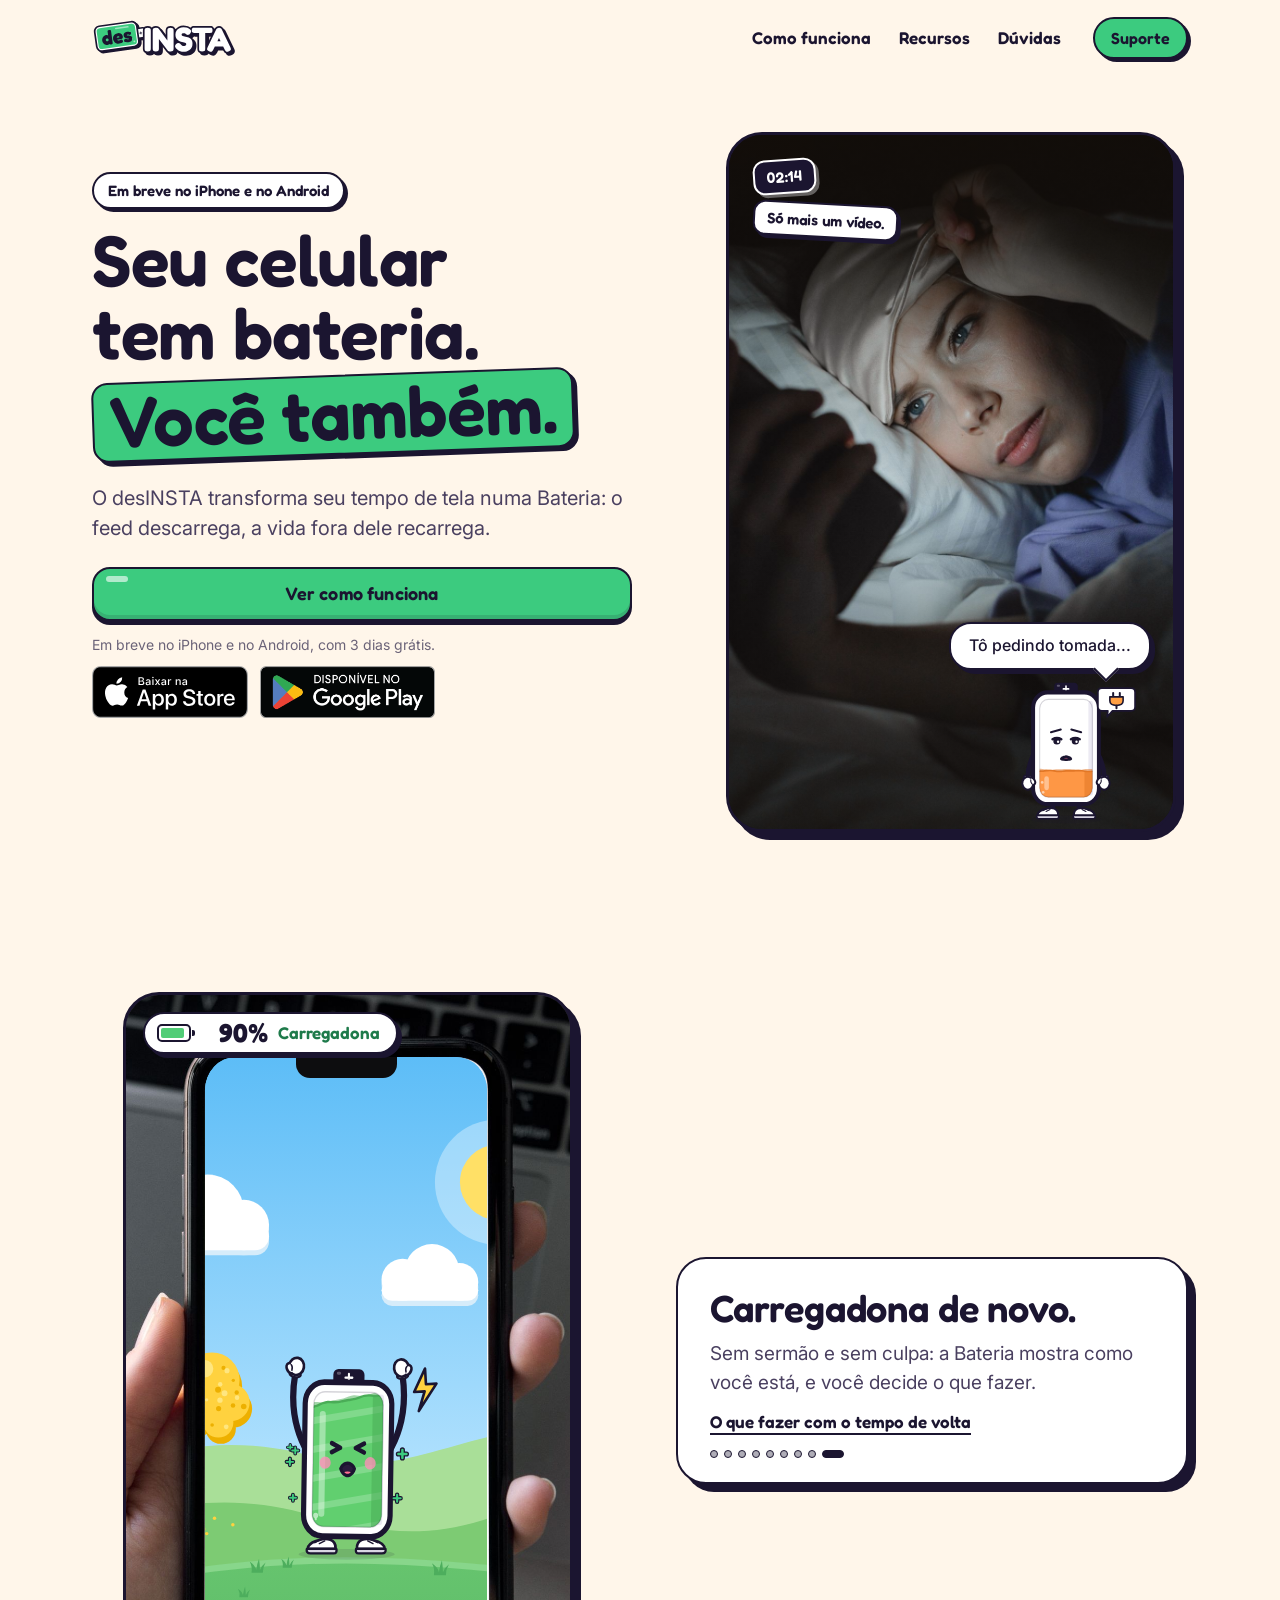
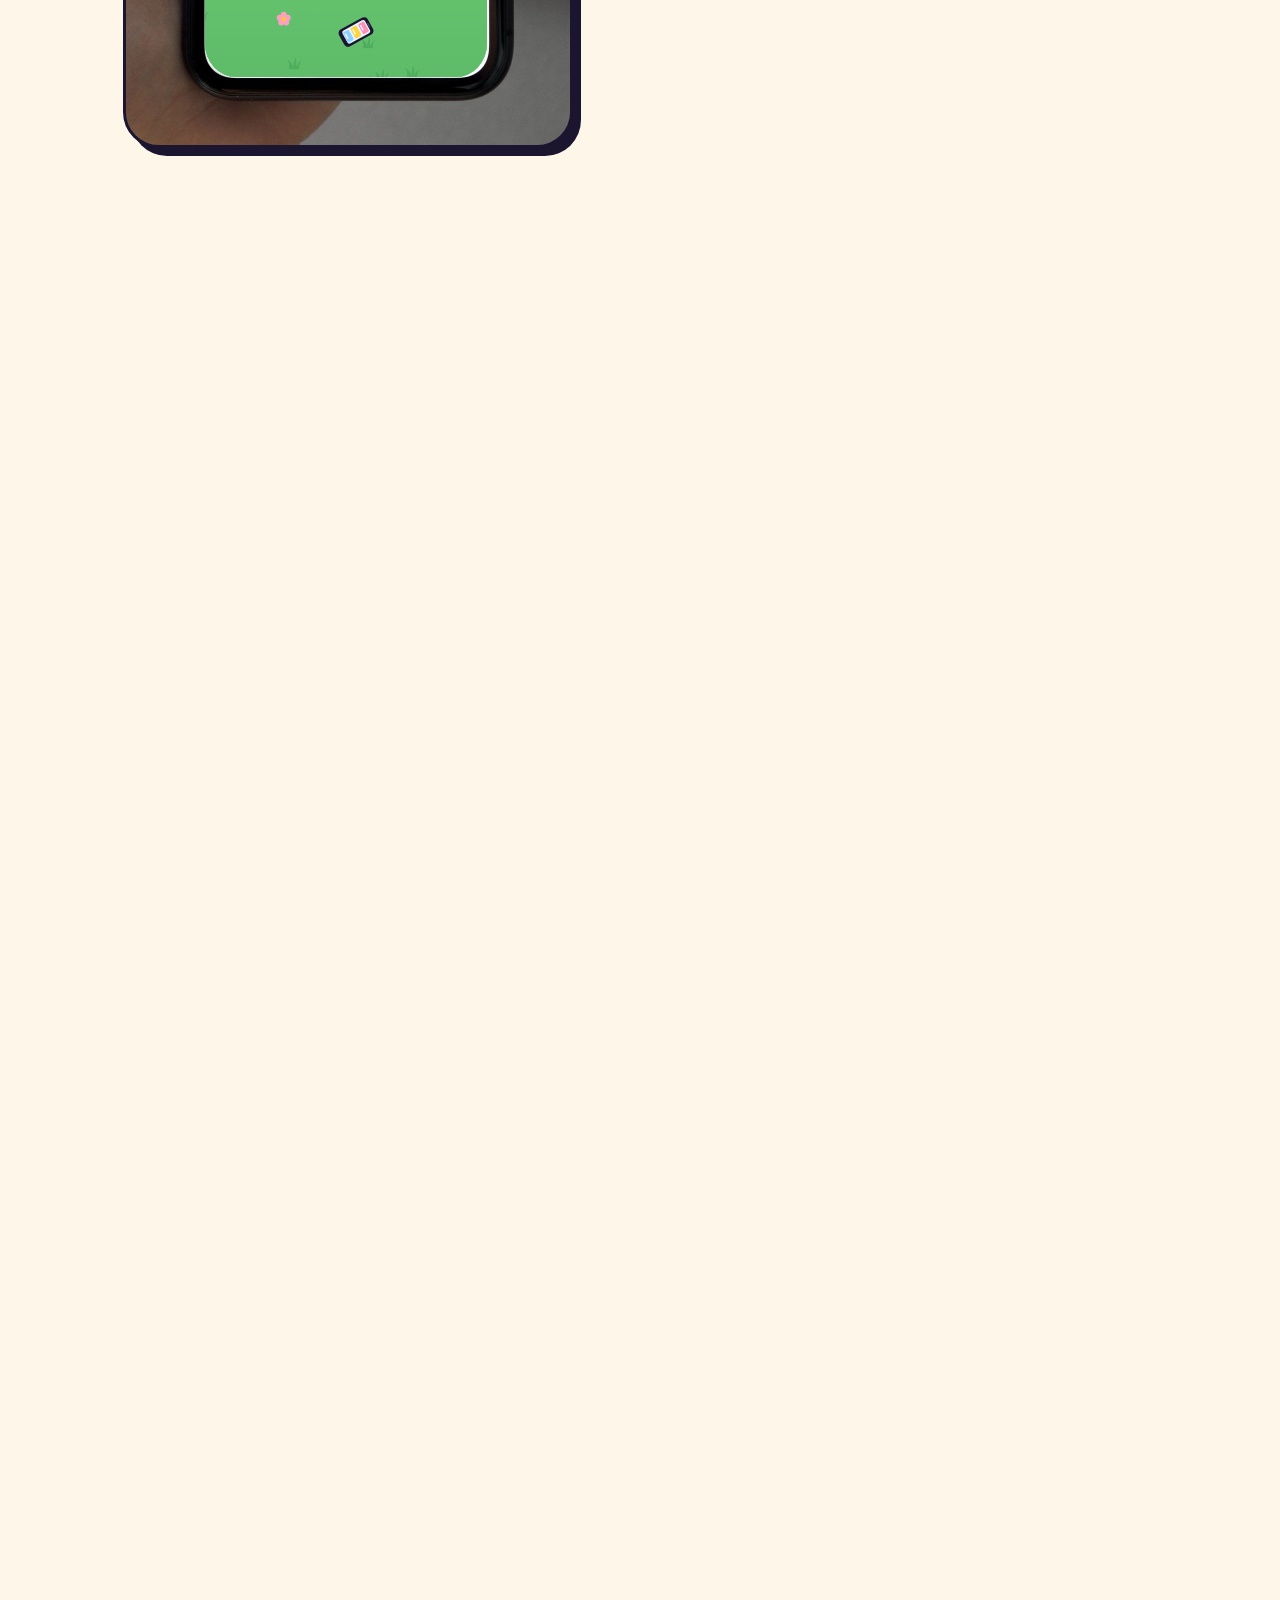
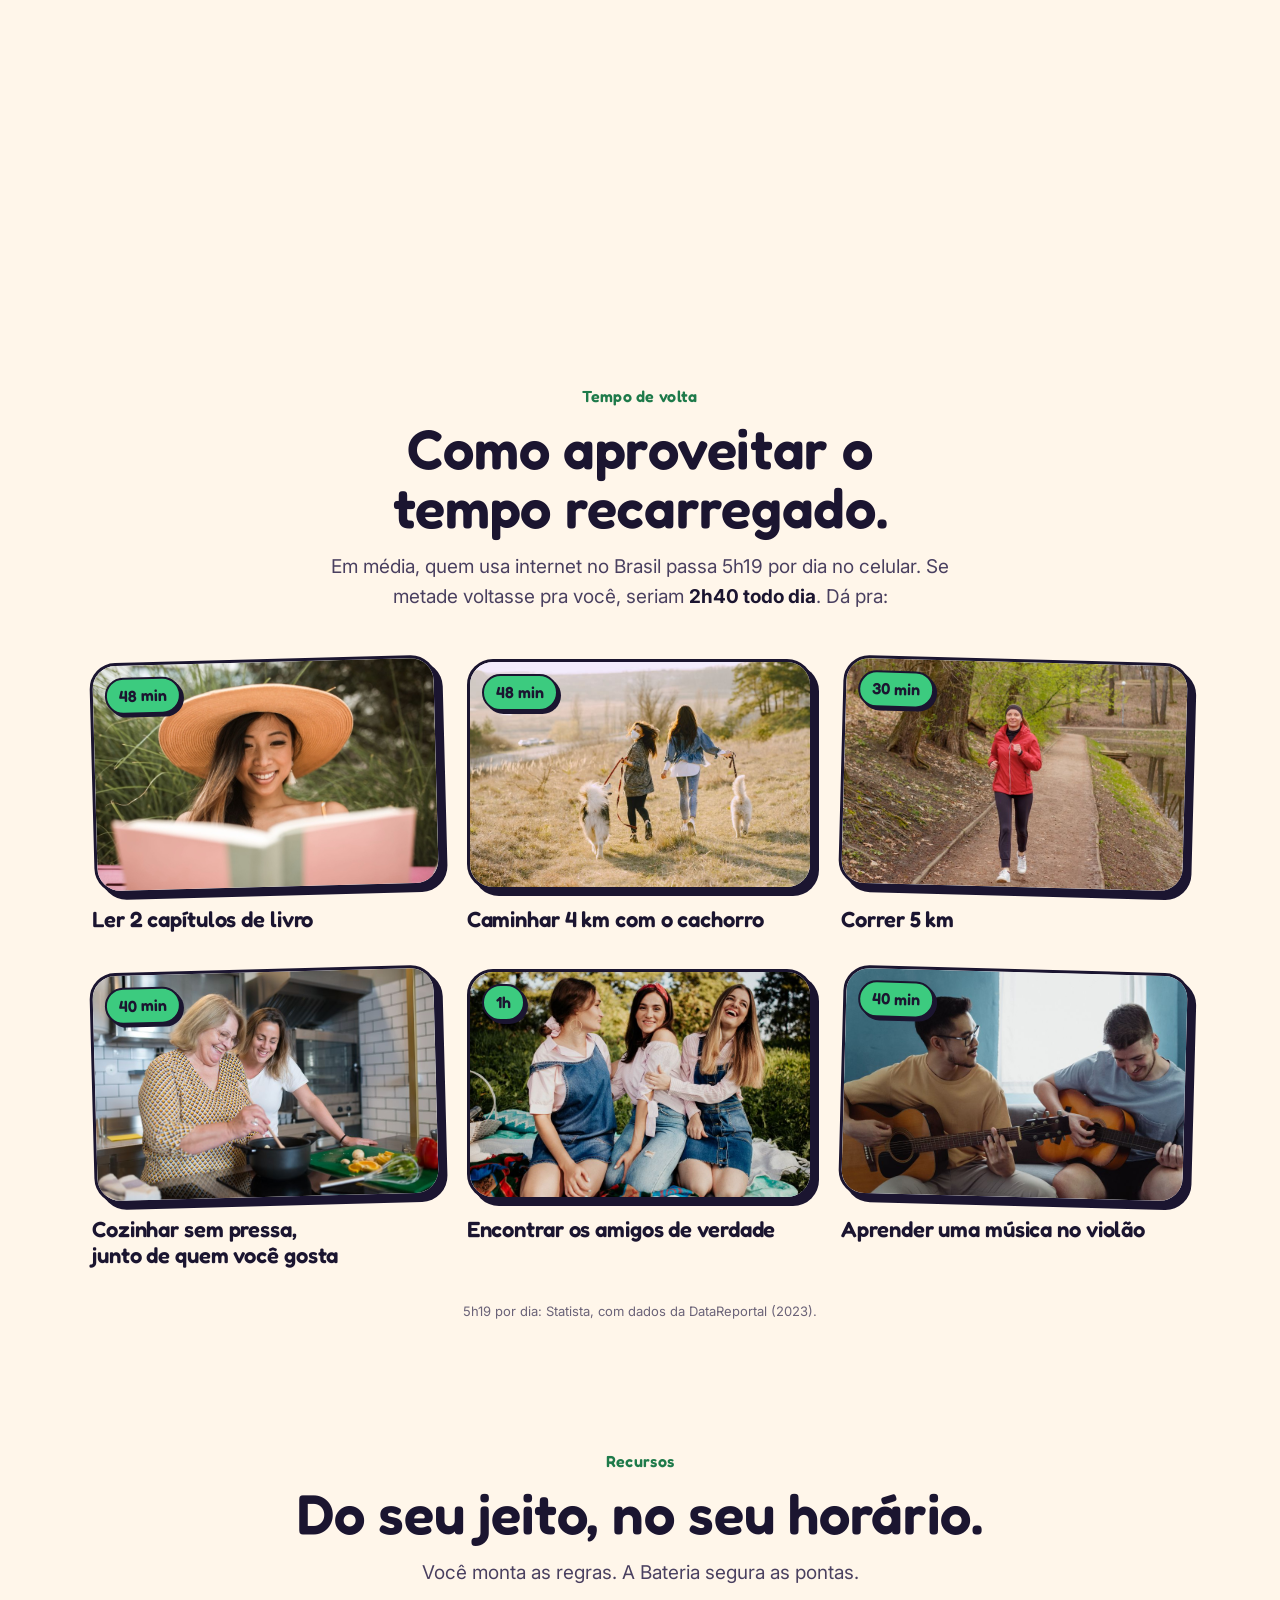
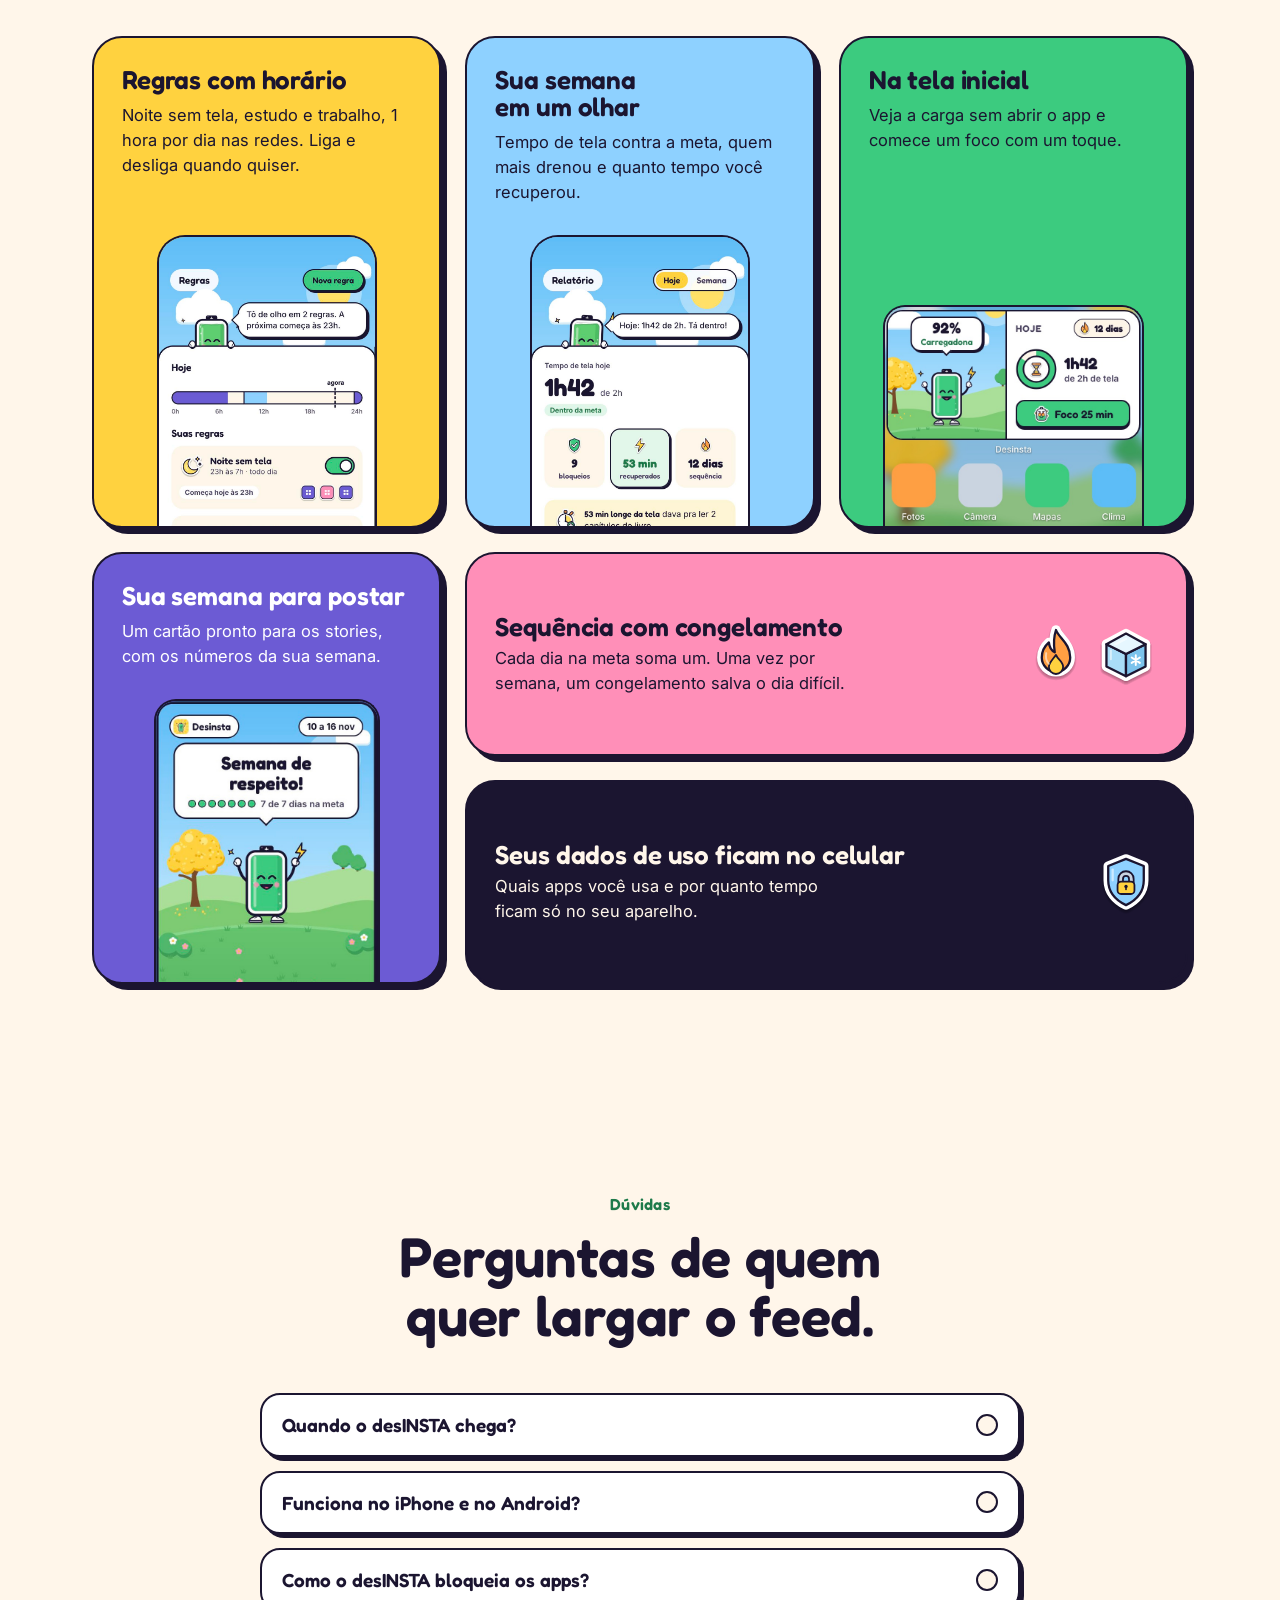
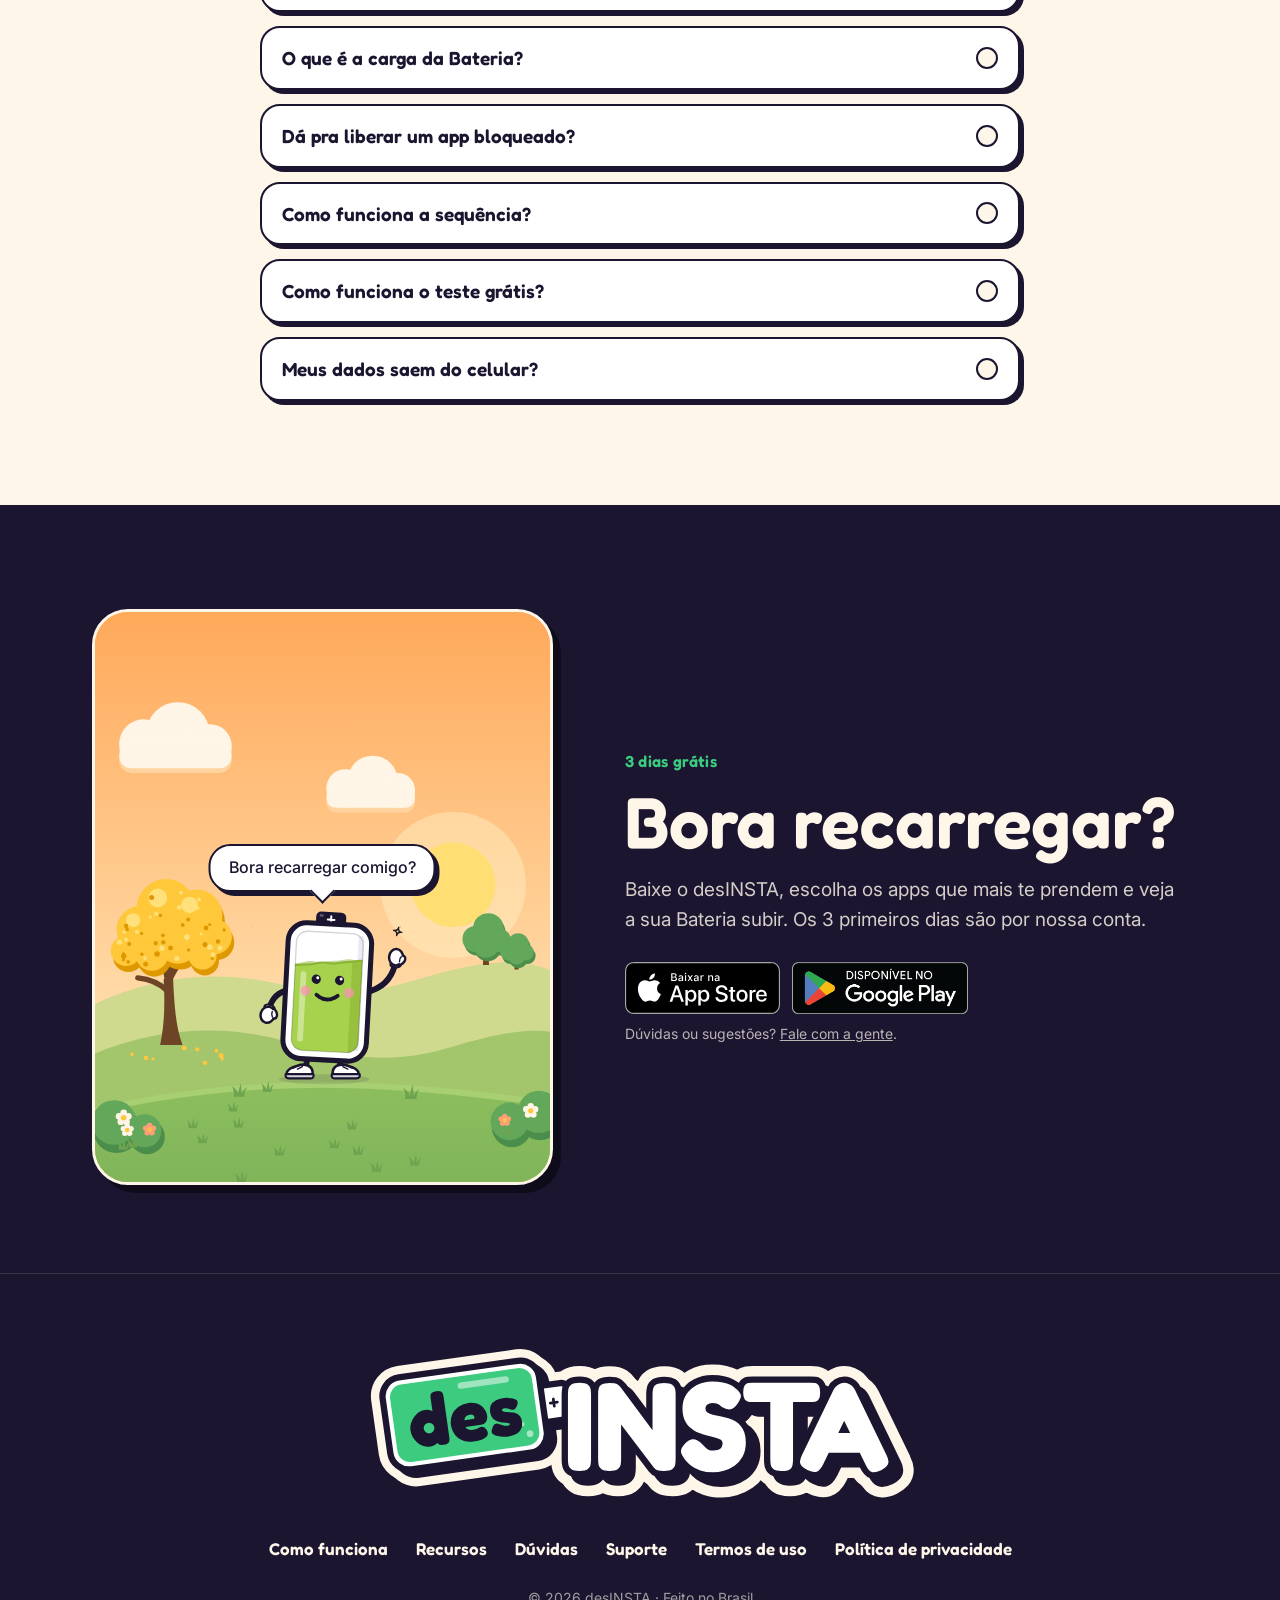
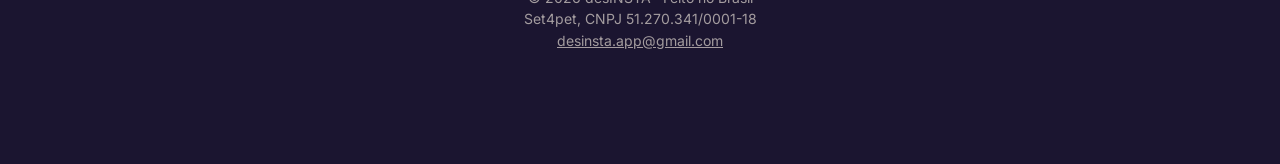
==== commit 29d90fb8: "Site do desINSTA (21/11/2026) Co-Authored-By: Claude Opus 5.5 <noreply@anthropic.com>" ====
--- a/index.html
+++ b/index.html
@@ -24,7 +24,7 @@
 <link rel="preconnect" href="https://fonts.googleapis.com">
 <link rel="preconnect" href="https://fonts.gstatic.com" crossorigin>
 <link rel="stylesheet" href="https://fonts.googleapis.com/css2?family=Fredoka:wght@500;600;700&family=Inter:wght@400;500;600;700&display=swap">
-<link rel="stylesheet" href="estilo.css?v=20261121c">
+<link rel="stylesheet" href="estilo.css?v=20261121d">
 </head>
 <body>
 <a class="pular" href="#conteudo">Pular para o conteúdo</a>
@@ -35,7 +35,6 @@
     <nav class="menu" aria-label="Seções da página">
       <a href="#como-funciona">Como funciona</a>
       <a href="#recursos">Recursos</a>
-      <a href="#preco">Preço</a>
       <a href="#duvidas">Dúvidas</a>
     </nav>
     <a class="botao-pilula" href="suporte.html">Suporte</a>
@@ -65,7 +64,11 @@
       <div class="lista-campos">
         <a class="botao-principal" href="#como-funciona">Ver como funciona</a>
       </div>
-      <p class="lista-nota">Chega em breve na App Store, com 3 dias grátis.</p>
+      <p class="lista-nota selos-nota">Em breve no iPhone e no Android, com 3 dias grátis.</p>
+      <div class="selos-lojas" aria-label="Em breve na App Store e no Google Play">
+        <span class="selo-loja"><img src="assets/lojas/app-store-pt-br.svg" alt="Baixar na App Store" width="120" height="40"></span>
+        <span class="selo-loja"><img src="assets/lojas/google-play-pt-br.png" alt="Disponível no Google Play" width="135" height="40"></span>
+      </div>
     </div>
   </section>
 
@@ -231,41 +234,6 @@
     </div>
   </section>
 
-  <!-- ===================================================== preço -->
-  <section class="preco" id="preco" aria-labelledby="preco-titulo">
-    <div class="largura">
-      <div class="cabeca">
-        <p class="olho">Preço</p>
-        <h2 id="preco-titulo">Comece com 3 dias grátis.</h2>
-        <p class="cabeca-sub">Tudo liberado no teste. Depois, assine ou compre o app.</p>
-      </div>
-      <div class="planos">
-        <article class="plano plano-destaque">
-          <p class="plano-selo">44% mais barato</p>
-          <h3>Anual</h3>
-          <p class="plano-preco">R$ 99,90<span> por ano</span></p>
-          <p class="plano-mes">Dá R$ 8,33 por mês</p>
-        </article>
-        <article class="plano">
-          <h3>Mensal</h3>
-          <p class="plano-preco">R$ 14,90<span> por mês</span></p>
-          <p class="plano-mes">Cancele quando quiser</p>
-        </article>
-        <article class="plano">
-          <h3>Vitalício</h3>
-          <p class="plano-preco">R$ 149,90<span> uma vez</span></p>
-          <p class="plano-mes">Sem mensalidade</p>
-        </article>
-      </div>
-      <ul class="preco-itens">
-        <li>A gente avisa 2 dias antes da primeira cobrança.</li>
-        <li>Cancelou antes, não paga nada.</li>
-        <li>Cobrança pela App Store ou pelo Google Play.</li>
-      </ul>
-      <p class="preco-nota">Valores previstos para o lançamento.</p>
-    </div>
-  </section>
-
   <!-- ===================================================== dúvidas -->
   <section class="duvidas largura" id="duvidas" aria-labelledby="duvidas-titulo">
     <div class="cabeca">
@@ -322,8 +290,9 @@
         <p class="olho">3 dias grátis</p>
         <h2 id="final-titulo">Bora recarregar?</h2>
         <p class="cabeca-sub">Baixe o desINSTA, escolha os apps que mais te prendem e veja a sua Bateria subir. Os 3 primeiros dias são por nossa conta.</p>
-        <div class="lista-campos">
-          <span class="botao-principal loja-em-breve" aria-disabled="true">Chega em breve na App Store</span>
+        <div class="selos-lojas" aria-label="Em breve na App Store e no Google Play">
+          <span class="selo-loja"><img src="assets/lojas/app-store-pt-br.svg" alt="Baixar na App Store" width="120" height="40"></span>
+          <span class="selo-loja"><img src="assets/lojas/google-play-pt-br.png" alt="Disponível no Google Play" width="135" height="40"></span>
         </div>
         <p class="lista-nota">Dúvidas ou sugestões? <a href="suporte.html">Fale com a gente</a>.</p>
       </div>
@@ -337,7 +306,6 @@
     <nav class="rodape-links" aria-label="Atalhos">
       <a href="#como-funciona">Como funciona</a>
       <a href="#recursos">Recursos</a>
-      <a href="#preco">Preço</a>
       <a href="#duvidas">Dúvidas</a>
       <a href="suporte.html">Suporte</a>
       <a href="termos.html">Termos de uso</a>
@@ -348,8 +316,8 @@
 </footer>
 
 
-<script src="assets/bateria-core.js?v=20261121c"></script>
-<script src="js/bateria-site.js?v=20261121c"></script>
-<script src="js/site.js?v=20261121c"></script>
+<script src="assets/bateria-core.js?v=20261121d"></script>
+<script src="js/bateria-site.js?v=20261121d"></script>
+<script src="js/site.js?v=20261121d"></script>
 </body>
 </html>
--- a/estilo.css
+++ b/estilo.css
@@ -477,3 +477,12 @@
   .final-dentro { gap: 28px; }
   .rodape { padding-bottom: calc(env(safe-area-inset-bottom, 0px) + 40px); }
 }
+
+/* selos oficiais das lojas (sem alterar o desenho; espaço livre em volta e a mesma altura nos dois) */
+.selos-lojas { display: flex; flex-wrap: wrap; align-items: center; gap: 12px; margin-top: 10px; }
+.selo-loja { display: inline-flex; }
+.selo-loja img { display: block; height: 48px; width: auto; }
+.heroi-folha .selos-lojas { justify-content: center; }
+.final .selos-lojas { margin-top: 24px; }
+@media (min-width: 1024px) { .heroi-folha .selos-lojas { justify-content: flex-start; } .selo-loja img { height: 52px; } }
+@media (max-width: 639px) { .heroi-folha .selos-nota { display: none; } .heroi-folha .selos-lojas { margin-top: 12px; } }
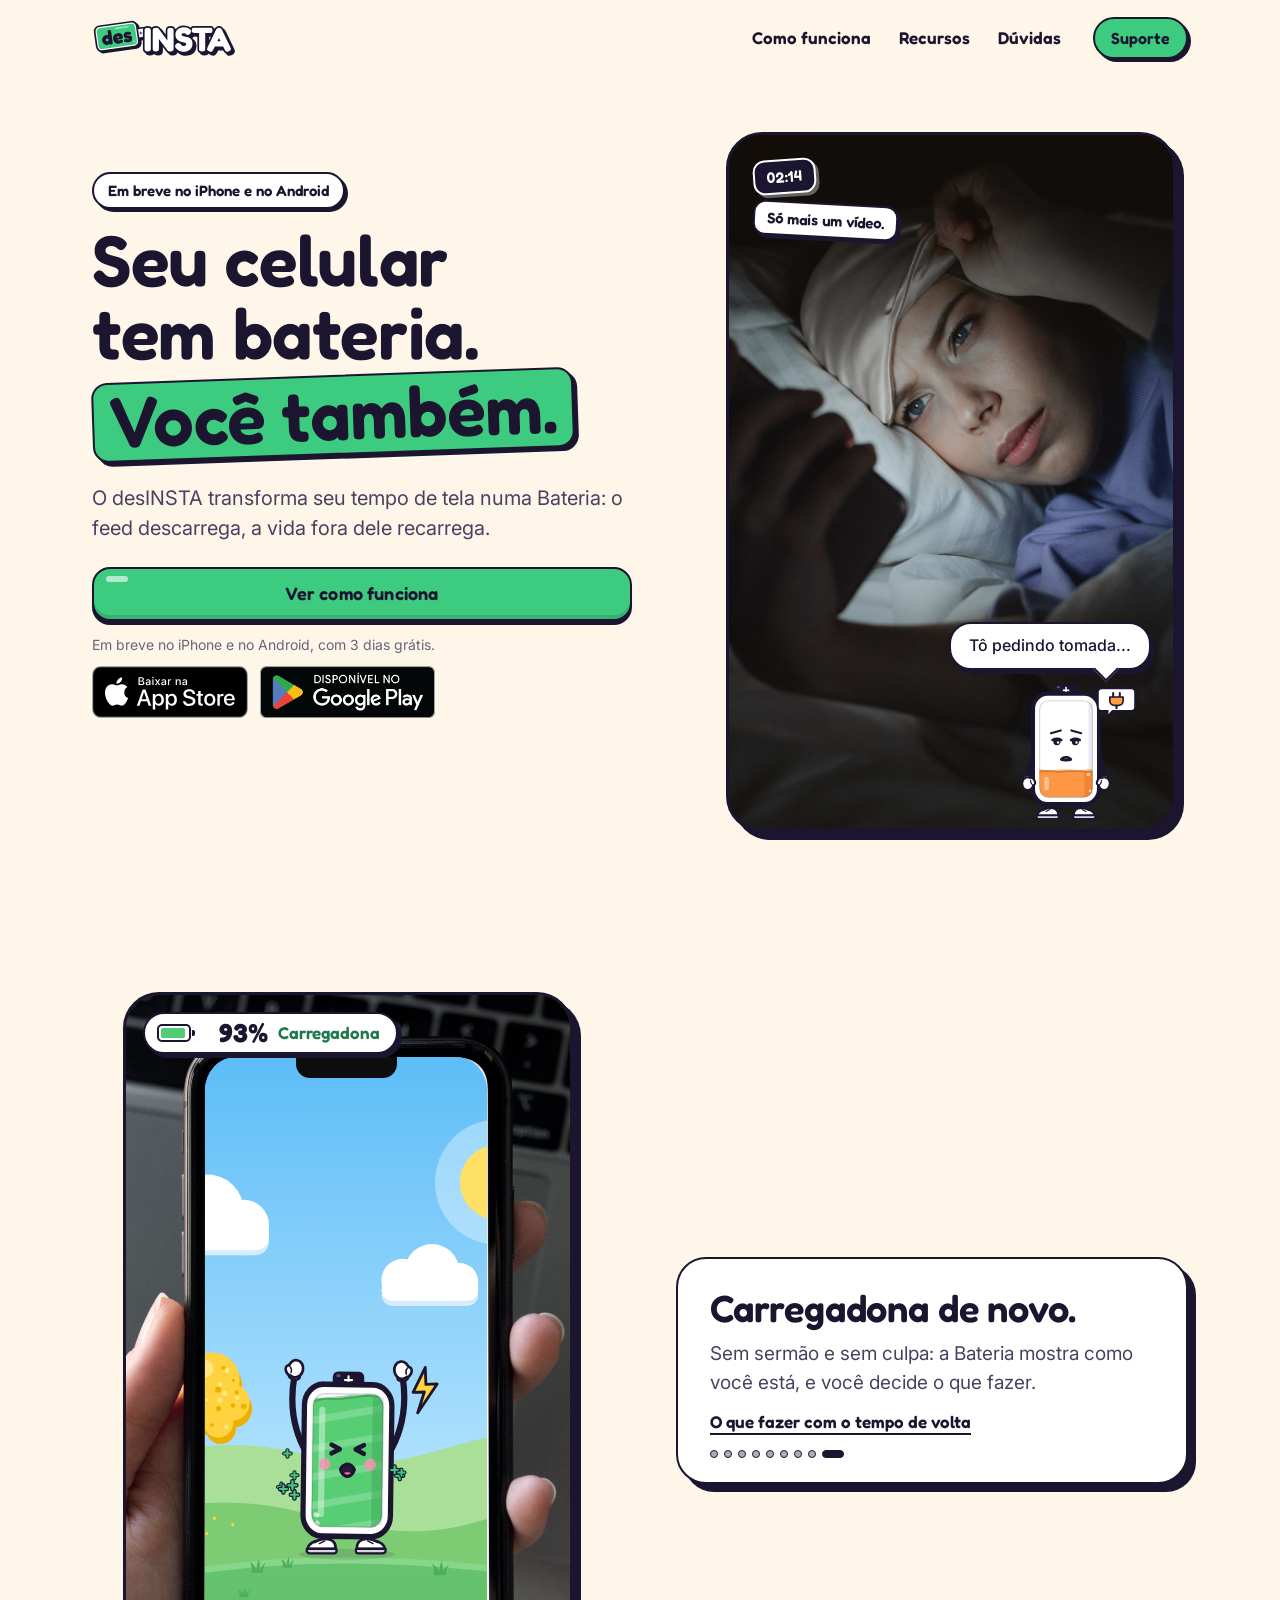
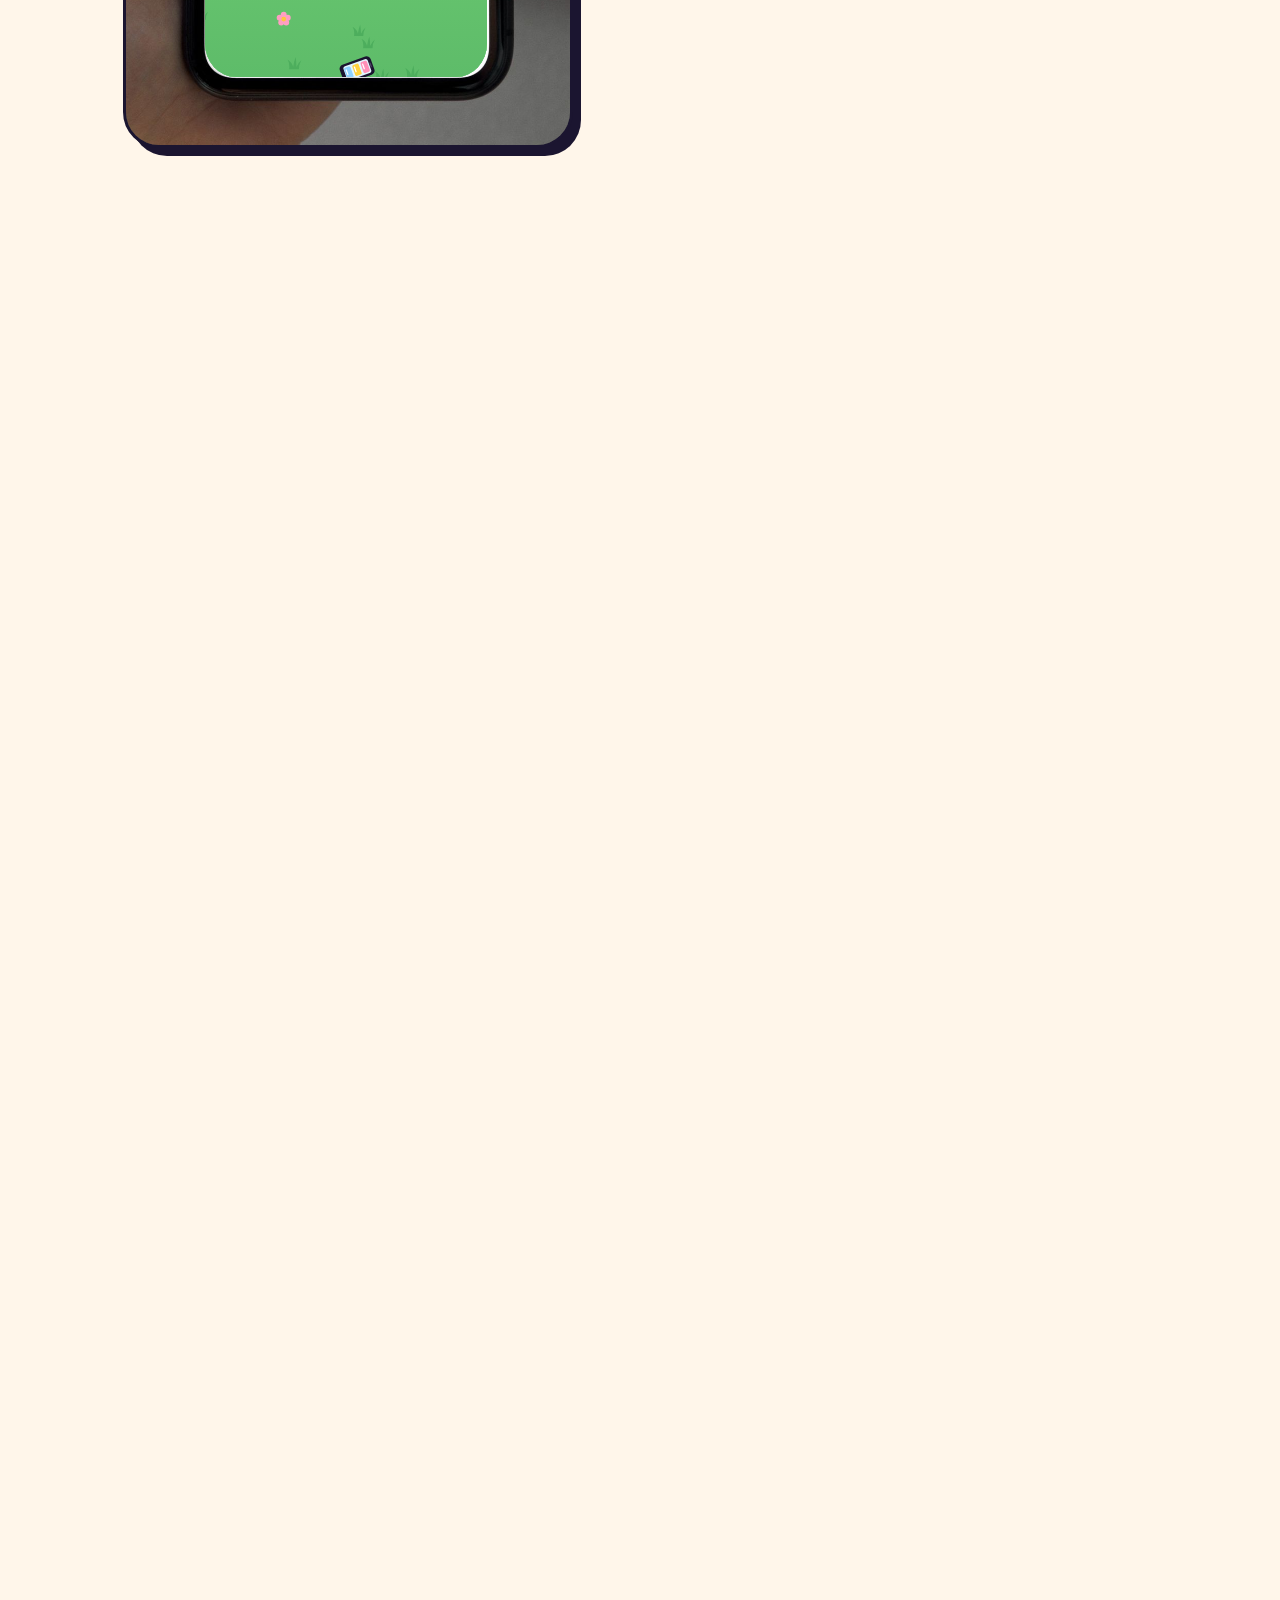
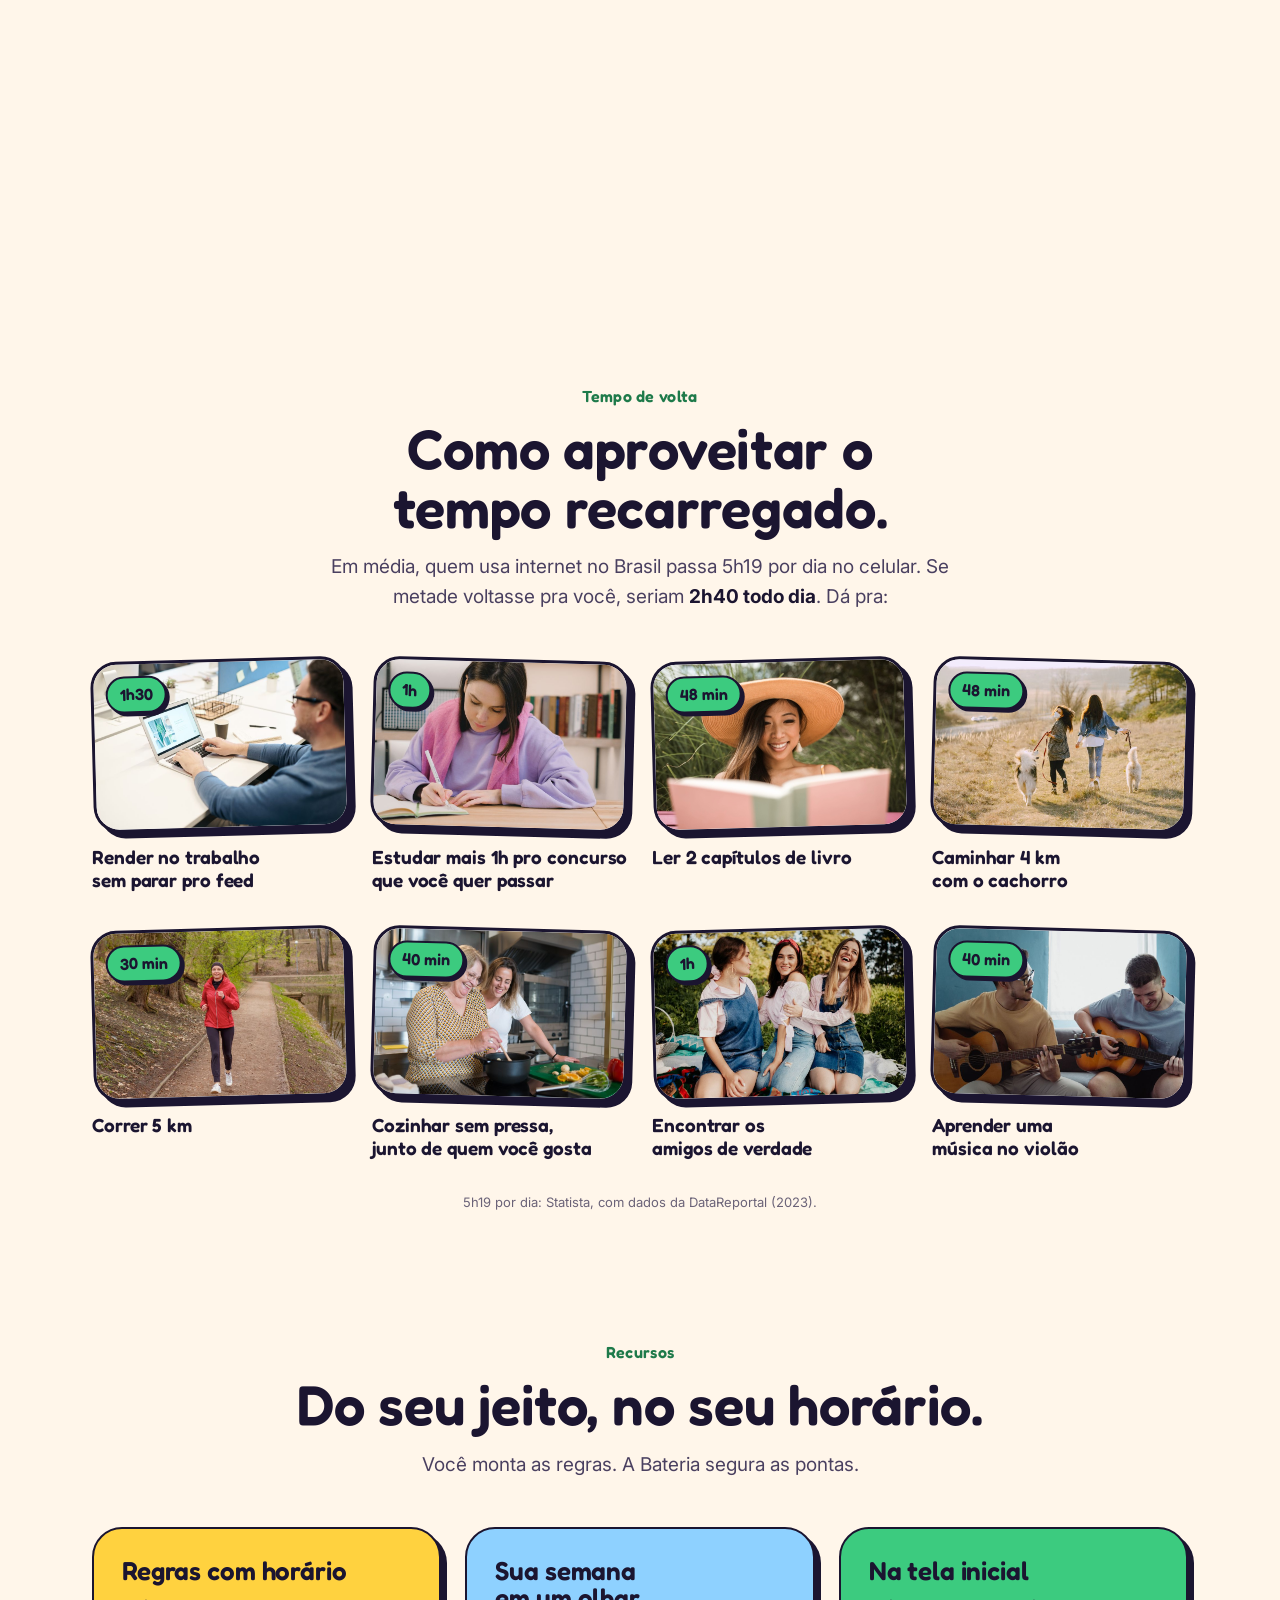
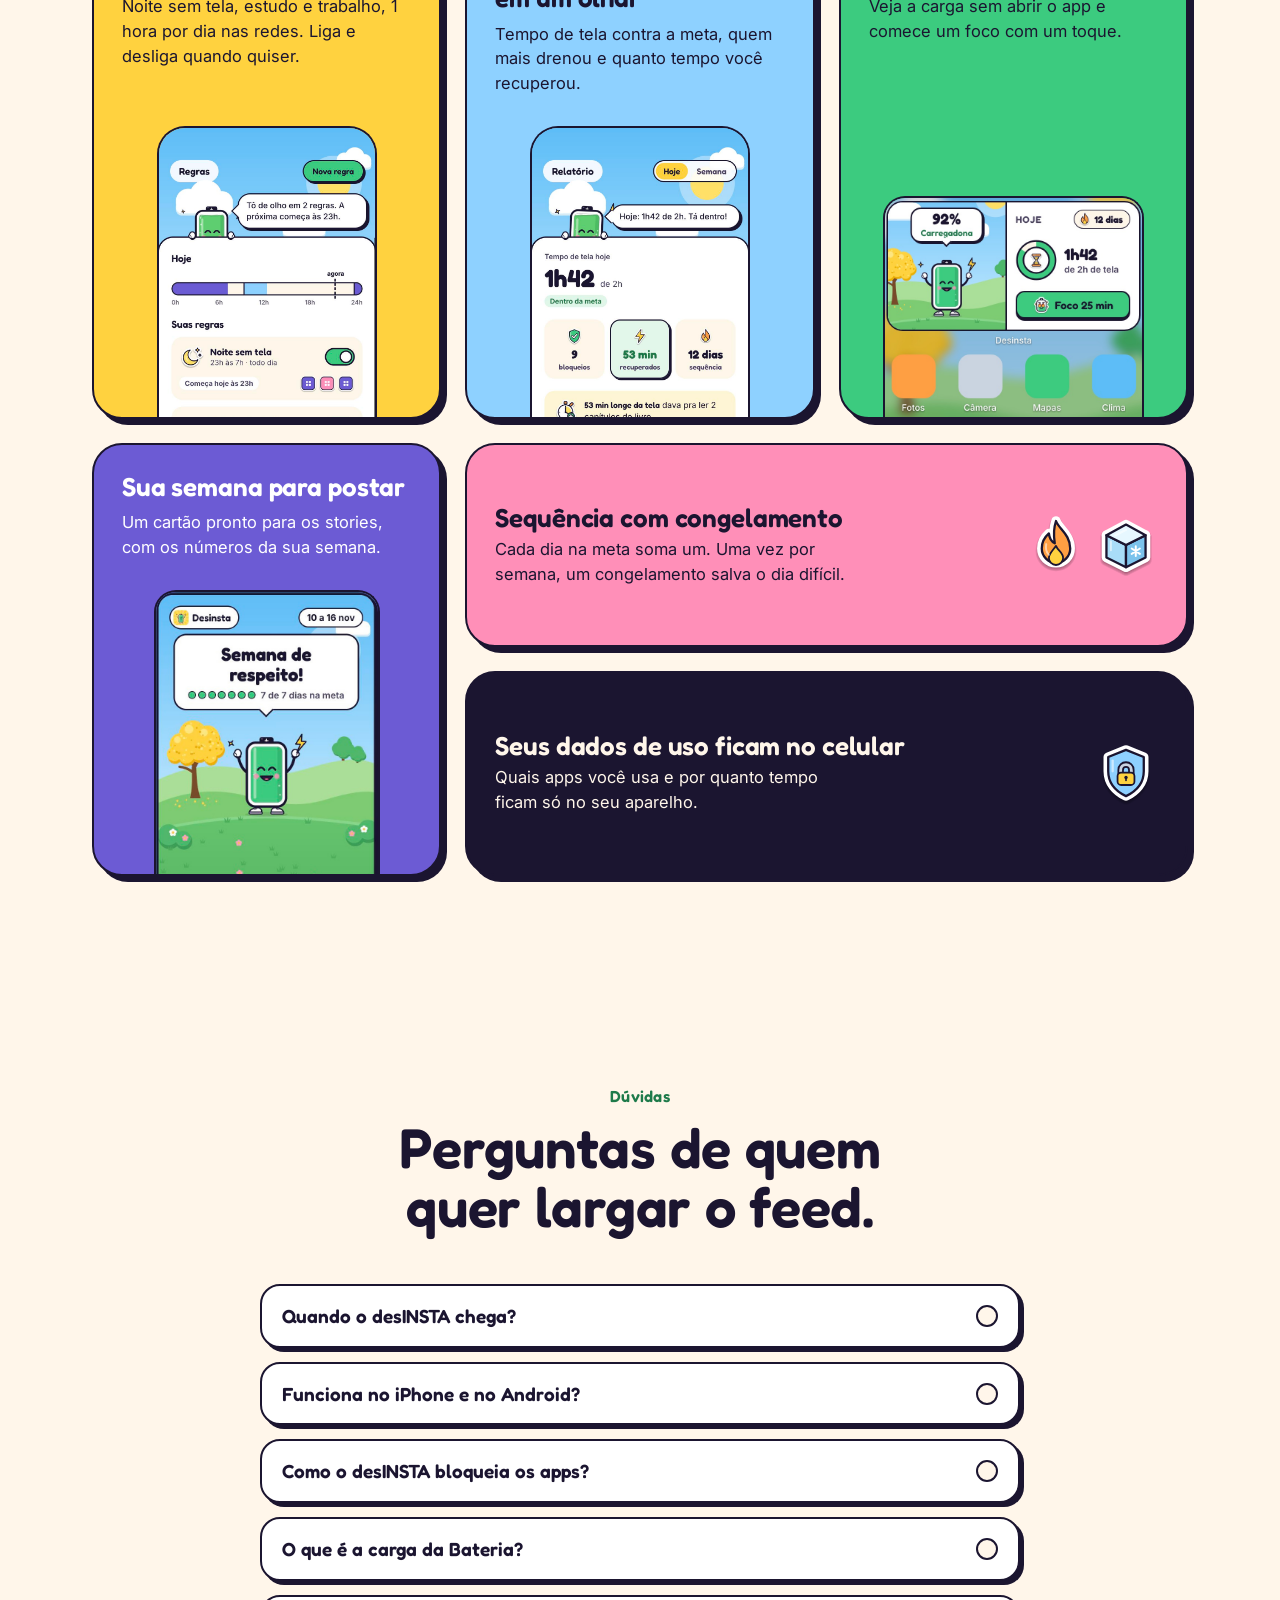
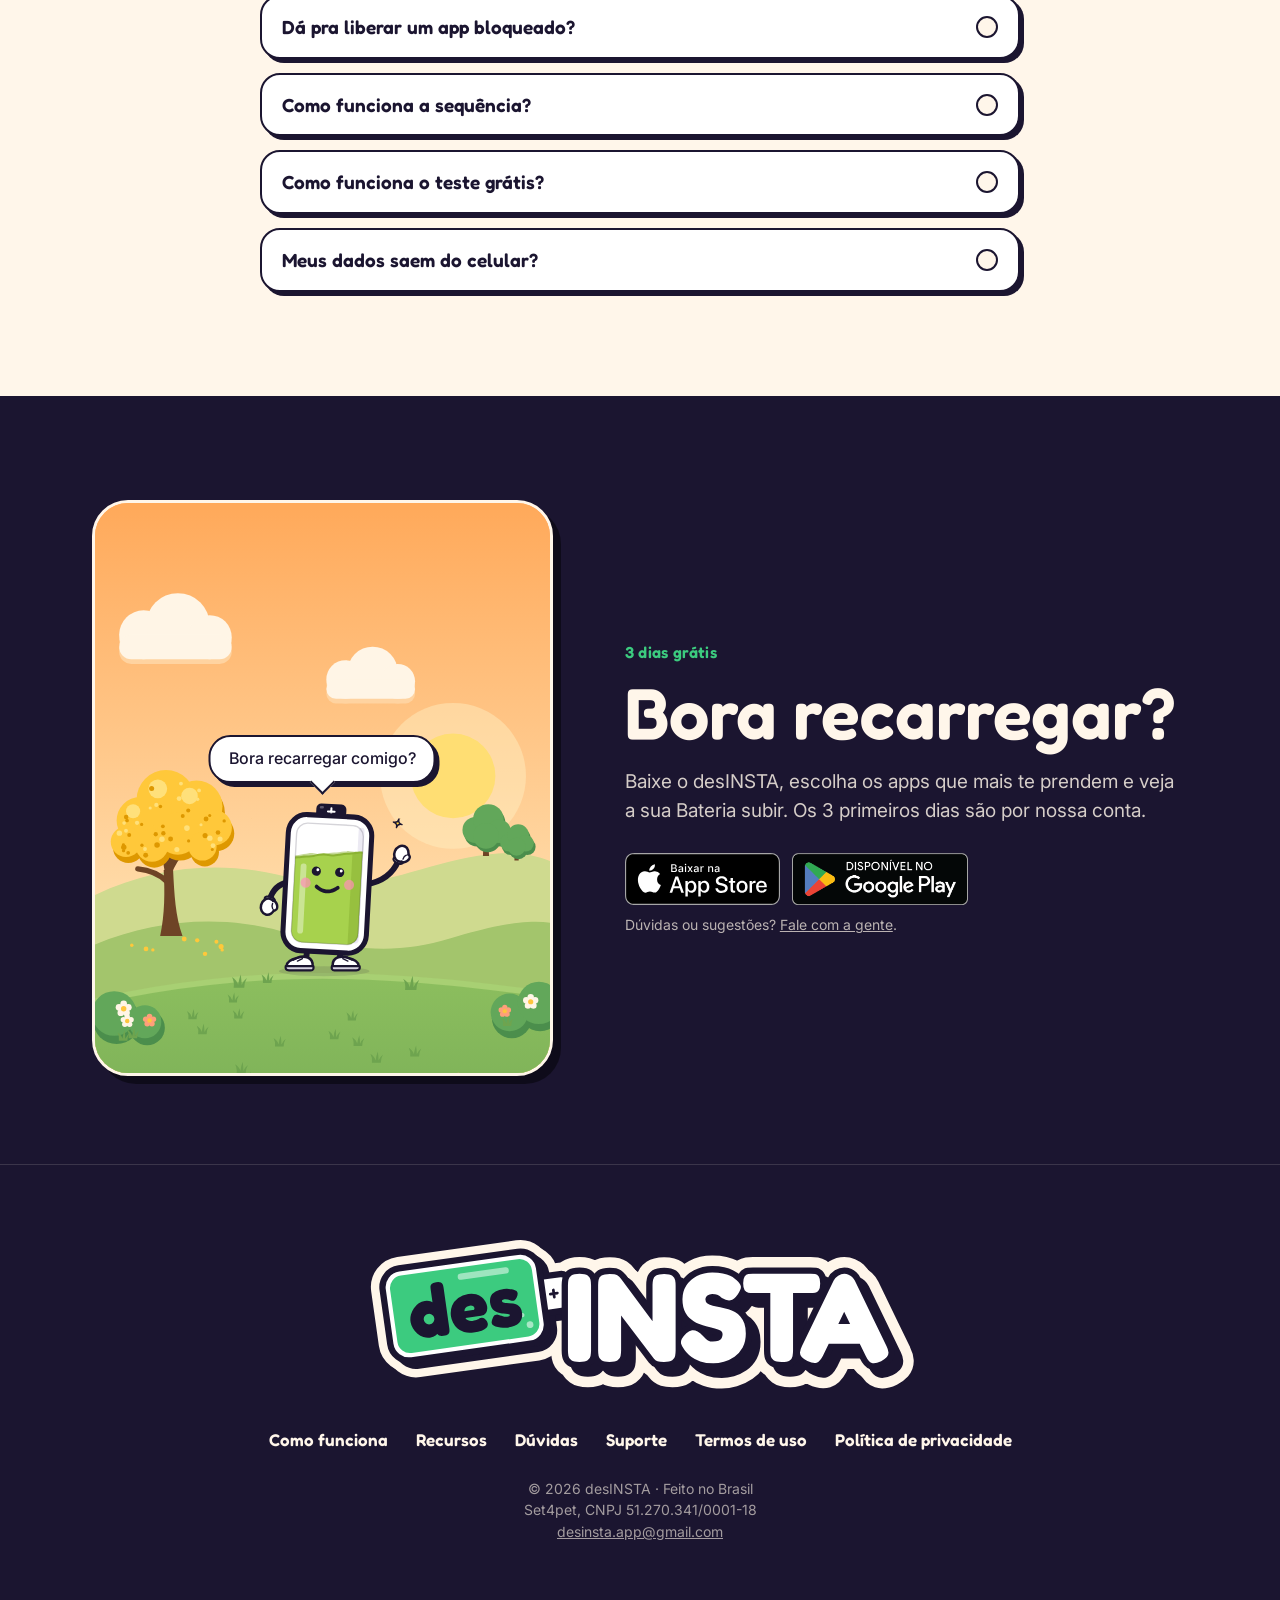
==== commit a7014d3d: "Site do desINSTA (21/11/2026): trabalho e estudo no tempo de volta Co-Authored-By: Claude Opus 5.5 <" ====
--- a/index.html
+++ b/index.html
@@ -24,7 +24,7 @@
 <link rel="preconnect" href="https://fonts.googleapis.com">
 <link rel="preconnect" href="https://fonts.gstatic.com" crossorigin>
 <link rel="stylesheet" href="https://fonts.googleapis.com/css2?family=Fredoka:wght@500;600;700&family=Inter:wght@400;500;600;700&display=swap">
-<link rel="stylesheet" href="estilo.css?v=20261121d">
+<link rel="stylesheet" href="estilo.css?v=20261121f">
 </head>
 <body>
 <a class="pular" href="#conteudo">Pular para o conteúdo</a>
@@ -37,7 +37,7 @@
       <a href="#recursos">Recursos</a>
       <a href="#duvidas">Dúvidas</a>
     </nav>
-    <a class="botao-pilula" href="suporte.html">Suporte</a>
+    <a class="botao-pilula" href="suporte.html" data-goatcounter-click="suporte-topo">Suporte</a>
   </div>
 </header>
 
@@ -62,12 +62,12 @@
     <div class="heroi-folha">
       <p class="heroi-sub">O desINSTA transforma seu tempo de tela numa Bateria: o feed descarrega, a vida fora dele recarrega.</p>
       <div class="lista-campos">
-        <a class="botao-principal" href="#como-funciona">Ver como funciona</a>
+        <a class="botao-principal" href="#como-funciona" data-goatcounter-click="ver-como-funciona">Ver como funciona</a>
       </div>
       <p class="lista-nota selos-nota">Em breve no iPhone e no Android, com 3 dias grátis.</p>
       <div class="selos-lojas" aria-label="Em breve na App Store e no Google Play">
-        <span class="selo-loja"><img src="assets/lojas/app-store-pt-br.svg" alt="Baixar na App Store" width="120" height="40"></span>
-        <span class="selo-loja"><img src="assets/lojas/google-play-pt-br.png" alt="Disponível no Google Play" width="135" height="40"></span>
+        <span class="selo-loja" data-goatcounter-click="selo-app-store-comeco"><img src="assets/lojas/app-store-pt-br.svg" alt="Baixar na App Store" width="120" height="40"></span>
+        <span class="selo-loja" data-goatcounter-click="selo-google-play-comeco"><img src="assets/lojas/google-play-pt-br.png" alt="Disponível no Google Play" width="135" height="40"></span>
       </div>
     </div>
   </section>
@@ -157,6 +157,14 @@
     </div>
     <ul class="ideias">
       <li class="ideia">
+        <div class="ideia-foto"><img src="assets/fotos/trabalhar.jpg" alt="Um homem de óculos concentrado, digitando no notebook num escritório" width="900" height="600" loading="lazy"><span class="ideia-tempo">1h30</span></div>
+        <h3>Render no trabalho sem parar pro feed</h3>
+      </li>
+      <li class="ideia">
+        <div class="ideia-foto"><img src="assets/fotos/estudar.jpg" alt="Uma mulher concentrada, fazendo anotações no caderno, com livros na estante atrás" width="900" height="600" loading="lazy"><span class="ideia-tempo">1h</span></div>
+        <h3>Estudar mais 1h pro concurso que você quer passar</h3>
+      </li>
+      <li class="ideia">
         <div class="ideia-foto"><img src="assets/fotos/ler.jpg" alt="Uma mulher de chapéu sorrindo com um livro, ao sol" width="900" height="600" loading="lazy"><span class="ideia-tempo">48 min</span></div>
         <h3>Ler 2 capítulos de livro</h3>
       </li>
@@ -291,10 +299,10 @@
         <h2 id="final-titulo">Bora recarregar?</h2>
         <p class="cabeca-sub">Baixe o desINSTA, escolha os apps que mais te prendem e veja a sua Bateria subir. Os 3 primeiros dias são por nossa conta.</p>
         <div class="selos-lojas" aria-label="Em breve na App Store e no Google Play">
-          <span class="selo-loja"><img src="assets/lojas/app-store-pt-br.svg" alt="Baixar na App Store" width="120" height="40"></span>
-          <span class="selo-loja"><img src="assets/lojas/google-play-pt-br.png" alt="Disponível no Google Play" width="135" height="40"></span>
-        </div>
-        <p class="lista-nota">Dúvidas ou sugestões? <a href="suporte.html">Fale com a gente</a>.</p>
+          <span class="selo-loja" data-goatcounter-click="selo-app-store-fim"><img src="assets/lojas/app-store-pt-br.svg" alt="Baixar na App Store" width="120" height="40"></span>
+          <span class="selo-loja" data-goatcounter-click="selo-google-play-fim"><img src="assets/lojas/google-play-pt-br.png" alt="Disponível no Google Play" width="135" height="40"></span>
+        </div>
+        <p class="lista-nota">Dúvidas ou sugestões? <a href="suporte.html" data-goatcounter-click="fale-com-a-gente">Fale com a gente</a>.</p>
       </div>
     </div>
   </section>
@@ -316,8 +324,8 @@
 </footer>
 
 
-<script src="assets/bateria-core.js?v=20261121d"></script>
-<script src="js/bateria-site.js?v=20261121d"></script>
-<script src="js/site.js?v=20261121d"></script>
+<script src="assets/bateria-core.js?v=20261121f"></script>
+<script src="js/bateria-site.js?v=20261121f"></script>
+<script src="js/site.js?v=20261121f"></script>
 </body>
 </html>
--- a/estilo.css
+++ b/estilo.css
@@ -298,21 +298,21 @@
 /* ------------------------------------------------------------- o tempo de volta: fotos do que dá para fazer */
 .tempo { padding-top: 104px; padding-bottom: 56px; }
 .tempo .cabeca-sub strong { color: var(--tinta); }
-.ideias { list-style: none; margin: 0; padding: 0; display: grid; grid-template-columns: repeat(3, minmax(0, 1fr)); gap: 36px 28px; }
+.ideias { list-style: none; margin: 0; padding: 0; display: grid; grid-template-columns: repeat(4, minmax(0, 1fr)); gap: 36px 24px; }
 .ideia { margin: 0; }
 .ideia-foto {
   position: relative; aspect-ratio: 3 / 2; border: 3px solid var(--tinta); border-radius: 26px; box-shadow: 6px 6px 0 var(--tinta);
   overflow: hidden; background: var(--branco);
 }
-.ideia:nth-child(3n+1) .ideia-foto { transform: rotate(-1.5deg); }
-.ideia:nth-child(3n) .ideia-foto { transform: rotate(1.5deg); }
+.ideia:nth-child(odd) .ideia-foto { transform: rotate(-1.5deg); }
+.ideia:nth-child(even) .ideia-foto { transform: rotate(1.5deg); }
 .ideia-foto img { display: block; width: 100%; height: 100%; object-fit: cover; }
 .ideia-tempo {
   position: absolute; left: 12px; top: 12px; padding: 4px 12px;
   background: var(--verde); color: var(--tinta); border: 2px solid var(--tinta); border-radius: 999px; box-shadow: 3px 3px 0 var(--tinta);
   font-family: var(--f-titulo); font-weight: 600; font-size: 16px;
 }
-.ideia h3 { margin-top: 16px; font-size: 22px; line-height: 1.2; text-wrap: balance; }
+.ideia h3 { margin-top: 16px; font-size: 19px; line-height: 1.2; text-wrap: balance; }
 .tempo-fonte { margin-top: 32px; font-size: 13px; color: var(--texto-apagado); text-align: center; }
 @media (max-width: 1023px) { .ideias { grid-template-columns: repeat(2, minmax(0, 1fr)); gap: 28px 18px; } }
 @media (max-width: 639px) {
